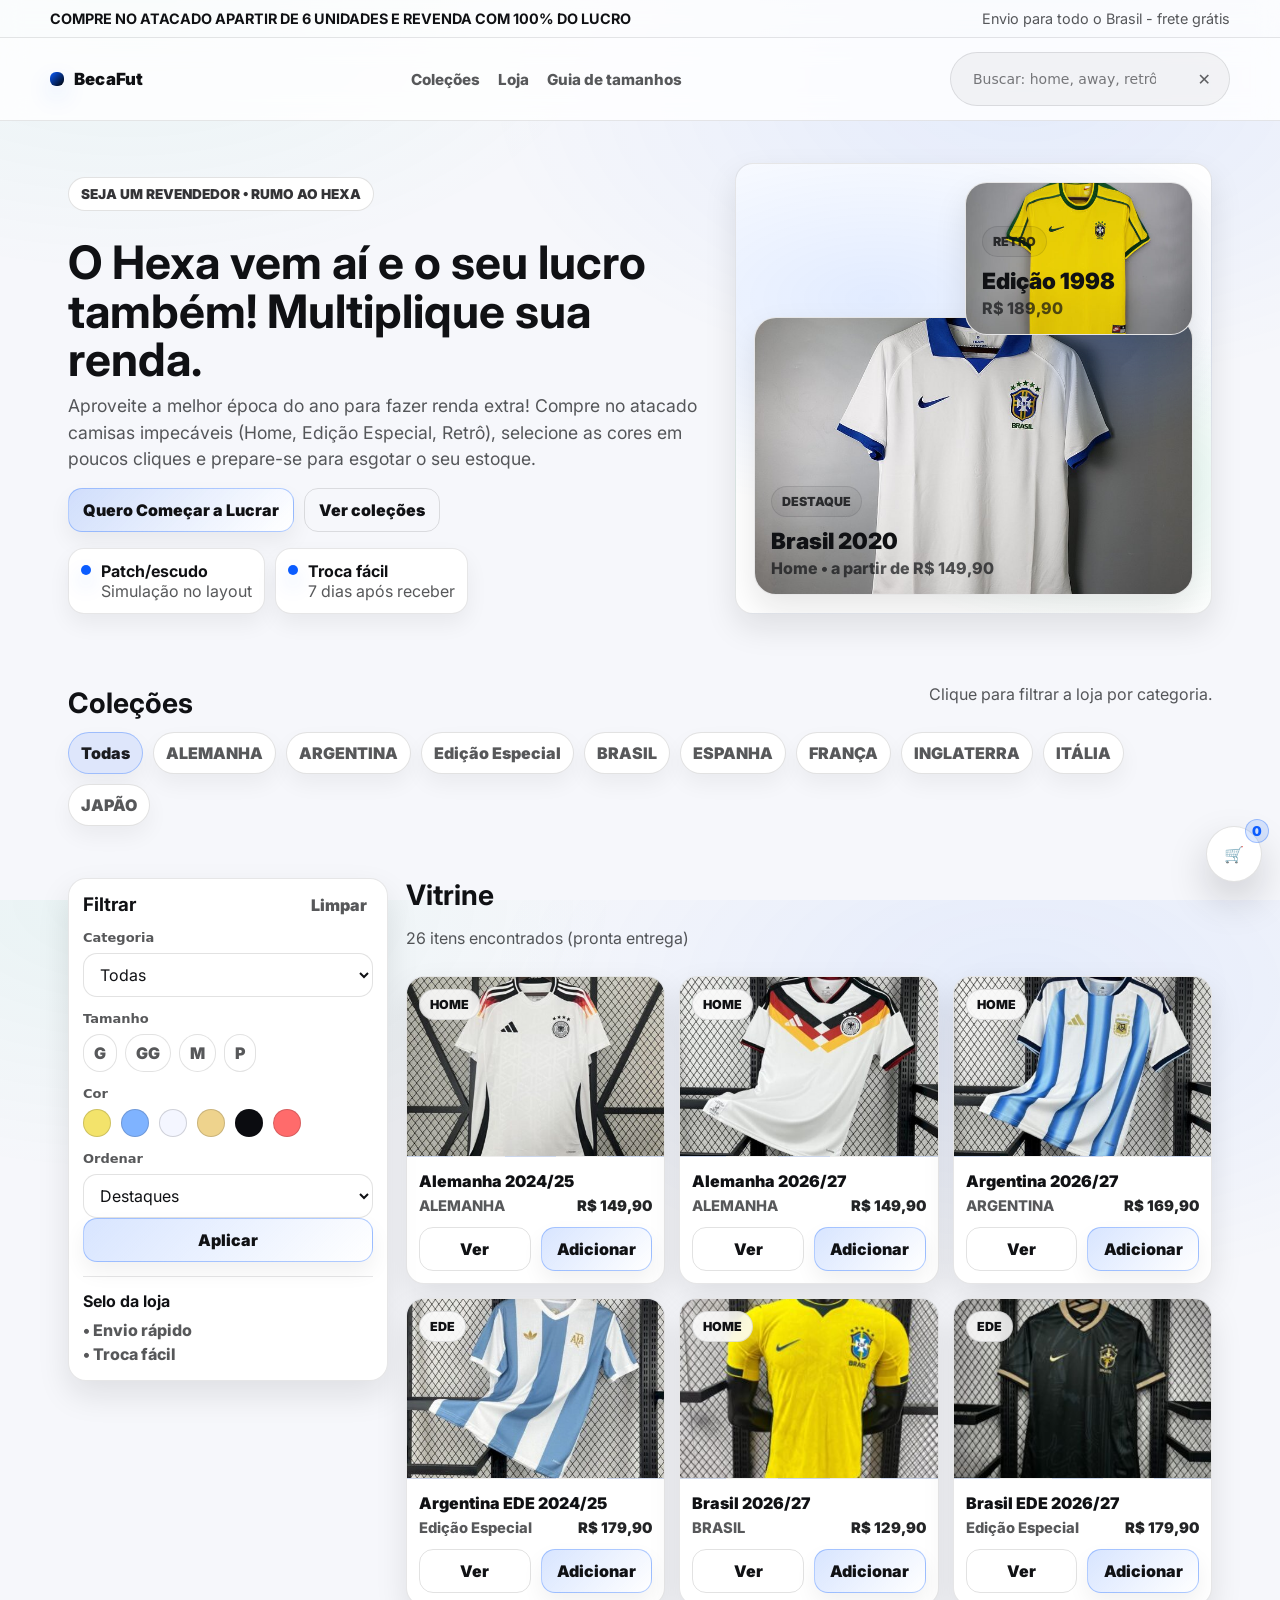
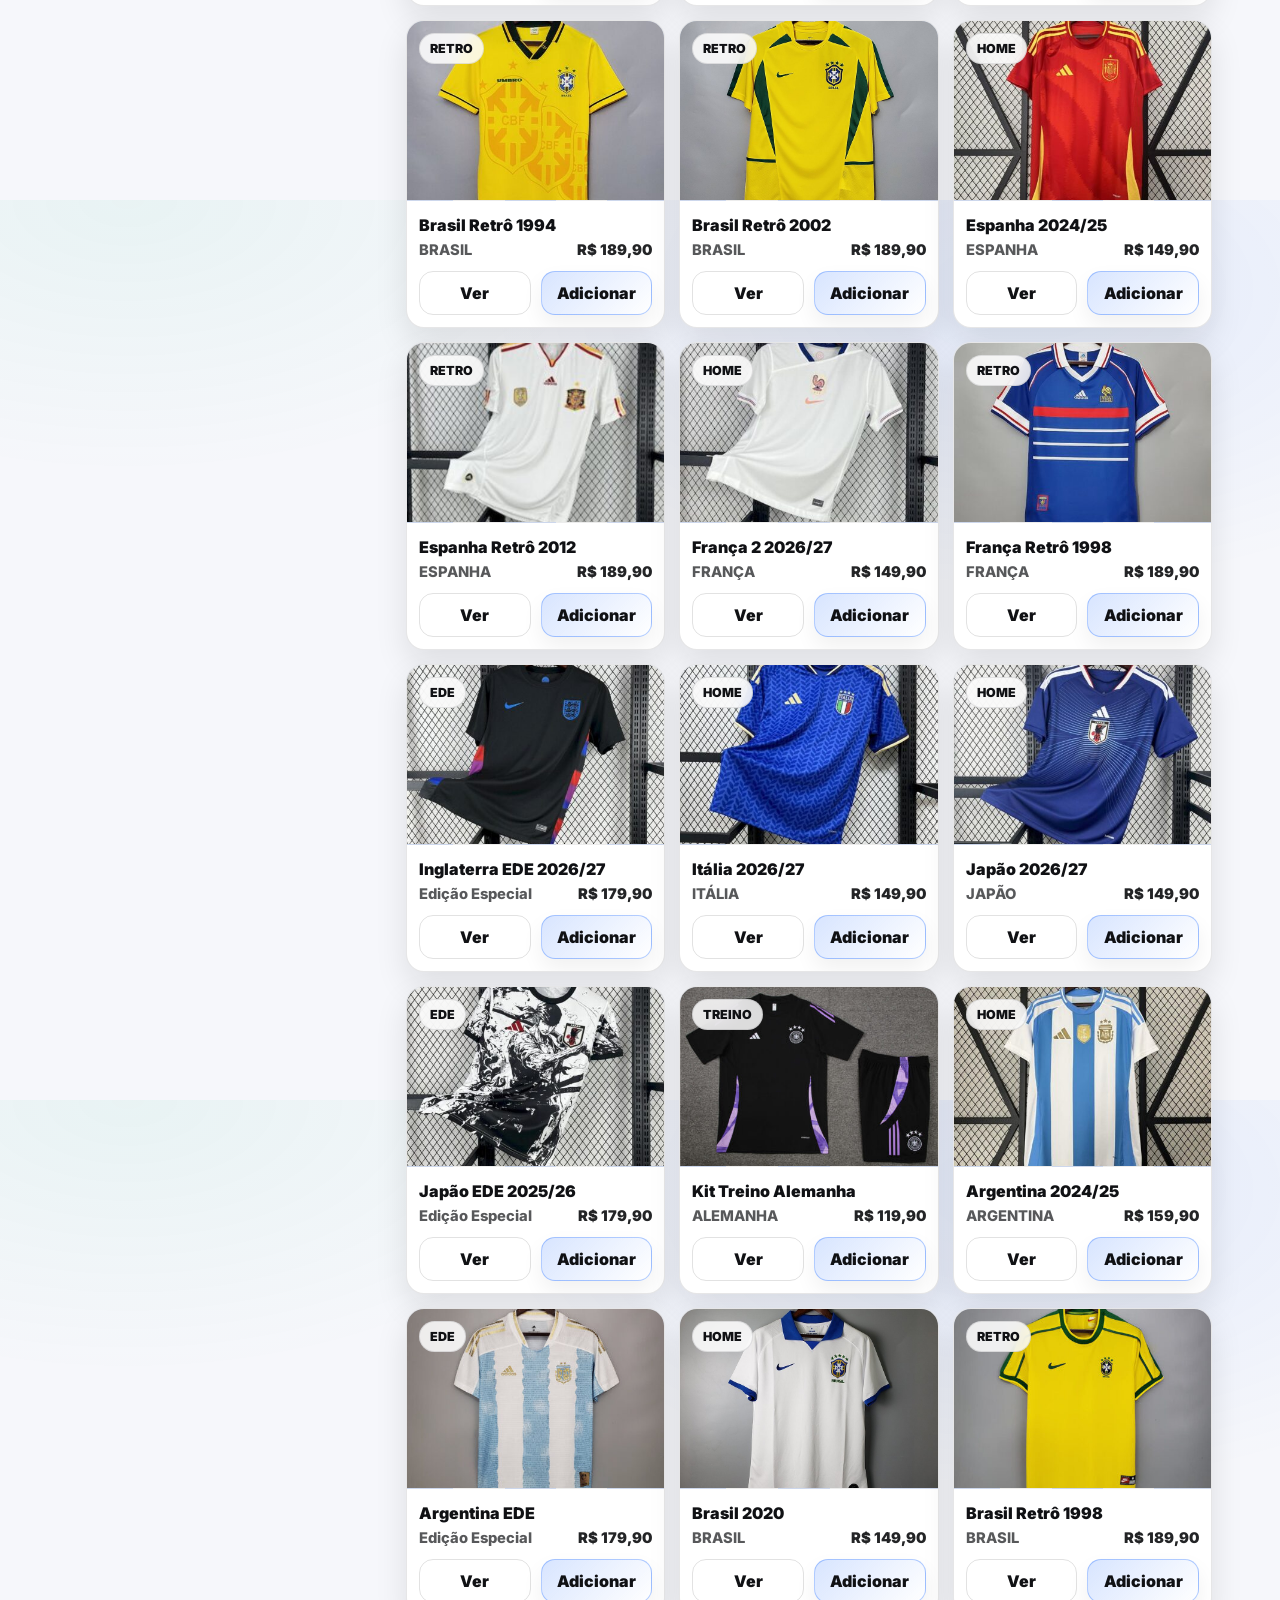
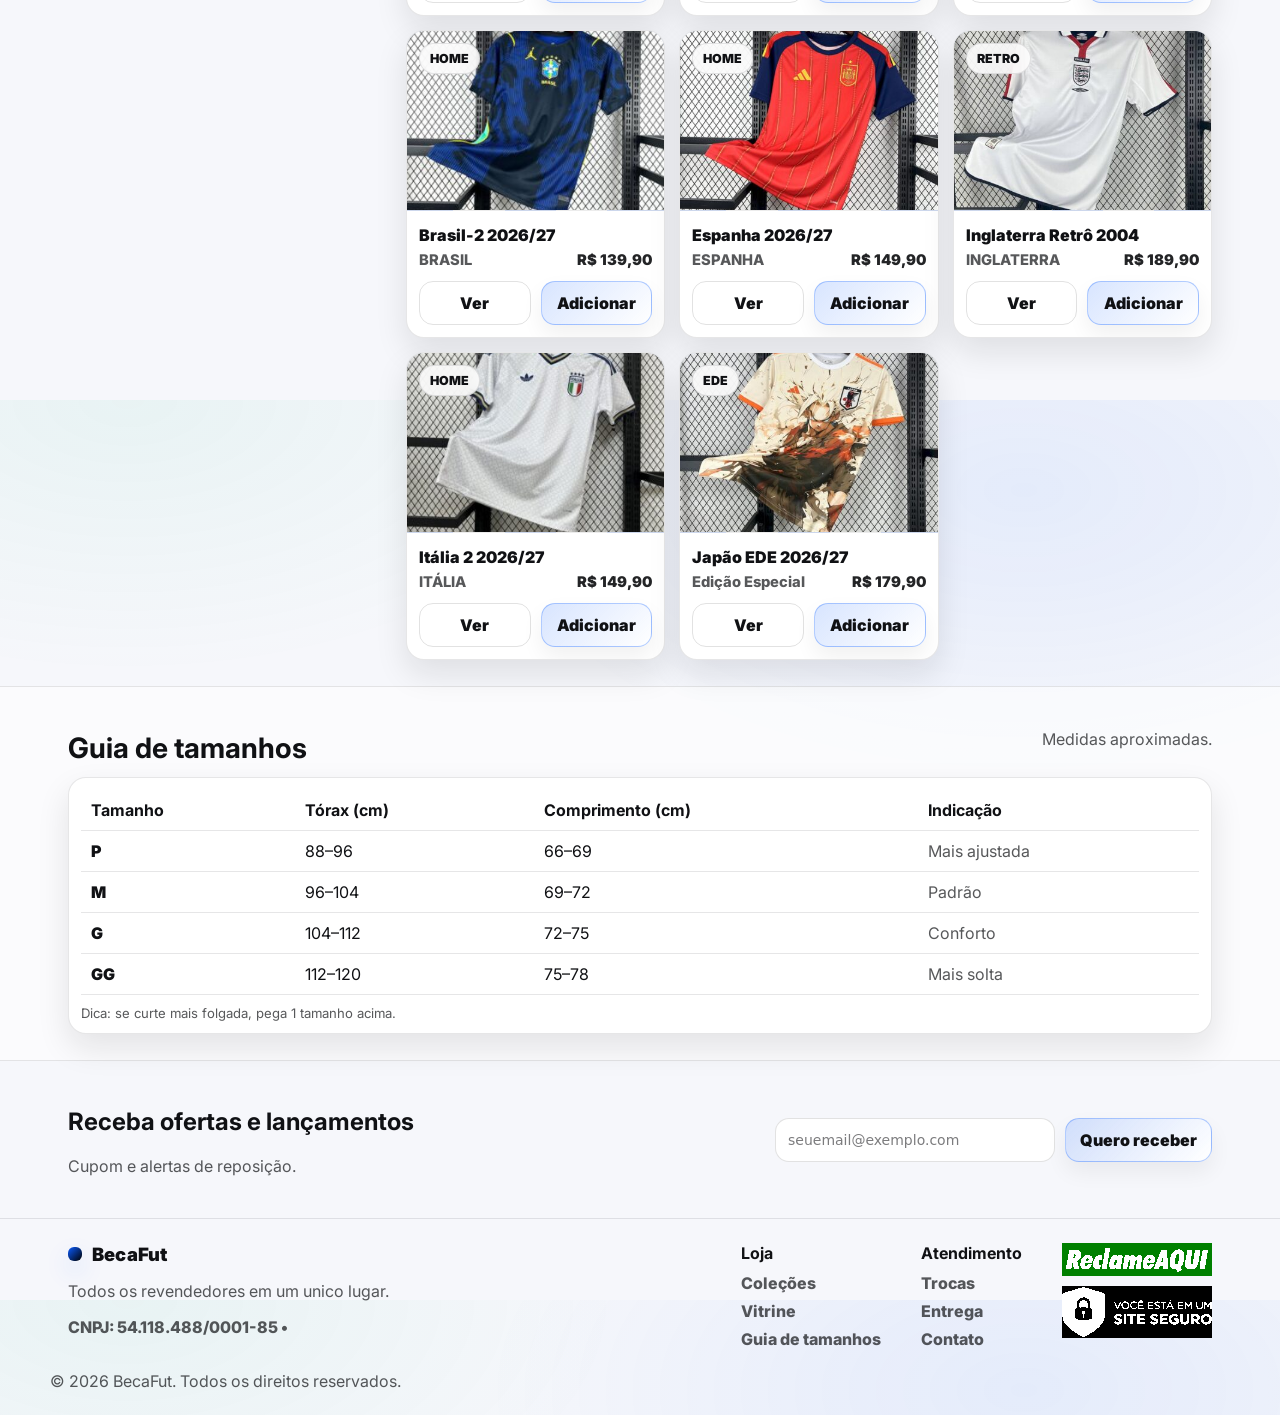
==== site-01/index.html @ 1145069d "Pix Fora do ar" ====
<!doctype html>
<html lang="pt-br">
<head>
  <meta charset="utf-8" />
  <meta name="viewport" content="width=device-width, initial-scale=1" />
  <title>BecaFut — Loja de Camisas de Time</title>
  <meta name="description" content="Loja de camisas de time: Home, Away, Third, Retrô e Treino." />
  <link rel="preconnect" href="https://fonts.googleapis.com">
  <link rel="preconnect" href="https://fonts.gstatic.com" crossorigin>
  <link href="https://fonts.googleapis.com/css2?family=Inter:wght@400;500;600;700;800;900&display=swap" rel="stylesheet">
  <link rel="stylesheet" href="styles.css" />
</head>

<body>
    <button class="cart-fab" id="btnOpenCart" aria-label="Abrir carrinho (flutuante)">
    🛒 <span class="cart-fab__badge" id="cartCount">0</span>
    </button>
  <!-- Topbar -->
  <div class="topbar">
    <div class="container topbar__inner">
      <span><strong>COMPRE NO ATACADO APARTIR DE 6 UNIDADES E REVENDA COM 100% DO LUCRO</strong></span>
      <span class="muted">Envio para todo o Brasil - frete grátis</span>
    </div>
  </div>

  <!-- Header -->
  <header class="header" id="header">
    <div class="container header__inner">
      <button class="icon-btn header__menu" id="btnMenu" aria-label="Abrir menu">
        <span class="icon-lines"></span>
      </button>

      <a class="brand" href="#inicio" aria-label="Ir para o início">
        <span class="brand__mark"></span>
        <span class="brand__name">BecaFut</span>
      </a>

      <nav class="nav" id="nav">
        <a href="#colecoes">Coleções</a>
        <a href="#produtos">Loja</a>
        <a href="#tamanhos">Guia de tamanhos</a>
      </nav>

      <div class="header__actions">
        <div class="search" role="search" aria-label="Buscar camisas">
          <input id="searchInput" type="search" placeholder="Buscar: home, away, retrô..." autocomplete="off" />
          <button class="icon-btn" id="btnClearSearch" aria-label="Limpar busca" title="Limpar">✕</button>
        </div>

      </div>
    </div>

    <!-- Mobile nav drawer -->
    <div class="mobile-nav" id="mobileNav" aria-hidden="true">
      <div class="mobile-nav__panel">
        <div class="mobile-nav__top">
          <strong>Menu</strong>
          <button class="icon-btn" id="btnCloseMenu" aria-label="Fechar menu">✕</button>
        </div>
        <a href="#colecoes" class="mobile-link">Coleções</a>
        <a href="#produtos" class="mobile-link">Loja</a>
        <a href="#tamanhos" class="mobile-link">Guia de tamanhos</a>
        <a href="#newsletter" class="mobile-link">Ofertas</a>
      </div>
      <div class="backdrop" data-close="menu"></div>
    </div>
  </header>

  <main id="inicio">
    <!-- Hero “camisa de time” -->
    <section class="hero">
      <div class="container hero__inner">
        <div class="hero__copy">
          <p class="tag">SEJA UM REVENDEDOR • RUMO AO HEXA</p>
            <h1>O Hexa vem aí e o seu lucro também! Multiplique sua renda.</h1>
            <p class="lead">
            Aproveite a melhor época do ano para fazer renda extra! Compre no atacado camisas impecáveis (Home, Edição Especial, Retrô), selecione as cores em poucos cliques e prepare-se para esgotar o seu estoque.
            </p>

          <div class="hero__cta">
            <a class="btn btn--primary" href="#produtos">Quero Começar a Lucrar</a>
            <button class="btn btn--ghost" id="btnScrollCategories">Ver coleções</button>
          </div>

          <div class="hero__badges">
            <div class="badge">
              <span class="badge__dot"></span>
              <div>
                <strong>Patch/escudo</strong>
                <div class="muted">Simulação no layout</div>
              </div>
            </div>
            <div class="badge">
              <span class="badge__dot"></span>
              <div>
                <strong>Troca fácil</strong>
                <div class="muted">7 dias após receber</div>
              </div>
            </div>
          </div>
        </div>

        <!-- Visual -->
        <div class="hero__visual" aria-hidden="true">
        <div class="hero-card hero-card--big">
            <img class="hero-card__img" src="assets/brasil-2020.jpg" alt="">
            <div class="hero-card__shine"></div>
            <div class="hero-card__content">
            <div class="hero-card__label">DESTAQUE</div>
            <div class="hero-card__title">Brasil 2020</div>
            <div class="hero-card__sub">Home • a partir de R$ 149,90</div>
            </div>
        </div>

        <div class="hero-card hero-card--small">
            <img class="hero-card__img" src="assets/brasil-retro-98.jpg" alt="">
            <div class="hero-card__content">
            <div class="hero-card__label">RETRO</div>
            <div class="hero-card__title">Edição 1998</div>
            <div class="hero-card__sub">R$ 189,90</div>
            </div>
        </div>
        </div>
      </div>
    </section>

    <!-- Coleções -->
    <section class="section" id="colecoes">
      <div class="container">
        <div class="section__head">
          <h2>Coleções</h2>
          <p class="muted">Clique para filtrar a loja por categoria.</p>
        </div>

        <!-- chips (JS preenche e controla o filtro de categoria) -->
        <div class="chips" id="categoryChips"></div>
      </div>
    </section>

    <!-- Loja + filtros + grid de produtos -->
    <section class="section" id="produtos">
      <div class="container">
        <div class="grid-layout">
          <!-- Filtros (desktop) -->
          <aside class="filters" id="filters">
            <div class="filters__head">
              <h3>Filtrar</h3>
              <button class="link" id="btnReset">Limpar</button>
            </div>

            <div class="filter-group">
              <label class="label">Categoria</label>
              <select id="filterCategory" class="select"></select>
            </div>

            <div class="filter-group">
              <label class="label">Tamanho</label>
              <div class="options" id="sizeOptions"></div>
            </div>

            <div class="filter-group">
              <label class="label">Cor</label>
              <div class="swatches" id="colorOptions"></div>
            </div>

            <div class="filter-group">
              <label class="label">Ordenar</label>
              <select id="sortBy" class="select">
                <option value="featured">Destaques</option>
                <option value="price-asc">Menor preço</option>
                <option value="price-desc">Maior preço</option>
                <option value="name-asc">A–Z</option>
              </select>
            </div>

            <button class="btn btn--primary w100" id="btnApplyMobile">Aplicar</button>

            <div style="margin-top:14px; border-top:1px solid var(--line); padding-top:14px;">
              <strong style="display:block; margin-bottom:8px;">Selo da loja</strong>
              <div class="muted" style="font-weight:800; line-height:1.45;">
                • Envio rápido<br/>
                • Troca fácil<br/>
              </div>
            </div>
          </aside>

          <!-- Vitrine -->
          <section class="products">
            <div class="products__head">
              <div>
                <h2>Vitrine</h2>
                <p class="muted"><span id="resultsCount">0</span> itens encontrados (pronta entrega)</p>
              </div>
              <div class="products__actions">
                <button class="btn btn--ghost hide-desktop" id="btnOpenFilters">Filtros</button>
              </div>
            </div>

            <!-- grid de produtos (JS preenche) -->
            <div class="cards" id="productGrid" aria-live="polite"></div>
          </section>
        </div>
      </div>
    </section>

    <!-- Guia de tamanhos -->
    <section class="section section--soft" id="tamanhos">
      <div class="container">
        <div class="section__head">
          <h2>Guia de tamanhos</h2>
          <p class="muted">Medidas aproximadas.</p>
        </div>

        <div class="card" style="padding:12px;">
          <div style="overflow:auto;">
            <table style="width:100%; border-collapse:collapse; min-width:640px;">
              <thead>
                <tr>
                  <th style="text-align:left; padding:10px; border-bottom:1px solid var(--line);">Tamanho</th>
                  <th style="text-align:left; padding:10px; border-bottom:1px solid var(--line);">Tórax (cm)</th>
                  <th style="text-align:left; padding:10px; border-bottom:1px solid var(--line);">Comprimento (cm)</th>
                  <th style="text-align:left; padding:10px; border-bottom:1px solid var(--line);">Indicação</th>
                </tr>
              </thead>
              <tbody>
                <tr>
                  <td style="padding:10px; border-bottom:1px solid var(--line); font-weight:900;">P</td>
                  <td style="padding:10px; border-bottom:1px solid var(--line);">88–96</td>
                  <td style="padding:10px; border-bottom:1px solid var(--line);">66–69</td>
                  <td style="padding:10px; border-bottom:1px solid var(--line);" class="muted">Mais ajustada</td>
                </tr>
                <tr>
                  <td style="padding:10px; border-bottom:1px solid var(--line); font-weight:900;">M</td>
                  <td style="padding:10px; border-bottom:1px solid var(--line);">96–104</td>
                  <td style="padding:10px; border-bottom:1px solid var(--line);">69–72</td>
                  <td style="padding:10px; border-bottom:1px solid var(--line);" class="muted">Padrão</td>
                </tr>
                <tr>
                  <td style="padding:10px; border-bottom:1px solid var(--line); font-weight:900;">G</td>
                  <td style="padding:10px; border-bottom:1px solid var(--line);">104–112</td>
                  <td style="padding:10px; border-bottom:1px solid var(--line);">72–75</td>
                  <td style="padding:10px; border-bottom:1px solid var(--line);" class="muted">Conforto</td>
                </tr>
                <tr>
                  <td style="padding:10px; border-bottom:1px solid var(--line); font-weight:900;">GG</td>
                  <td style="padding:10px; border-bottom:1px solid var(--line);">112–120</td>
                  <td style="padding:10px; border-bottom:1px solid var(--line);">75–78</td>
                  <td style="padding:10px; border-bottom:1px solid var(--line);" class="muted">Mais solta</td>
                </tr>
              </tbody>
            </table>
          </div>

          <p class="tiny muted" style="margin:10px 0 0;">
            Dica: se curte mais folgada, pega 1 tamanho acima.
          </p>
        </div>
      </div>
    </section>

    <!-- Newsletter -->
    <section class="section" id="newsletter">
      <div class="container newsletter">
        <div>
          <h2>Receba ofertas e lançamentos</h2>
          <p class="muted">Cupom e alertas de reposição.</p>
        </div>
        <form class="newsletter__form" id="newsletterForm">
          <input type="email" required placeholder="seuemail@exemplo.com" />
          <button class="btn btn--primary" type="submit">Quero receber</button>
        </form>
      </div>
    </section>
  </main>

  <!-- Footer -->
  <footer class="footer">
    <div class="container footer__inner">
      <div>
        <div class="brand brand--footer">
          <span class="brand__mark"></span>
          <span class="brand__name">BecaFut</span>
        </div>
        <p class="muted">Todos os revendedores em um unico lugar.</p>
        <p class="muted" style="margin-top:8px; font-weight:800;">
            CNPJ: 54.118.488/0001-85 • 
        </p>
      </div>

      <div class="footer__cols">
        <div>
          <strong>Loja</strong>
          <a href="#colecoes">Coleções</a>
          <a href="#produtos">Vitrine</a>
          <a href="#tamanhos">Guia de tamanhos</a>
        </div>
        <div>
          <strong>Atendimento</strong>
          <a href="#">Trocas</a>
          <a href="#">Entrega</a>
          <a href="#">Contato</a>
        </div>
        <div>
          <img src="img/logo-branca-reclame-aqui-e1752794774651-2-150x33.png" alt="" style="background: green;margin-bottom: 10px;">
          <img src="img/selo-rapidss-1-150x52.png" alt="" style="background: black;">
        </div>
      </div>
    </div>
    <div class="container footer__bottom muted">
      © <span id="year"></span> BecaFut. Todos os direitos reservados.
    </div>
    
  </footer>

  <!-- Product Quick View Modal -->
  <div class="modal" id="productModal" aria-hidden="true">
    <div class="modal__panel" role="dialog" aria-modal="true" aria-label="Detalhes do produto">
      <button class="icon-btn modal__close" id="btnCloseModal" aria-label="Fechar">✕</button>
      <div class="modal__content" id="modalContent"></div>
    </div>
    <div class="backdrop" data-close="modal"></div>
  </div>

  <!-- Cart Drawer -->
  <div class="drawer" id="cartDrawer" aria-hidden="true">
    <div class="drawer__panel" role="dialog" aria-modal="true" aria-label="Carrinho">
      <div class="drawer__head">
        <strong>Carrinho</strong>
        <button class="icon-btn" id="btnCloseCart" aria-label="Fechar carrinho">✕</button>
      </div>

      <div class="drawer__body" id="cartItems"></div>

      <div class="drawer__footer">
        <div class="row">
          <span class="muted">Subtotal</span>
          <strong id="cartSubtotal">R$ 0,00</strong>
        </div>
        <div id="resaleBox" class="resale-box"></div>
        <button class="btn btn--primary w100" id="btnCheckout">Finalizar compra</button>
        <p class="tiny muted">Checkout</p>
      </div>
    </div>
    <div class="backdrop" data-close="cart"></div>
  </div>
  <!-- Mobile Filters Drawer -->
  <div class="drawer" id="filtersDrawer" aria-hidden="true">
    <div class="drawer__panel drawer__panel--wide" role="dialog" aria-modal="true" aria-label="Filtros">
      <div class="drawer__head">
        <strong>Filtros</strong>
        <button class="icon-btn" id="btnCloseFilters" aria-label="Fechar filtros">✕</button>
      </div>
      <div class="drawer__body" id="filtersCloneTarget"></div>
      <div class="drawer__footer">
        <button class="btn btn--primary w100" id="btnApplyFiltersDrawer">Ver resultados</button>
      </div>
    </div>
    <div class="backdrop" data-close="filters"></div>
  </div>

  <!-- Checkout Modal (clean) -->
  <div class="modal" id="checkoutModal" aria-hidden="true">
    <div class="checkout__panel" role="dialog" aria-modal="true" aria-label="Finalizar compra">
      <div class="checkout__top">
        <button class="checkout__back" type="button" id="ckBackTop" aria-label="Voltar" style="display:none">
          ← Voltar
        </button>

        <div class="checkout__titlebox">
          <div class="checkout__kicker">Finalizar compra</div>
          <h3 class="checkout__title" id="ckTitle">Seus dados</h3>
          <p class="checkout__subtitle" id="ckSubtitle">Preencha para continuar</p>
        </div>

        <button class="checkout__close" type="button" id="btnCloseCheckout" aria-label="Fechar">✕</button>
      </div>

      <div class="checkout__body">
        <div class="checkout__progress">
          <span class="dot is-active" id="ckDot1"></span>
          <span class="dot" id="ckDot2"></span>
        </div>

        <div class="checkout__error" id="ckError" style="display:none"></div>

        <!-- STEP 1 -->
        <div data-step="1" id="ckStep1">
          <label class="checkout__label">
            Nome completo
            <input class="checkout__input" id="ckNome" placeholder="Ex: João Silva" autocomplete="name" />
          </label>

          <label class="checkout__label">
            Email
            <input class="checkout__input" id="ckEmail" placeholder="voce@exemplo.com" autocomplete="email" />
          </label>
          <label class="checkout__label">
            CEP
            <input class="checkout__input" id="ckCep" placeholder="00000-000" inputmode="numeric" />
          </label>

          <label class="checkout__label">
            Endereço
            <input class="checkout__input" id="ckEndereco" placeholder="Rua, número, bairro" autocomplete="street-address" />
          </label>

          <label class="checkout__label">
            Celular
            <input class="checkout__input" id="ckCelular" placeholder="(00) 00000-0000" inputmode="tel" />
          </label>
        </div>

        <!-- STEP 2 -->
        <div data-step="2" id="ckStep2" style="display:none">
          <!-- PAGAMENTO DEMO -->
          <div class="ck-pay">
            <div class="ck-pay__title">Escolha a forma de pagamento</div>

            <div class="ck-methods">
              <button class="ck-btnm" id="ckPix" type="button">Pix</button>
              <button class="ck-btnm active" id="ckCard" type="button">Cartão</button>
            </div>

            <!-- PIX -->
            <div class="ck-panel" id="ckPanelPix">
              <div class="ck-panel__label">Pix copia e cola</div>
              <div class="ck-code" id="ckPixCode">
                Pagamento via PIX indisponível no momento. Para concluir sua compra, entre em contato pelo Direct. Obrigado pela compreensão.
              </div>
              <div class="ck-actions-left">
                <button class="ck-mini" type="button" id="ckCopyPix">Copiar</button>
              </div>
            </div>

            <!-- CARTÃO -->
            <div class="ck-panel show" id="ckPanelCard">
              <div class="ck-pay__row2">
                <label class="checkout__label">
                  Nome no cartão
                  <input class="checkout__input" id="ckCardNome" placeholder="Ex.: Maria Silva" />
                </label>

                <label class="checkout__label">
                  CPF
                  <input class="checkout__input" id="ckCardCpf" placeholder="000.000.000-00" maxlength="14" inputmode="numeric" />
                </label>
              </div>

              <label class="checkout__label">
                Número do cartão
                <input class="checkout__input" id="ckCardNum" placeholder="0000 0000 0000 0000" maxlength="19" inputmode="numeric" />
              </label>

              <div class="ck-pay__row3">
                <label class="checkout__label">
                  Validade
                  <input class="checkout__input" id="ckCardVal" placeholder="MM/AA" maxlength="5" inputmode="numeric" />
                </label>

                <label class="checkout__label">
                  CVV
                  <input class="checkout__input" id="ckCardCvv" placeholder="000" maxlength="4" inputmode="numeric" />
                </label>

                <label class="checkout__label ck-full">
                  Parcelas
                  <select id="ckParcelas" class="checkout__select"></select>
                </label>
              </div>
            </div>

            <label class="ck-agree">
              <input type="checkbox" id="ckAgree" />
              <span>Concordo com os <a href="config/termos.html" target="_blank" rel="noopener">termos</a></span>
            </label>

            
          </div>
        </div>
      </div>

      <div class="checkout__footer">
        <button class="checkout__primary" type="button" id="ckNext">Continuar</button>
        <button class="checkout__primary" type="button" id="ckFinish" style="display:none">Finalizar</button>
      </div>
    </div>

    <div class="backdrop" data-close="checkout"></div>
  </div>
  <script src="app.js"></script>
</body>
</html>
---- site-01/styles.css ----
:root{
  --bg:#f6f7fb;
  --panel:#ffffff;
  --panel-2:#ffffff;
  --text:#101114;
  --muted:rgba(16,17,20,.70);
  --muted2:rgba(16,17,20,.55);
  --line:rgba(16,17,20,.10);

  /* cor “clube” (você troca fácil) */
  --accent:#0b5cff;     /* azul */
  --accent2:#10b981;    /* verde (detalhe opcional) */
  --danger:#ef4444;

  --radius:18px;
  --shadow: 0 14px 32px rgba(16,17,20,.10);
  --max:1180px;

  --h1: clamp(2rem, 3.6vw, 3.2rem);
  --h2: clamp(1.35rem, 2.2vw, 2rem);
  --lead: clamp(1rem, 1.4vw, 1.1rem);
}

*{box-sizing:border-box}
html,body{height:100%}
body{
  margin:0;
  font-family:Inter, system-ui, -apple-system, Segoe UI, Roboto, Arial, sans-serif;
  background:
    radial-gradient(900px 500px at 80% 10%, rgba(11,92,255,.08), transparent 60%),
    radial-gradient(900px 500px at 10% 0%, rgba(16,185,129,.06), transparent 55%),
    var(--bg);
  color:var(--text);
  overflow-x:hidden;
}

a{color:inherit; text-decoration:none}
button,input,select{font:inherit}
img{max-width:100%; display:block}

.container{max-width:var(--max); margin:0 auto; padding:0 18px}
.muted{color:var(--muted)}
.tiny{font-size:.82rem}
.w100{width:100%}
.hide-desktop{display:none}

/* Topbar */
.topbar{
  border-bottom:1px solid var(--line);
  background:rgba(255,255,255,.75);
  backdrop-filter: blur(10px);
}
.topbar__inner{
  display:flex; justify-content:space-between; align-items:center;
  padding:10px 0;
  font-size:.9rem;
}

/* Header */
.header{
  position:sticky; top:0; z-index:50;
  border-bottom:1px solid var(--line);
  background:rgba(255,255,255,.82);
  backdrop-filter: blur(12px);
}
.header__inner{
  display:flex; align-items:center; justify-content:space-between;
  gap:14px;
  padding:14px 0;
}
.header__menu{display:none}

.brand{
  display:flex; align-items:center; gap:10px;
  font-weight:900; letter-spacing:.2px;
}
.brand__mark{
  width:14px; height:14px; border-radius:6px;
  background: linear-gradient(135deg, var(--accent), #000);
  box-shadow: 0 10px 24px rgba(11,92,255,.18);
}
.brand__name{font-size:1.05rem}
.brand--footer .brand__name{font-size:1.15rem}

.nav{display:flex; gap:18px; align-items:center}
.nav a{
  color:var(--muted);
  font-weight:800;
  font-size:.95rem;
}
.nav a:hover{color:var(--text)}

.header__actions{display:flex; align-items:center; gap:10px}

.search{
  display:flex; align-items:center; gap:8px;
  background:rgba(16,17,20,.04);
  border:1px solid rgba(16,17,20,.10);
  padding:8px 10px;
  border-radius:999px;
  min-width: 280px;
}
.search input{
  border:0; outline:0; background:transparent;
  color:var(--text);
  width:100%;
}
.search input::placeholder{color:var(--muted2)}
.search .icon-btn{opacity:.65}
.search .icon-btn:hover{opacity:1}

.icon-btn{
  border:0;
  background:transparent;
  color:var(--text);
  cursor:pointer;
  padding:8px;
  border-radius:10px;
}
.icon-btn:hover{background:rgba(16,17,20,.06)}

.pill{
  border:1px solid rgba(16,17,20,.12);
  background:#fff;
  color:var(--text);
  padding:9px 12px;
  border-radius:999px;
  cursor:pointer;
  font-weight:900;
  display:flex; align-items:center; gap:10px;
  box-shadow: 0 10px 22px rgba(16,17,20,.06);
}
.pill:hover{background:rgba(255,255,255,.9)}
.pill__badge{
  display:inline-flex; align-items:center; justify-content:center;
  width:22px; height:22px; border-radius:999px;
  background:rgba(11,92,255,.12);
  border:1px solid rgba(11,92,255,.30);
  color: var(--accent);
  font-size:.85rem;
}

/* Mobile nav */
.mobile-nav{display:none}
.mobile-nav[aria-hidden="false"]{display:block}
.mobile-nav__panel{
  position:fixed; inset:0 auto 0 0;
  width:min(320px, 88vw);
  background:rgba(255,255,255,.98);
  border-right:1px solid var(--line);
  padding:16px;
  z-index:120;
  transform: translateX(0);
}
.mobile-nav__top{
  display:flex; align-items:center; justify-content:space-between;
  margin-bottom:10px;
}
.mobile-link{
  display:block;
  padding:12px 10px;
  border-radius:12px;
  color:var(--muted);
  font-weight:900;
}
.mobile-link:hover{background:rgba(16,17,20,.05); color:var(--text)}

/* Hero */
.hero{padding:42px 0 28px}
.hero__inner{
  display:grid;
  grid-template-columns: 1.15fr .85fr;
  gap:22px;
  align-items:stretch;
}
.tag{
  display:inline-flex;
  align-items:center;
  gap:10px;
  padding:8px 12px;
  border-radius:999px;
  border:1px solid rgba(16,17,20,.12);
  background:#fff;
  font-weight:900;
  font-size:.85rem;
  color:rgba(16,17,20,.85);
}
.hero h1{
  font-size:var(--h1);
  line-height:1.05;
  margin:14px 0 10px;
}
.lead{
  font-size:var(--lead);
  color:var(--muted);
  line-height:1.5;
  margin:0 0 16px;
}
.hero__cta{display:flex; gap:10px; flex-wrap:wrap; margin-bottom:16px}

.btn{
  border:1px solid rgba(16,17,20,.12);
  background:#fff;
  color:var(--text);
  padding:11px 14px;
  border-radius:14px;
  cursor:pointer;
  font-weight:900;
  box-shadow: 0 10px 22px rgba(16,17,20,.06);
}
.btn:hover{background:rgba(255,255,255,.92)}
.btn--primary{
  background: linear-gradient(135deg, rgba(11,92,255,.16), #fff);
  border-color: rgba(11,92,255,.30);
}
.btn--primary:hover{background: linear-gradient(135deg, rgba(11,92,255,.22), #fff)}
.btn--ghost{background:transparent; box-shadow:none}
.link{
  background:transparent;
  border:0;
  color:var(--muted);
  cursor:pointer;
  font-weight:900;
}
.link:hover{color:var(--text)}

.hero__badges{display:flex; gap:10px; flex-wrap:wrap}
.badge{
  display:flex; gap:10px; align-items:flex-start;
  padding:12px 12px;
  border-radius:16px;
  border:1px solid rgba(16,17,20,.10);
  background:#fff;
  box-shadow: 0 10px 22px rgba(16,17,20,.06);
}
.badge__dot{
  width:10px; height:10px; border-radius:99px;
  background: var(--accent);
  box-shadow: 0 10px 20px rgba(11,92,255,.22);
  margin-top:4px;
}

.hero__visual{
  position:relative;
  min-height: 320px;
  border-radius: var(--radius);
  background:
    radial-gradient(700px 350px at 30% 30%, rgba(11,92,255,.12), transparent 60%),
    radial-gradient(500px 260px at 80% 70%, rgba(16,185,129,.10), transparent 60%),
    #fff;
  border:1px solid rgba(16,17,20,.10);
  overflow:hidden;
  box-shadow: var(--shadow);
}

/* cards do hero simulando camisas */
.hero-card{
  position:absolute;
  border-radius: 22px;
  border:1px solid rgba(16,17,20,.10);
  background:#fff;
  box-shadow: 0 14px 32px rgba(16,17,20,.10);
  overflow:hidden;
}
.hero-card--big{inset:auto 18px 18px 18px; height:62%}
.hero-card--small{inset:18px 18px auto auto; width:48%; height:34%}
.hero-card__shine{
  position:absolute; inset:-80px -80px auto auto;
  width:220px; height:220px;
  background: radial-gradient(circle at 30% 30%, rgba(11,92,255,.25), transparent 65%);
  filter: blur(6px);
}
.hero-card__content{position:absolute; inset:auto 16px 16px 16px}
.hero-card__label{
  display:inline-block;
  padding:7px 10px;
  border-radius:999px;
  border:1px solid rgba(16,17,20,.10);
  background:rgba(16,17,20,.04);
  font-weight:900;
  font-size:.78rem;
  color:rgba(16,17,20,.82);
}
.hero-card__title{margin-top:10px; font-weight:950; font-size:1.4rem}
.hero-card__sub{color:var(--muted); font-weight:800; margin-top:4px}

/* Sections */
.section{padding:26px 0}
.section--soft{
  background:rgba(255,255,255,.6);
  border-top:1px solid var(--line);
  border-bottom:1px solid var(--line);
}
.section__head{
  display:flex; align-items:flex-end; justify-content:space-between;
  gap:12px;
  margin-bottom:12px;
}
.section__head h2{font-size:var(--h2); margin:0}

/* Chips */
.chips{display:flex; gap:10px; flex-wrap:wrap}
.chip{
  padding:10px 12px;
  border-radius:999px;
  border:1px solid rgba(16,17,20,.12);
  background:#fff;
  cursor:pointer;
  font-weight:900;
  color:var(--muted);
  box-shadow: 0 10px 22px rgba(16,17,20,.05);
}
.chip:hover{color:var(--text)}
.chip[aria-selected="true"]{
  border-color:rgba(11,92,255,.30);
  background:rgba(11,92,255,.10);
  color:rgba(16,17,20,.95);
}

/* Layout */
.grid-layout{
  display:grid;
  grid-template-columns: 320px 1fr;
  gap:18px;
}
.filters{
  position:sticky;
  top:78px;
  align-self:start;
  border-radius: var(--radius);
  border:1px solid rgba(16,17,20,.10);
  background:#fff;
  padding:14px;
  box-shadow: var(--shadow);
}
.filters__head{
  display:flex; align-items:center; justify-content:space-between;
  margin-bottom:8px;
}
.filters h3{margin:0}
.filter-group{margin-top:14px}
.label{display:block; color:var(--muted); font-weight:900; margin-bottom:8px}
.select{
  width:100%;
  padding:10px 12px;
  border-radius:14px;
  border:1px solid rgba(16,17,20,.12);
  background:#fff;
  color:var(--text);
  outline: none;
}

.options{display:flex; flex-wrap:wrap; gap:8px}
.opt{
  padding:8px 10px;
  border-radius:999px;
  border:1px solid rgba(16,17,20,.12);
  background:#fff;
  cursor:pointer;
  font-weight:900;
  color:var(--muted);
  user-select:none;
}
.opt:hover{background:rgba(16,17,20,.04); color:var(--text)}
.opt[aria-pressed="true"]{
  border-color:rgba(11,92,255,.30);
  background:rgba(11,92,255,.10);
  color:rgba(16,17,20,.95);
}

.swatches{display:flex; flex-wrap:wrap; gap:10px}
.swatch{
  width:28px; height:28px;
  border-radius:999px;
  border:1px solid rgba(16,17,20,.16);
  cursor:pointer;
  position:relative;
}
.swatch[aria-pressed="true"]::after{
  content:"";
  position:absolute; inset:7px;
  border-radius:999px;
  border:2px solid rgba(16,17,20,.85);
}

/* Products */
.products__head{
  display:flex; align-items:flex-end; justify-content:space-between;
  gap:12px;
  margin-bottom:12px;
}
.products__head h2{margin:0; font-size:var(--h2)}
.cards{
  display:grid;
  grid-template-columns: repeat(3, minmax(0, 1fr));
  gap:14px;
}
.card{
  border-radius: var(--radius);
  border:1px solid rgba(16,17,20,.10);
  background:#fff;
  overflow:hidden;
  box-shadow: var(--shadow);
  display:flex;
  flex-direction:column;
}

/* Media com “listras” de uniforme */
.card__media{
  height: 180px;
  border-bottom:1px solid rgba(16,17,20,.08);
  position:relative;
  background:
    linear-gradient(90deg,
      rgba(11,92,255,.14) 0%,
      rgba(11,92,255,.14) 18%,
      rgba(255,255,255,1) 18%,
      rgba(255,255,255,1) 38%,
      rgba(11,92,255,.14) 38%,
      rgba(11,92,255,.14) 58%,
      rgba(255,255,255,1) 58%,
      rgba(255,255,255,1) 78%,
      rgba(11,92,255,.14) 78%,
      rgba(11,92,255,.14) 100%
    );
}

/* selo */
.promo{
  position:absolute; left:12px; top:12px;
  padding:7px 10px;
  border-radius:999px;
  font-weight:950;
  font-size:.78rem;
  border:1px solid rgba(16,17,20,.10);
  background:rgba(255,255,255,.85);
  backdrop-filter: blur(8px);
}

.card__body{padding:12px}
.card__title{font-weight:950; margin:2px 0 6px}
.card__meta{
  display:flex; align-items:center; justify-content:space-between;
  gap:8px;
  color:var(--muted);
  font-weight:800;
  font-size:.92rem;
}
.price{color:rgba(16,17,20,.92); font-weight:950}

.card__actions{
  display:flex; gap:10px;
  padding:12px;
  padding-top:0;
  margin-top:auto;
}
.card__actions .btn{flex:1}

/* Newsletter */
.newsletter{
  display:flex; align-items:center; justify-content:space-between;
  gap:14px;
}
.newsletter__form{
  display:flex; gap:10px; flex-wrap:wrap;
  justify-content:flex-end;
}
.newsletter__form input{
  min-width: 280px;
  flex:1;
  padding:12px 12px;
  border-radius:14px;
  border:1px solid rgba(16,17,20,.12);
  background:#fff;
  color:var(--text);
  outline:none;
}
.newsletter__form input::placeholder{color:var(--muted2)}

/* Footer */
.footer{
  border-top:1px solid var(--line);
  padding:24px 0 10px;
}
.footer__inner{
  display:flex; align-items:flex-start; justify-content:space-between;
  gap:18px;
}
.footer__cols{display:flex; gap:40px; flex-wrap:wrap}
.footer__cols strong{display:block; margin-bottom:10px}
.footer__cols a{display:block; color:var(--muted); margin:8px 0; font-weight:800}
.footer__cols a:hover{color:var(--text)}
.footer__bottom{padding:14px 0}

/* Modal & Drawer */
.backdrop{
  position:fixed; inset:0;
  z-index:100;
}
.modal{display:none}
.modal[aria-hidden="false"]{display:block}
.modal__panel{
  position:fixed; inset: auto 50% 50% auto;
  transform: translate(50%, 50%);
  width: min(900px, calc(100vw - 22px));
  border-radius: 22px;
  border:1px solid rgba(16,17,20,.10);
  background:#fff;
  z-index:110;
  box-shadow: var(--shadow);
  max-height: calc(100vh - 22px);
  overflow:auto;
}
.modal__close{
  position:sticky; top:10px;
  margin-left:auto; display:block;
}
.modal__content{padding:10px 16px 16px}
.modal-grid{
  display:grid;
  grid-template-columns: 1fr 1fr;
  gap:14px;
}
.modal-media{
  border-radius: 18px;
  border:1px solid rgba(16,17,20,.10);
  background:
    linear-gradient(90deg,
      rgba(11,92,255,.14) 0%,
      rgba(11,92,255,.14) 20%,
      rgba(255,255,255,1) 20%,
      rgba(255,255,255,1) 40%,
      rgba(11,92,255,.14) 40%,
      rgba(11,92,255,.14) 60%,
      rgba(255,255,255,1) 60%,
      rgba(255,255,255,1) 80%,
      rgba(11,92,255,.14) 80%,
      rgba(11,92,255,.14) 100%
    );
  min-height: 280px;
}
.modal-info h3{margin:8px 0 6px; font-size:1.6rem}

.kv{display:flex; gap:10px; flex-wrap:wrap; margin-top:10px}
.kv span{
  border:1px solid rgba(16,17,20,.10);
  background:rgba(16,17,20,.04);
  padding:8px 10px;
  border-radius:999px;
  color:var(--muted);
  font-weight:900;
}

.qty{display:flex; align-items:center; gap:8px; margin-top:12px}
.qty button{
  width:38px; height:38px;
  border-radius:12px;
  border:1px solid rgba(16,17,20,.12);
  background:#fff;
  color:var(--text);
  cursor:pointer;
  font-weight:950;
}
.qty button:hover{background:rgba(16,17,20,.04)}
.qty input{
  width:58px;
  text-align:center;
  padding:10px;
  border-radius:12px;
  border:1px solid rgba(16,17,20,.12);
  background:#fff;
  color:var(--text);
  outline:none;
}

.drawer{display:none}
.drawer[aria-hidden="false"]{display:block}
.drawer__panel{
  position:fixed; inset:0 0 0 auto;
  width:min(420px, 92vw);
  background:#fff;
  border-left:1px solid var(--line);
  z-index:120;
  display:flex;
  flex-direction:column;
  box-shadow: var(--shadow);
}
.drawer__panel--wide{width:min(520px, 96vw)}
.drawer__head{
  display:flex; align-items:center; justify-content:space-between;
  padding:14px;
  border-bottom:1px solid rgba(16,17,20,.10);
}
.drawer__body{padding:14px; overflow:auto; flex:1}
.drawer__footer{border-top:1px solid rgba(16,17,20,.10); padding:14px}
.row{display:flex; justify-content:space-between; align-items:center; gap:10px; margin-bottom:10px}

.cart-item{
  display:grid;
  grid-template-columns: 64px 1fr auto;
  gap:10px;
  padding:10px;
  border-radius:16px;
  border:1px solid rgba(16,17,20,.10);
  background:#fff;
  margin-bottom:10px;
}
.cart-thumb{
  width:64px; height:64px;
  border-radius:14px;
  border:1px solid rgba(16,17,20,.10);
  background:
    radial-gradient(180px 120px at 30% 20%, rgba(11,92,255,.16), transparent 60%),
    rgba(16,17,20,.03);
}
.cart-item h4{margin:0 0 4px; font-size:1rem}
.cart-item .muted{font-size:.9rem}
.cart-actions{
  display:flex; flex-direction:column; gap:6px; align-items:flex-end;
}
.cart-actions button{
  border:1px solid rgba(16,17,20,.12);
  background:#fff;
  color:var(--text);
  padding:8px 10px;
  border-radius:12px;
  cursor:pointer;
  font-weight:950;
}
.cart-actions button:hover{background:rgba(16,17,20,.04)}
.cart-actions .remove{
  border-color:rgba(239,68,68,.35);
  background:rgba(239,68,68,.08);
}
.cart-actions .remove:hover{background:rgba(239,68,68,.12)}

.cart-fab{
  position: fixed;
  right: 18px;
  bottom: 18px;
  z-index: 200;

  display: inline-flex;
  align-items: center;
  justify-content: center;
  gap: 10px;

  width: 56px;
  height: 56px;
  border-radius: 999px;

  border: 1px solid rgba(16,17,20,.12);
  background: #fff;
  box-shadow: 0 18px 40px rgba(16,17,20,.18);

  cursor: pointer;
  font-weight: 950;
}

.cart-fab:hover{
  background: rgba(255,255,255,.92);
}

.cart-fab__badge{
  position: absolute;
  top: -8px;
  right: -8px;

  width: 24px;
  height: 24px;
  border-radius: 999px;

  display: inline-flex;
  align-items: center;
  justify-content: center;

  background: rgba(11,92,255,.14);
  border: 1px solid rgba(11,92,255,.30);
  color: var(--accent);

  font-size: .85rem;
  font-weight: 950;
}
.cart-fab.is-hidden{
  display: none;
}

.card__img{
  width: 100%;
  height: 100%;
  object-fit: cover;
  display: block;
}

.modal__img{
  width: 100%;
  height: 100%;
  min-height: 280px;
  object-fit: contain;
  display: block;
  background: #fff;
}

.cart__img{
  width:100%;
  height:100%;
  object-fit: cover;
  border-radius: 14px;
  display:block;
}

.resale-box{
  margin: 10px 0 12px;
  padding: 12px;
  border-radius: 14px;
  border: 1px solid rgba(16,17,20,.12);
  background: rgba(11,92,255,.06);
  color: rgba(16,17,20,.92);
  font-weight: 800;
  line-height: 1.35;
}

.resale-box small{
  display:block;
  margin-top:8px;
  color: rgba(16,17,20,.70);
  font-weight: 800;
}

.hero-card__img{
  position:absolute;
  inset:0;
  width:100%;
  height:100%;
  object-fit: cover;   /* se cortar muito, troque por contain */
  display:block;
}

/* pra o texto ficar legível por cima */
.hero-card::after{
  content:"";
  position:absolute;
  inset:0;
  pointer-events:none;
}

/* Modal */
/* ===== Checkout Modal (clean) ===== */
#checkoutModal[aria-hidden="true"] { display: none; }
#checkoutModal[aria-hidden="false"] { display: block; }

#checkoutModal .checkout__panel{
  width: min(520px, calc(100vw - 24px));
  max-height: calc(100vh - 24px);
  margin: 0 auto;
  background: #fff;
  border-radius: 16px;
  box-shadow: 0 30px 80px rgba(0,0,0,.28);
  border: 1px solid rgba(0,0,0,.06);
  overflow: hidden;
  position: fixed;
  left: 50%;
  top: 50%;
  transform: translate(-50%, -50%);
  animation: ckIn .18s ease-out;
  z-index: 110;
}

#checkoutModal .backdrop{
  z-index: 100;
  background: rgba(0,0,0,.35);
}



@keyframes ckIn {
  from { opacity: 0; transform: translate(-50%, -48%) scale(.98); }
  to   { opacity: 1; transform: translate(-50%, -50%) scale(1); }
}

#checkoutModal .checkout__top{
  display: grid;
  grid-template-columns: auto 1fr auto;
  align-items: center;
  gap: 10px;
  padding: 14px 16px;
  border-bottom: 1px solid rgba(0,0,0,.07);
}

#checkoutModal .checkout__back{
  border: 0;
  background: transparent;
  font-weight: 800;
  cursor: pointer;
  padding: 8px 10px;
  border-radius: 10px;
}
#checkoutModal .checkout__back:hover{ background: rgba(0,0,0,.05); }

#checkoutModal .checkout__close{
  border: 0;
  background: transparent;
  cursor: pointer;
  padding: 8px 10px;
  border-radius: 10px;
  font-size: 16px;
}
#checkoutModal .checkout__close:hover{ background: rgba(0,0,0,.05); }

#checkoutModal .checkout__kicker{
  font-size: 12px;
  font-weight: 900;
  letter-spacing: .08em;
  text-transform: uppercase;
  color: rgba(0,0,0,.45);
}

#checkoutModal .checkout__title{
  margin: 2px 0 0;
  font-size: 18px;
  font-weight: 900;
  line-height: 1.2;
}

#checkoutModal .checkout__subtitle{
  margin: 4px 0 0;
  font-size: 13px;
  color: rgba(0,0,0,.55);
  font-weight: 700;
}

#checkoutModal .checkout__body{
  padding: 16px;
}

#checkoutModal .checkout__progress{
  display: flex;
  gap: 6px;
  margin-bottom: 12px;
}

#checkoutModal .checkout__progress .dot{
  height: 8px;
  width: 100%;
  border-radius: 999px;
  background: rgba(0,0,0,.08);
}
#checkoutModal .checkout__progress .dot.is-active{
  background: rgba(0,0,0,.75);
}

#checkoutModal .checkout__label{
  display: grid;
  gap: 6px;
  margin-top: 12px;
  font-size: 13px;
  font-weight: 800;
  color: rgba(0,0,0,.8);
}

#checkoutModal .checkout__input{
  height: 44px;
  border-radius: 12px;
  border: 1px solid rgba(0,0,0,.14);
  padding: 0 12px;
  font-size: 14px;
  font-weight: 700;
  outline: none;
}

#checkoutModal .checkout__input:focus{
  border-color: rgba(0,0,0,.45);
  box-shadow: 0 0 0 4px rgba(0,0,0,.08);
}

#checkoutModal .checkout__error{
  margin-top: 12px;
  background: #ffe8e8;
  border: 1px solid rgba(255,0,0,.18);
  color: #8f1d1d;
  padding: 10px 12px;
  border-radius: 12px;
  font-size: 13px;
  font-weight: 800;
}

#checkoutModal .checkout__footer{
  padding: 14px 16px;
  border-top: 1px solid rgba(0,0,0,.07);
  display: flex;
  justify-content: flex-end; /* botão no canto inferior direito */
  gap: 10px;
}

#checkoutModal .checkout__primary{
  height: 44px;
  padding: 0 16px;
  border-radius: 12px;
  border: 0;
  cursor: pointer;
  font-weight: 900;
  background: rgba(0,0,0,.9);
  color: #fff;
}
#checkoutModal .checkout__primary:hover{
  background: rgba(0,0,0,1);
}

.step { display: none; }
.step.is-active { display: block; }

.grid {
  display: grid;
  gap: 12px;
  grid-template-columns: 1fr;
}

/* ===== Pagamento DEMO dentro do checkout ===== */
#checkoutModal .ck-pay{
  margin-top: 14px;
  padding-top: 12px;
  border-top: 1px solid rgba(0,0,0,.07);
}

#checkoutModal .ck-pay__top{
  display:flex;
  align-items:center;
  justify-content:space-between;
  gap:10px;
}

#checkoutModal .ck-demo-badge{
  font-size: 11px;
  font-weight: 900;
  letter-spacing: .08em;
  padding: 6px 10px;
  border-radius: 999px;
  background: #fff7ed;
  border: 1px solid #fed7aa;
  color: #92400e;
}

#checkoutModal .ck-demo-text{
  margin: 8px 0 10px;
  font-size: 12px;
  font-weight: 800;
  color: rgba(0,0,0,.55);
}

#checkoutModal .ck-pay__grid{ display:grid; gap:10px; }
#checkoutModal .ck-pay__row2{
  display:grid;
  gap:10px;
  grid-template-columns: 1fr;
}
#checkoutModal .ck-pay__row3{
  display:grid;
  gap:10px;
  grid-template-columns: 1fr;
}

@media (min-width: 520px){
  #checkoutModal .ck-pay__row2{ grid-template-columns: 1fr 1fr; }
  #checkoutModal .ck-pay__row3{ 
    #checkoutModal .ck-pay__row3{
    grid-template-columns: 1fr 1fr;
  }

  /* parcelas ocupa a linha toda (embaixo) */
  #checkoutModal .ck-pay__row3 .ck-full{
    grid-column: 1 / -1;
  }
  }
}

#checkoutModal .ck-pay__title{
  margin-top: 10px;
  font-weight: 900;
  font-size: 13px;
  color: rgba(0,0,0,.8);
}

#checkoutModal .ck-methods{
  display:flex;
  gap:10px;
  flex-wrap:wrap;
  margin:10px 0;
}

#checkoutModal .ck-btnm{
  flex: 1 1 140px;
  height: 42px;
  border-radius: 12px;
  border: 1px solid rgba(0,0,0,.12);
  background: #fff;
  cursor: pointer;
  font-weight: 900;
}

#checkoutModal .ck-btnm.active{
  border-color: #2563eb;
  box-shadow: 0 0 0 4px rgba(37,99,235,.12);
}

#checkoutModal .ck-panel{
  display:none;
  margin-top: 8px;
  padding-top: 12px;
  border-top: 1px solid rgba(0,0,0,.07);
}

#checkoutModal .ck-panel.show{ display:block; }

#checkoutModal .ck-panel__label{
  font-size: 12px;
  font-weight: 900;
  color: rgba(0,0,0,.55);
  margin-bottom: 8px;
}

#checkoutModal .ck-code{
  font-family: ui-monospace, Menlo, Consolas, monospace;
  font-size: 12px;
  border: 1px solid rgba(0,0,0,.10);
  border-radius: 12px;
  padding: 10px;
  word-break: break-all;
  background: #fff;
}

#checkoutModal .ck-actions-left{ margin-top: 10px; display:flex; justify-content:flex-start; }
#checkoutModal .ck-mini{
  height: 40px;
  padding: 0 12px;
  border-radius: 12px;
  border: 1px solid rgba(0,0,0,.12);
  background: #fff;
  cursor: pointer;
  font-weight: 900;
}

#checkoutModal .ck-agree{
  margin-top: 12px;
  display:flex;
  align-items:center;
  gap:8px;
  font-size: 13px;
  font-weight: 800;
  color: rgba(0,0,0,.75);
  user-select:none;
}

#checkoutModal .ck-agree input{
  width: 16px;
  height: 16px;
  accent-color:#2563eb;
}

#checkoutModal .ck-msg{
  margin-top: 12px;
  display:none;
  background: #ecfdf5;
  border: 1px solid #a7f3d0;
  color: #065f46;
  padding: 10px 12px;
  border-radius: 12px;
  font-size: 13px;
  font-weight: 900;
}

#checkoutModal .ck-msg.show{ display:block; }

#checkoutModal .checkout__select{
  height: 44px;
  width: 100%;
  border-radius: 12px;
  border: 1px solid rgba(0,0,0,.14);
  padding: 0 12px;
  font-size: 14px;
  font-weight: 700;
  outline: none;
  background: #fff;
}
#checkoutModal .checkout__select:focus{
  border-color: rgba(0,0,0,.45);
  box-shadow: 0 0 0 4px rgba(0,0,0,.08);
}

/* Responsive */
@media (max-width: 980px){
  .grid-layout{grid-template-columns: 1fr}
  .filters{display:none}
  .hide-desktop{display:inline-flex}
  .cards{grid-template-columns: repeat(2, minmax(0, 1fr))}
  .hero__inner{grid-template-columns: 1fr}
  .hero__visual{min-height: 280px}
  .search{min-width: 220px}
}
@media (max-width: 640px){
  .topbar__inner{flex-direction:column; gap:6px; align-items:flex-start}
  .header__menu{display:inline-flex}
  .nav{display:none}
  .search{display:none}
  .cards{grid-template-columns: 1fr}
  .newsletter{flex-direction:column; align-items:flex-start}
  .newsletter__form{width:100%}
  .newsletter__form input{min-width: 0; width:100%}
  .modal-grid{grid-template-columns: 1fr}
}

@media (min-width: 520px) {
  .grid.cols-2 { grid-template-columns: 1fr 1fr; }
}

label { display: grid; gap: 6px; font: 500 13px system-ui, sans-serif; color: #111827; }
input {
  padding: 10px 12px;
  border: 1px solid #d1d5db;
  border-radius: 10px;
  outline: none;
  font: 400 14px system-ui, sans-serif;
}
input:focus { border-color: #2563eb; box-shadow: 0 0 0 3px rgba(37,99,235,.15); }

.error {
  margin-top: 10px;
  color: #b91c1c;
  background: #fee2e2;
  padding: 10px 12px;
  border-radius: 10px;
  display: none;
  font: 500 13px system-ui, sans-serif;
}
.error.is-show { display: block; }

.modal-footer {
  padding: 16px 18px;
  border-top: 1px solid #eee;
  display: flex;
  justify-content: space-between;
  gap: 10px;
}
.btn-secondary { background: #f3f4f6; color: #111827; }
.btn-secondary:hover { background: #e5e7eb; }
.btn-primary { background: #2563eb; color: #fff; }
.btn-primary:hover { background: #1d4ed8; }

/* Indicador de etapa (opcional) */
.steps-indicator {
  padding: 10px 18px 0;
  font: 500 12px system-ui, sans-serif;
  color: #6b7280;
}

/* icon hamburger */
.icon-lines{width:18px; height:12px; display:inline-block; position:relative}
.icon-lines::before,.icon-lines::after{content:""; position:absolute; left:0; right:0; height:2px; border-radius:2px; background:rgba(16,17,20,.92)}
.icon-lines::before{top:0}
.icon-lines::after{bottom:0}
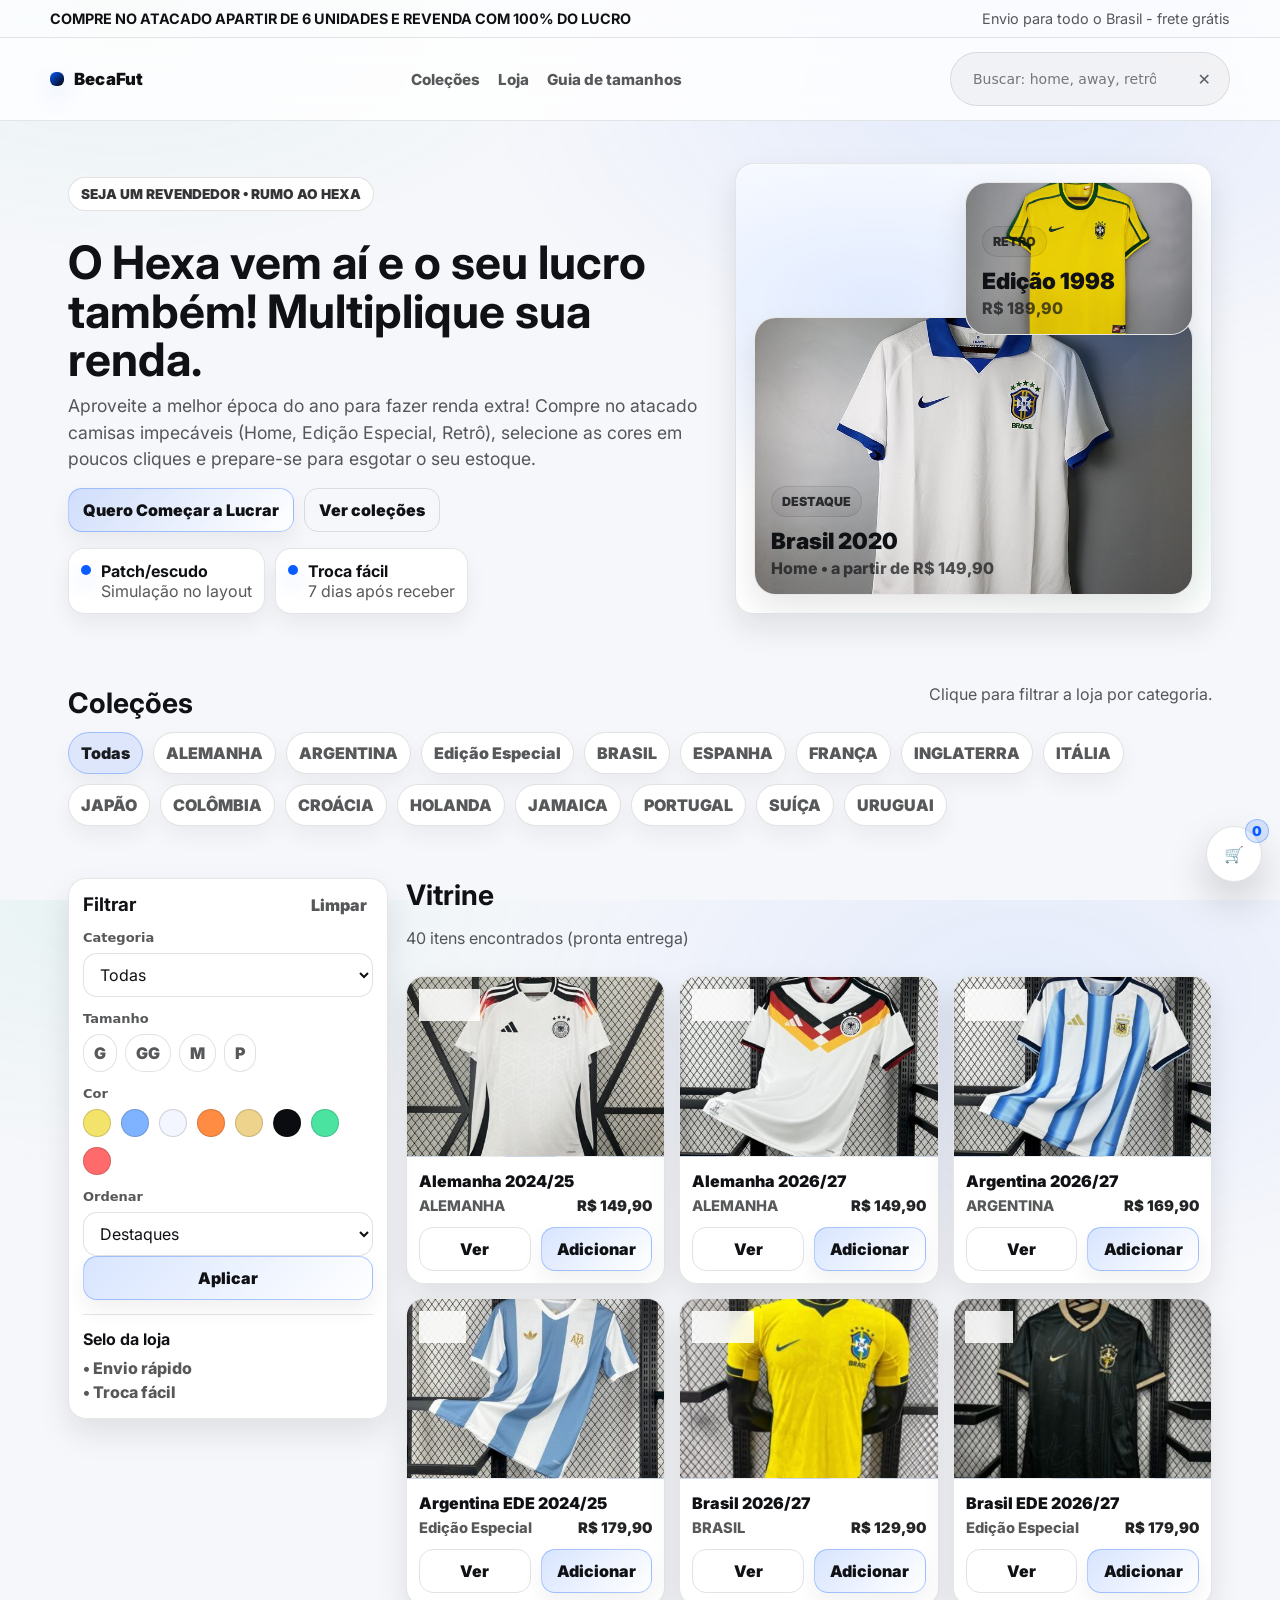
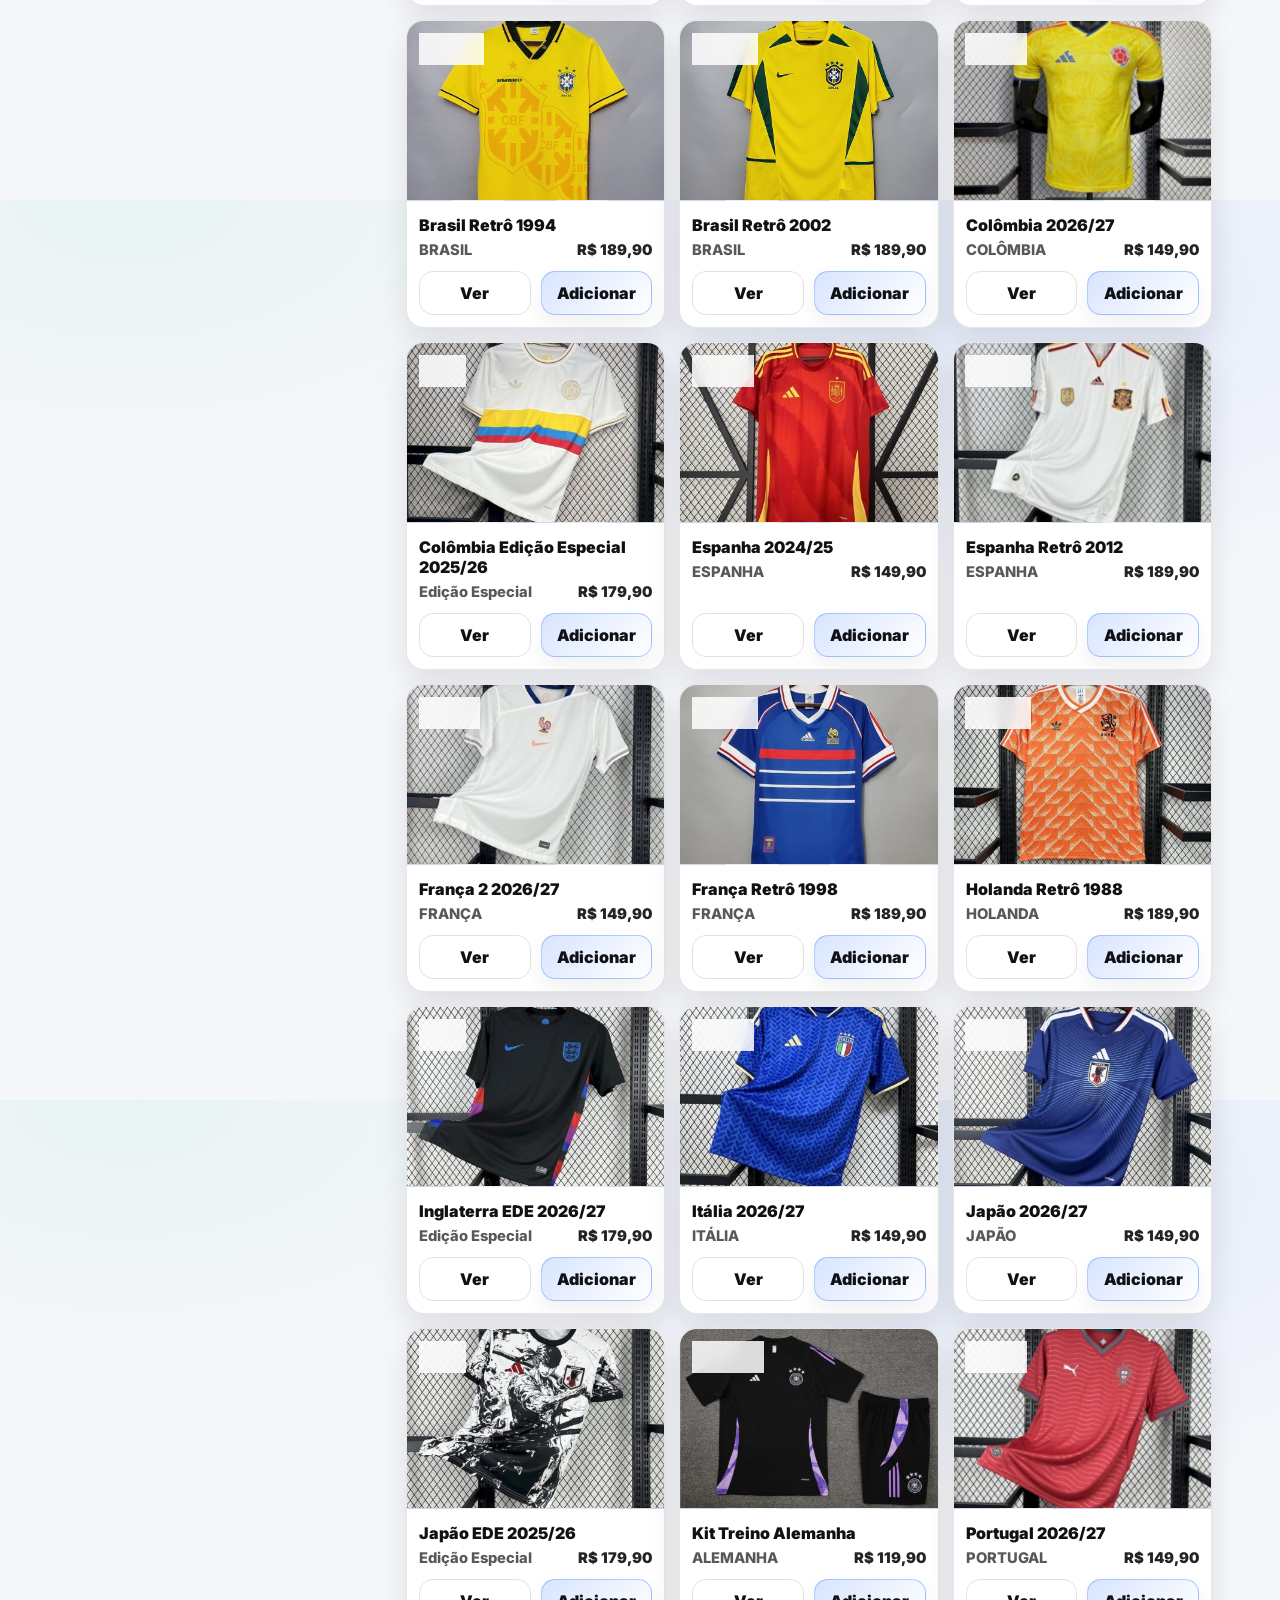
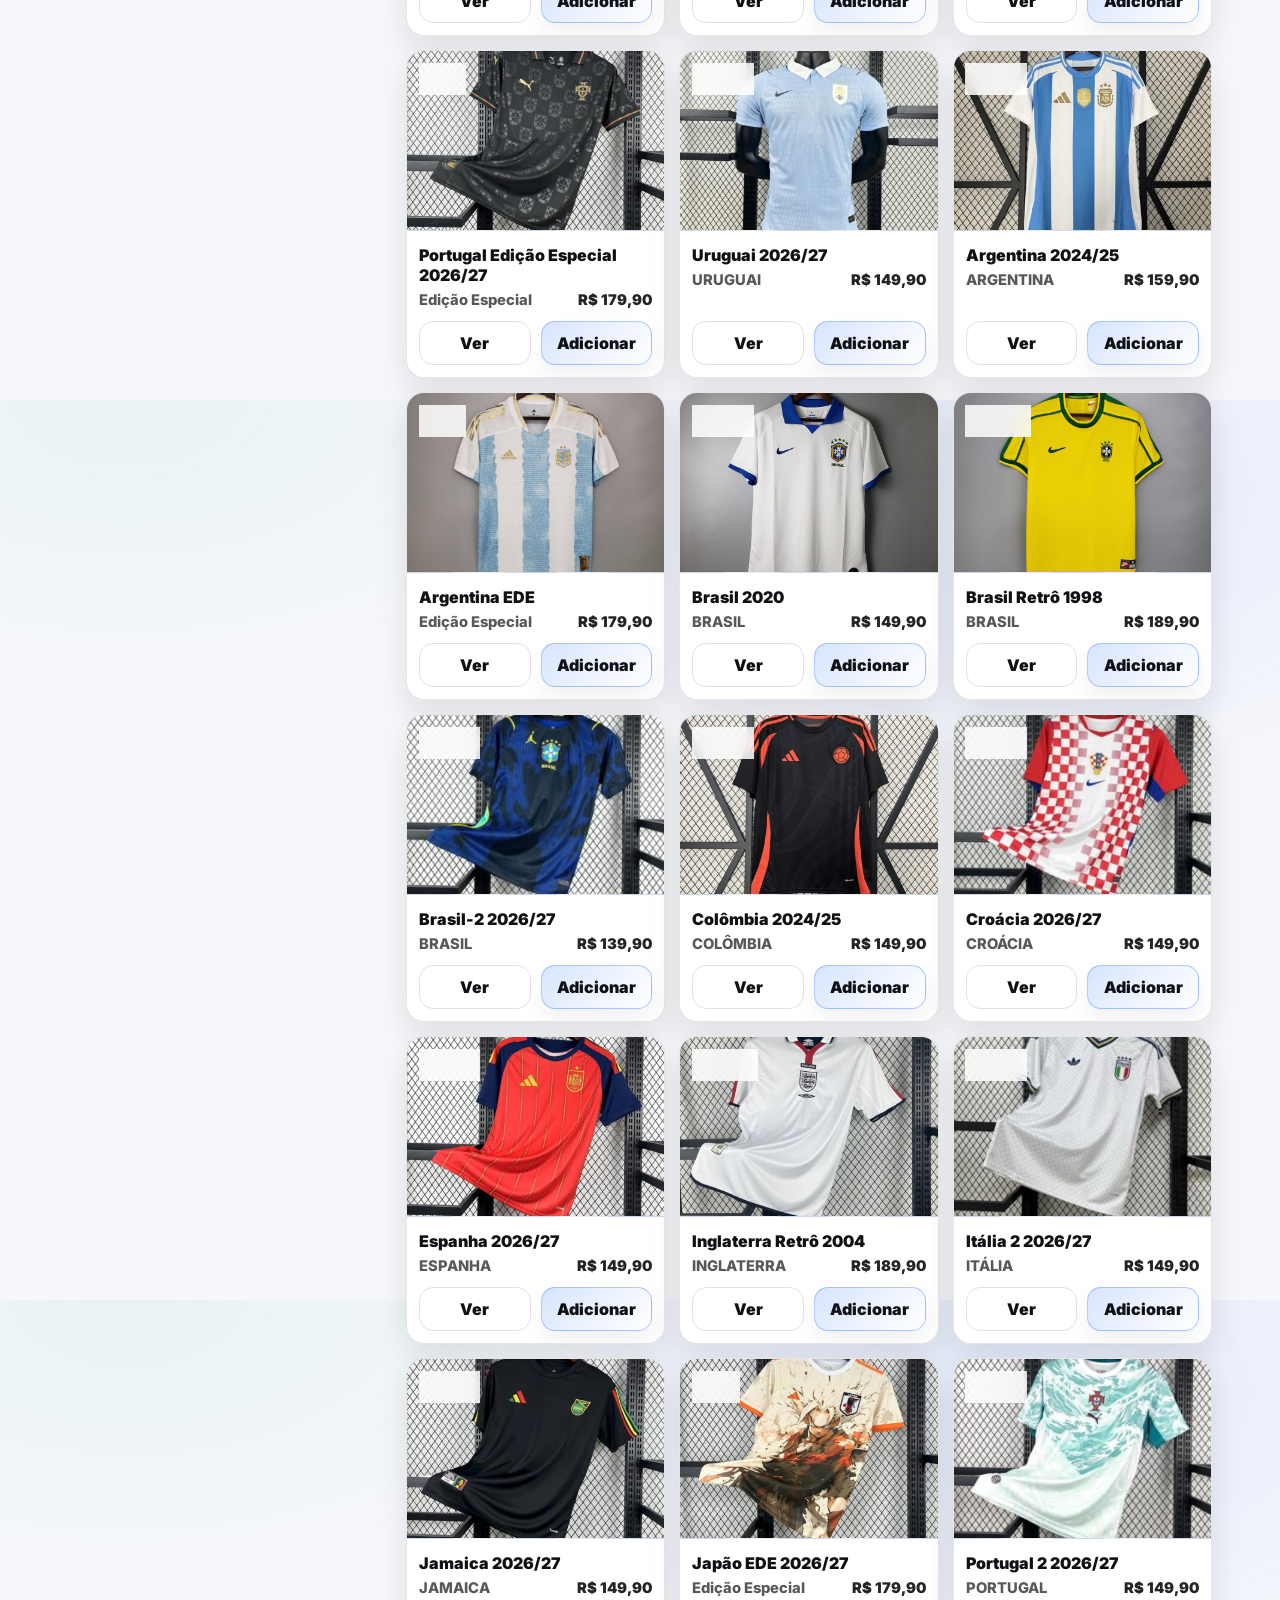
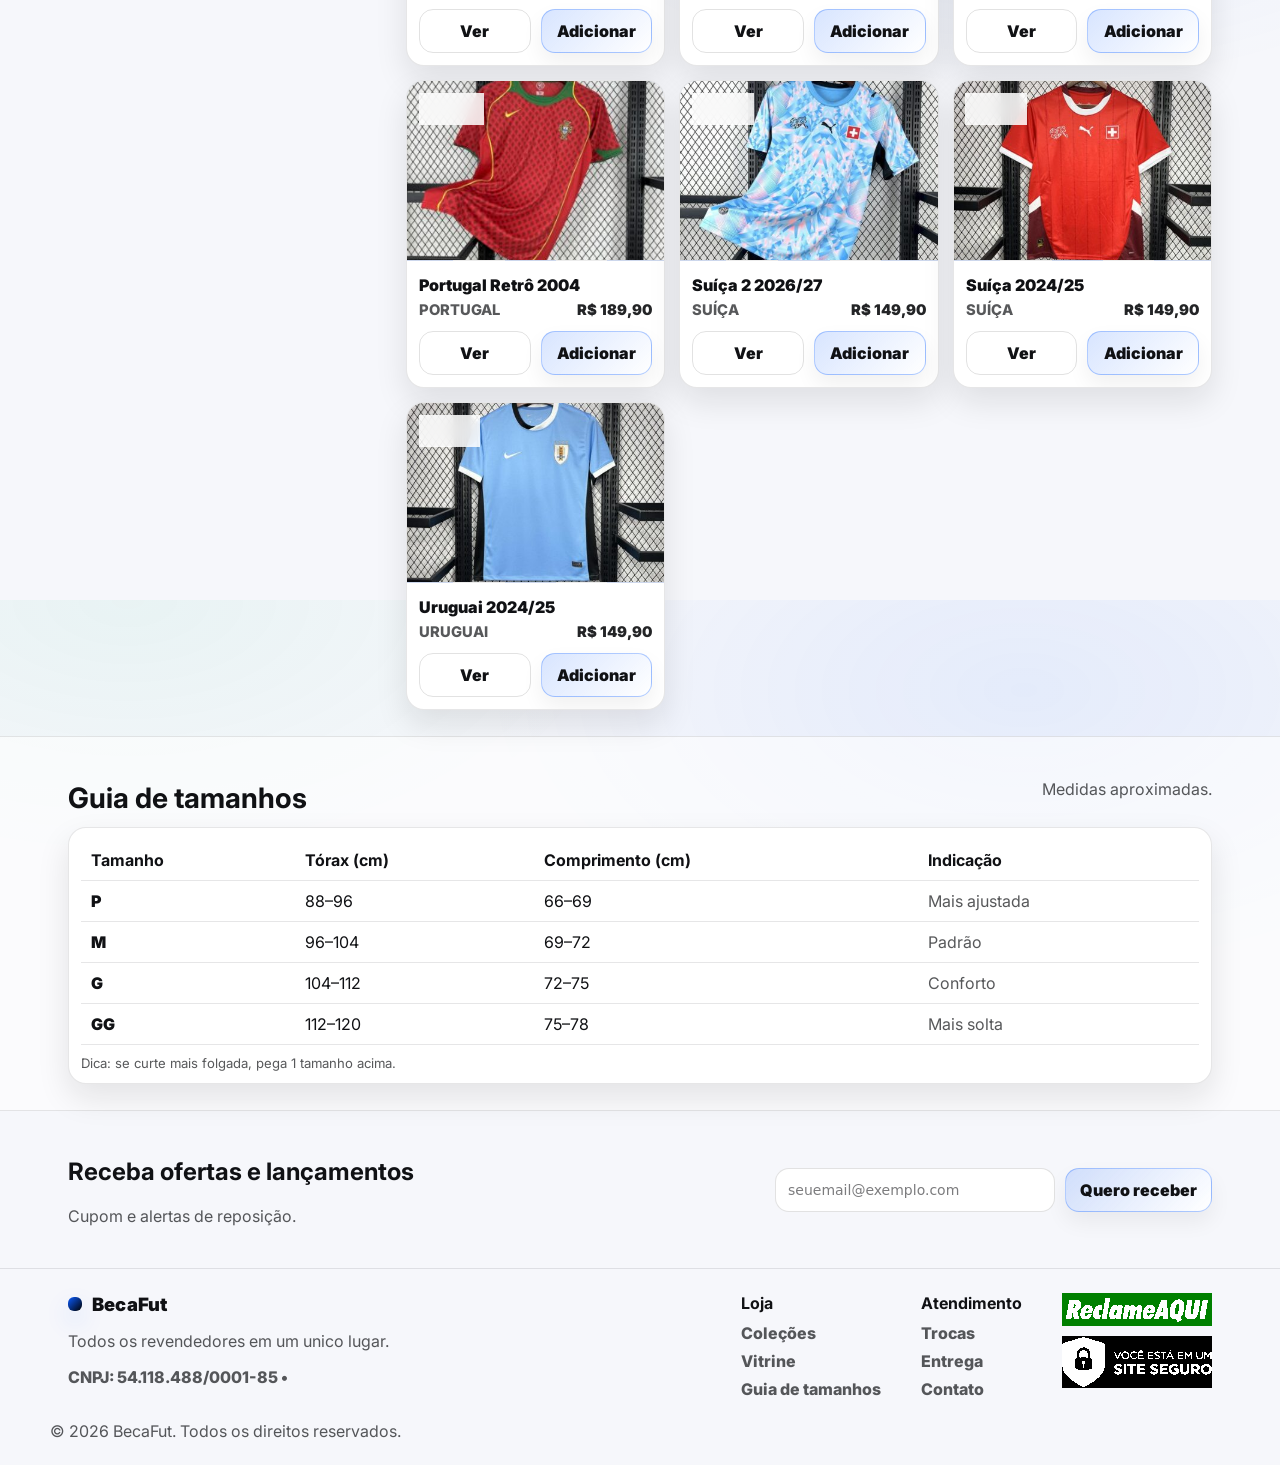
==== commit 02283f4d: "Novas Camisas" ====
--- a/site-01/index.html
+++ b/site-01/index.html
@@ -296,9 +296,9 @@
         </div>
         <div>
           <strong>Atendimento</strong>
-          <a href="#">Trocas</a>
-          <a href="#">Entrega</a>
-          <a href="#">Contato</a>
+          <a href="config/termos.html" target="_blank">Trocas</a>
+          <a href="config/termos.html" target="_blank">Entrega</a>
+          <a href="config/termos.html" target="_blank">Contato</a>
         </div>
         <div>
           <img src="img/logo-branca-reclame-aqui-e1752794774651-2-150x33.png" alt="" style="background: green;margin-bottom: 10px;">
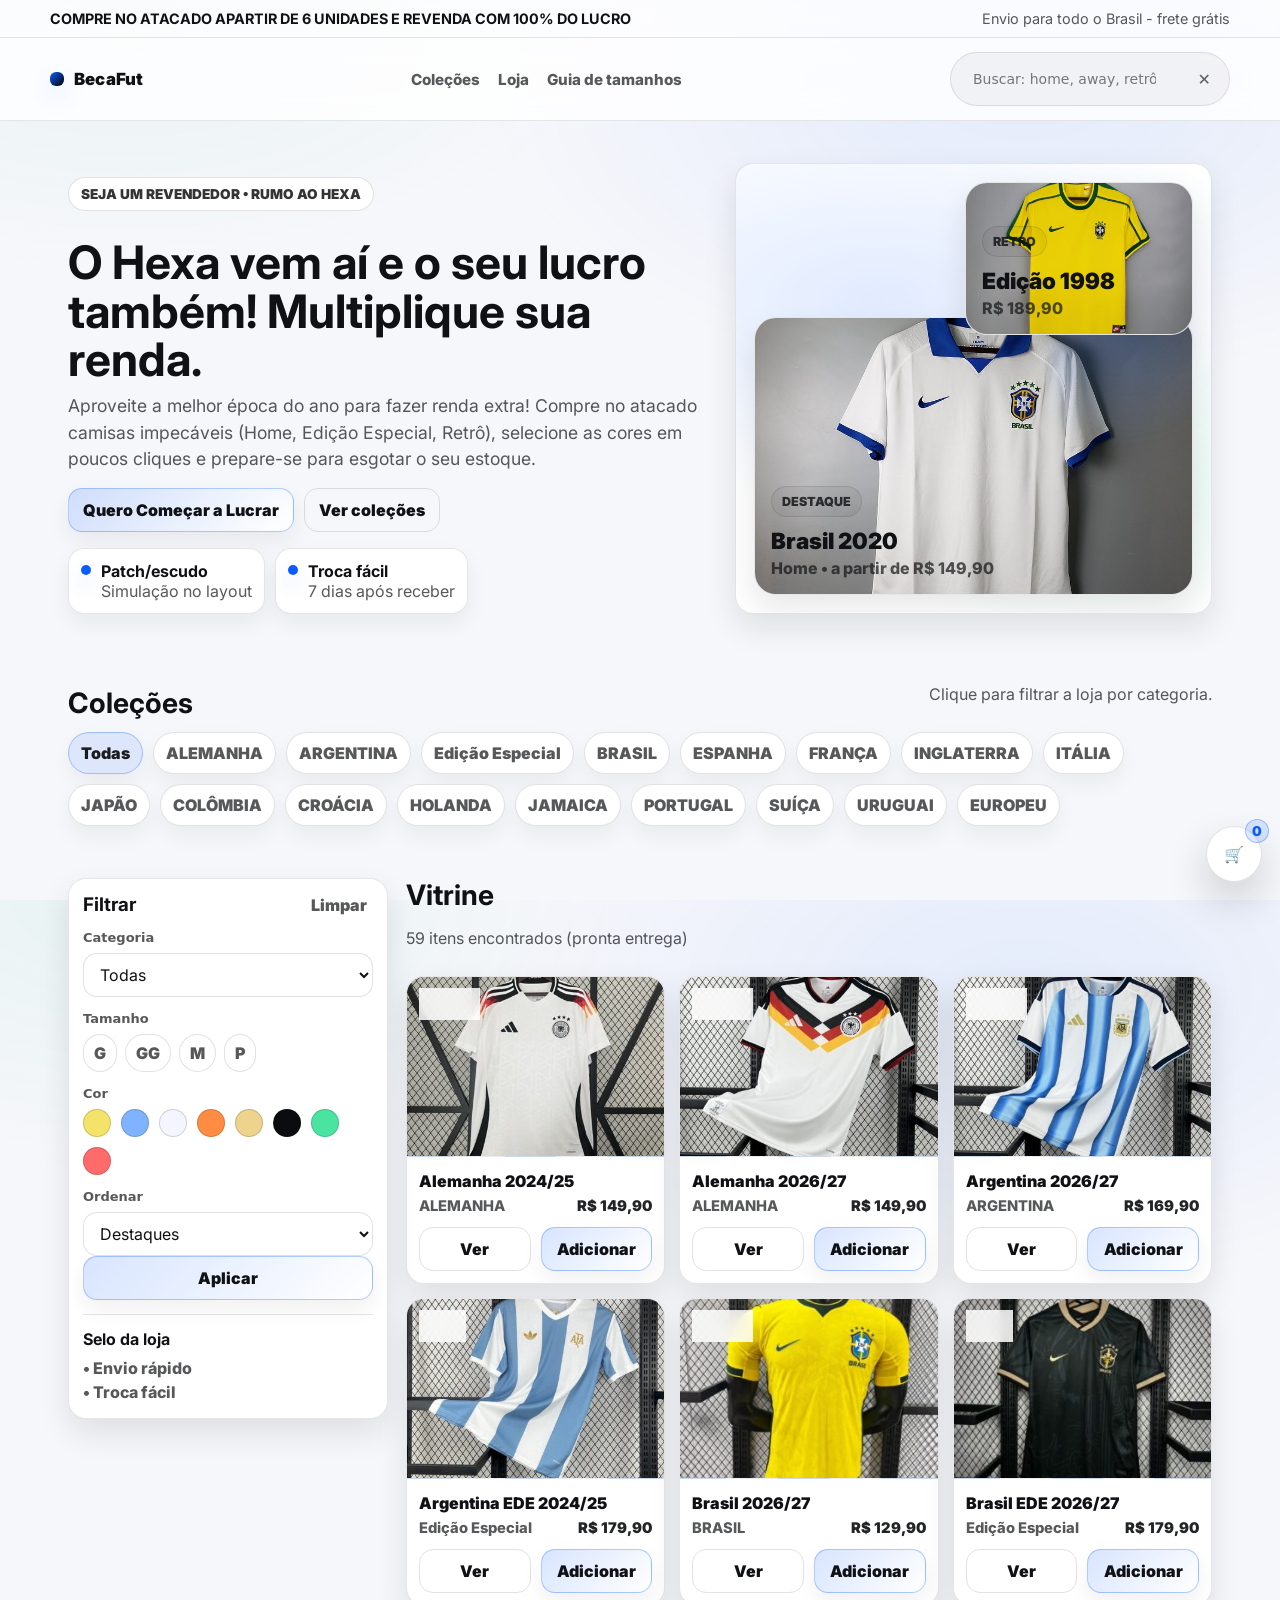
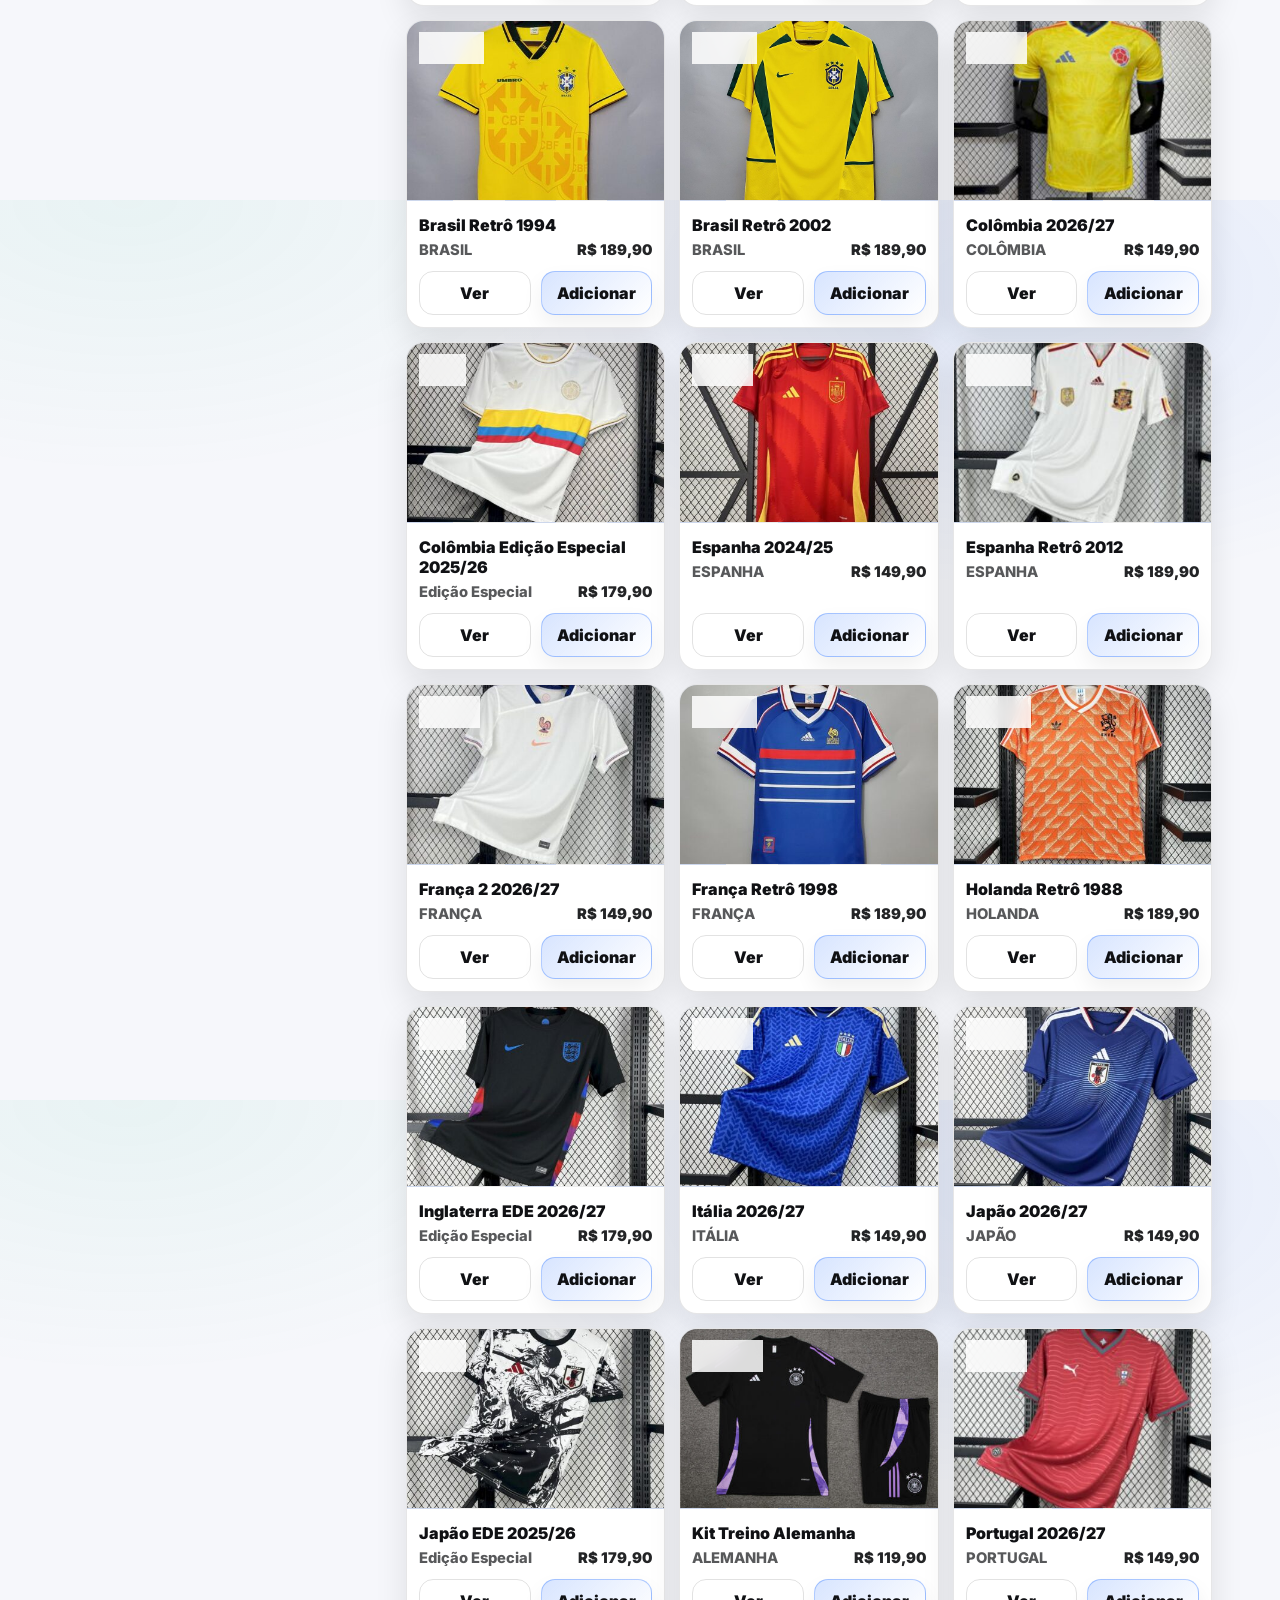
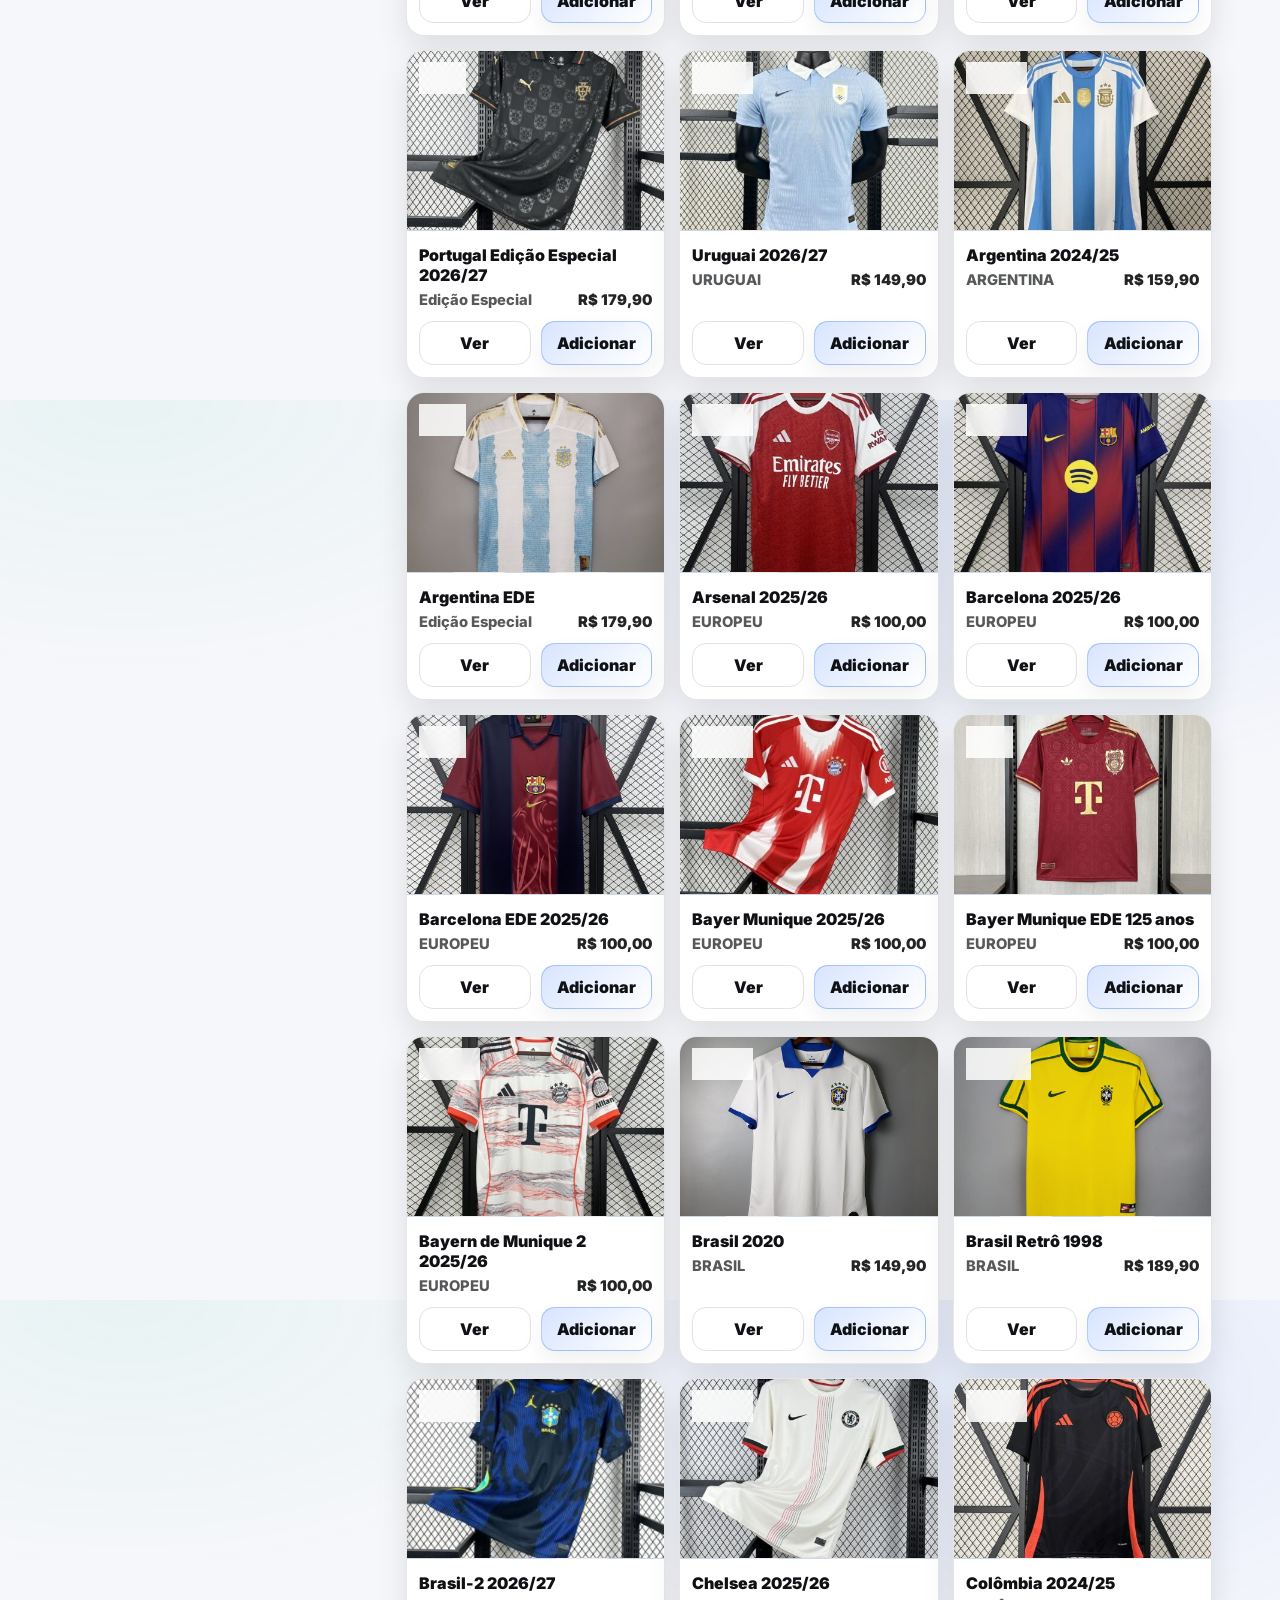
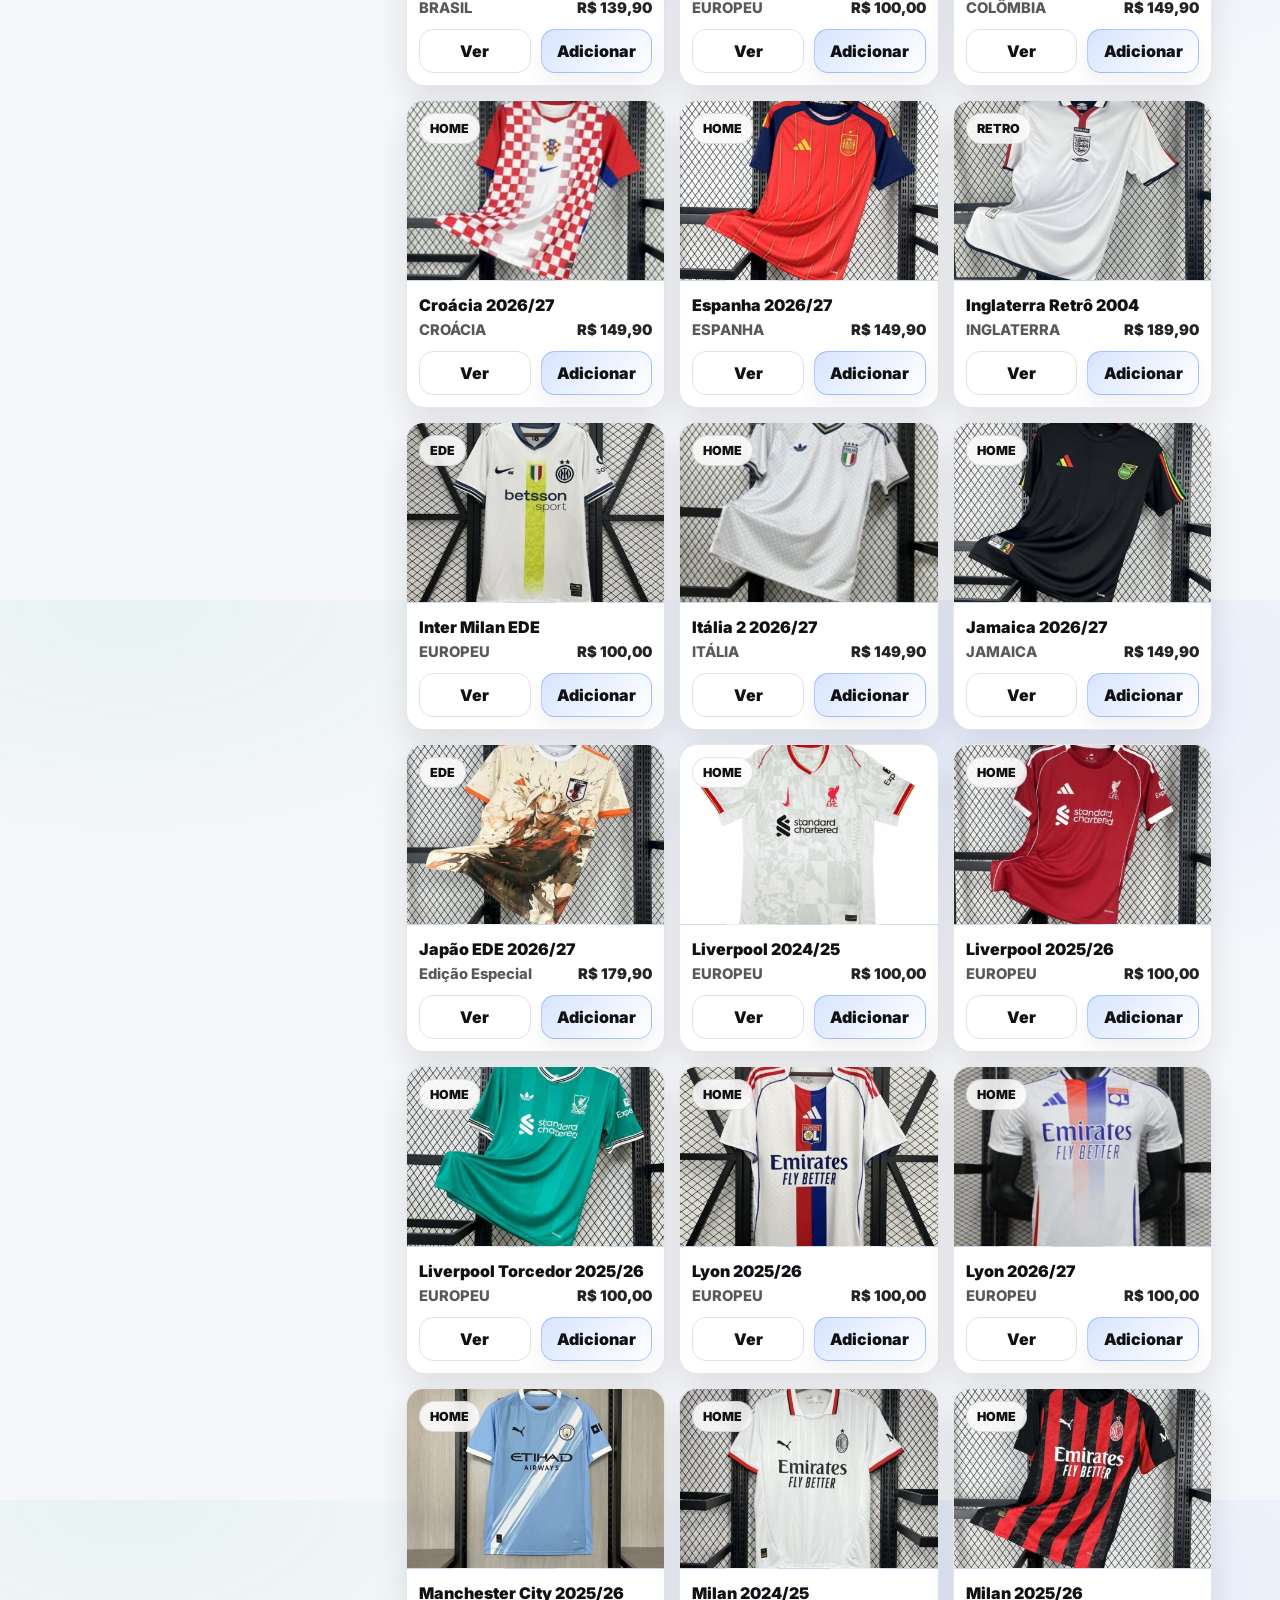
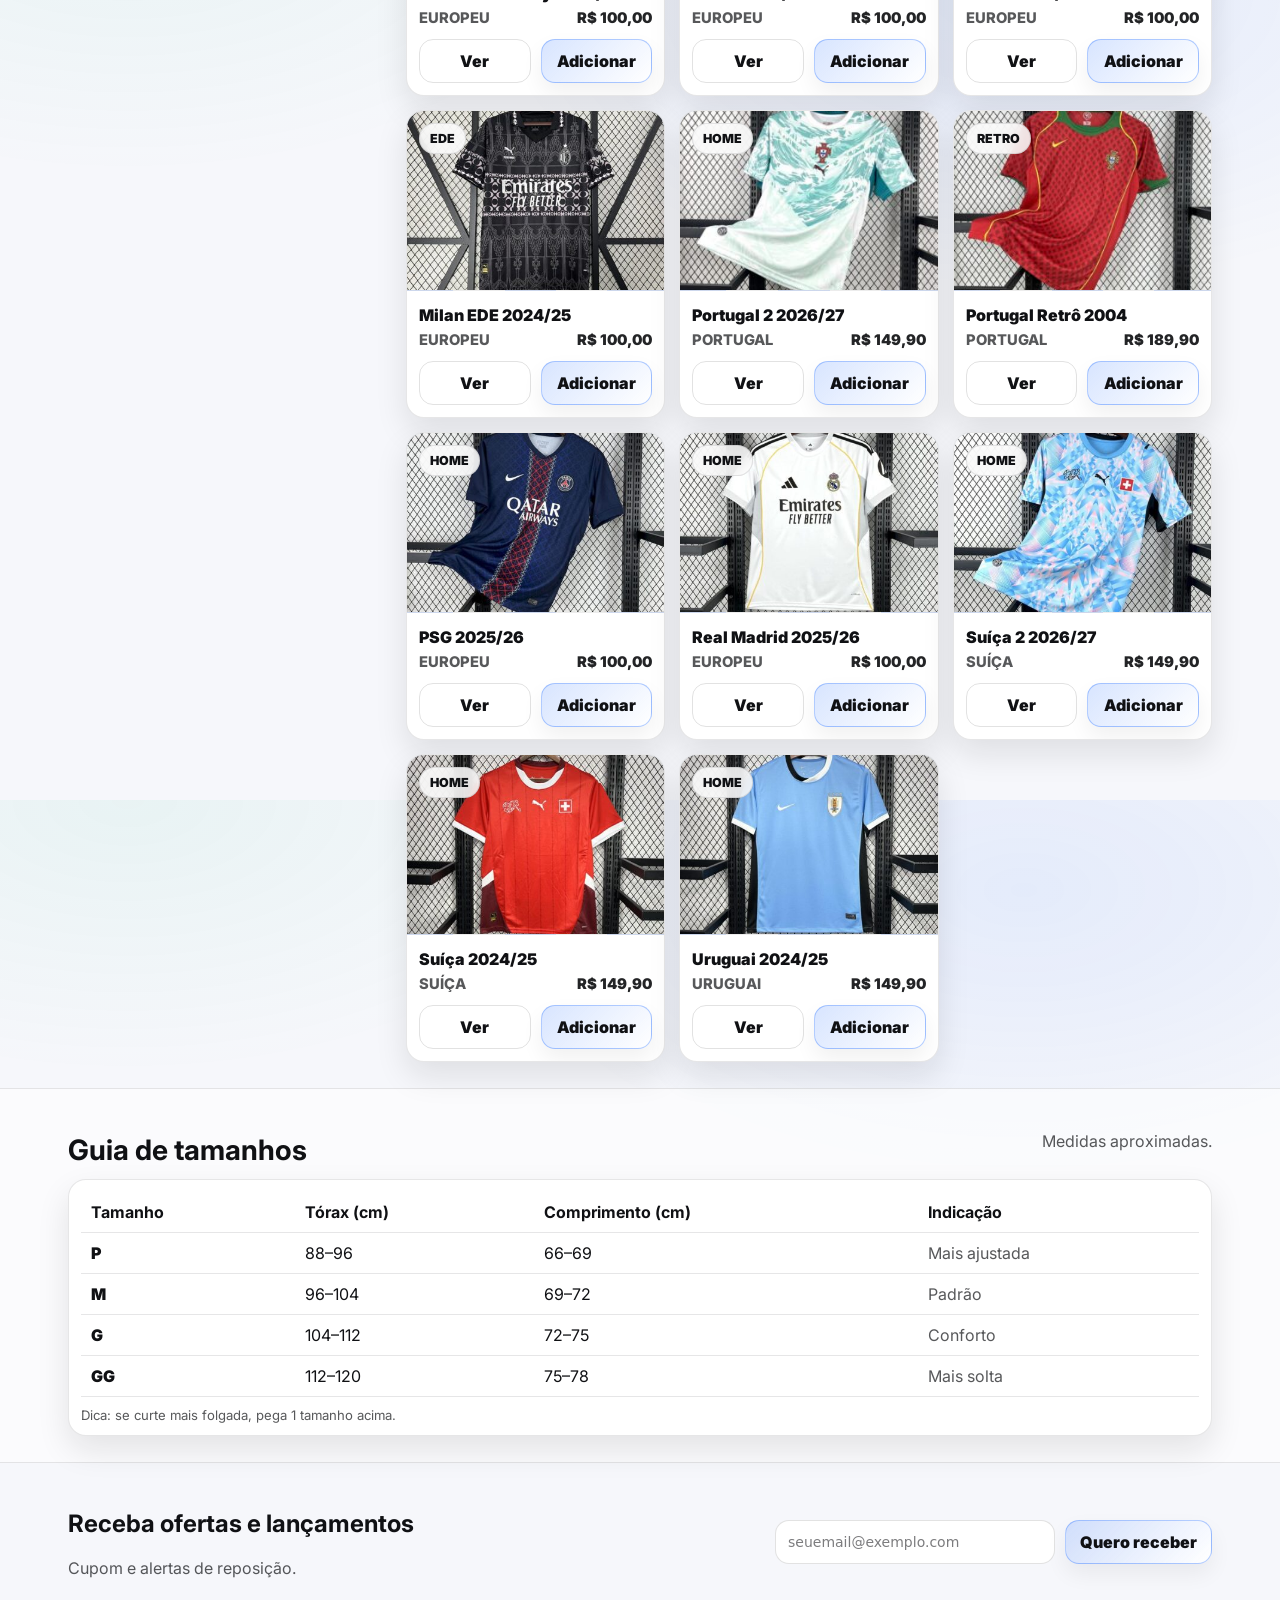
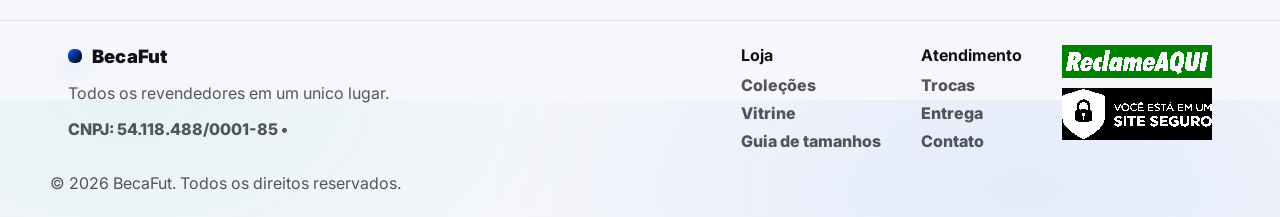
==== commit 38b2f832: "Atualização camisas europeus" ====
--- a/site-01/index.html
+++ b/site-01/index.html
@@ -487,6 +487,7 @@
 
     <div class="backdrop" data-close="checkout"></div>
   </div>
+  <script src="data/products.js"></script>
   <script src="app.js"></script>
 </body>
 </html>
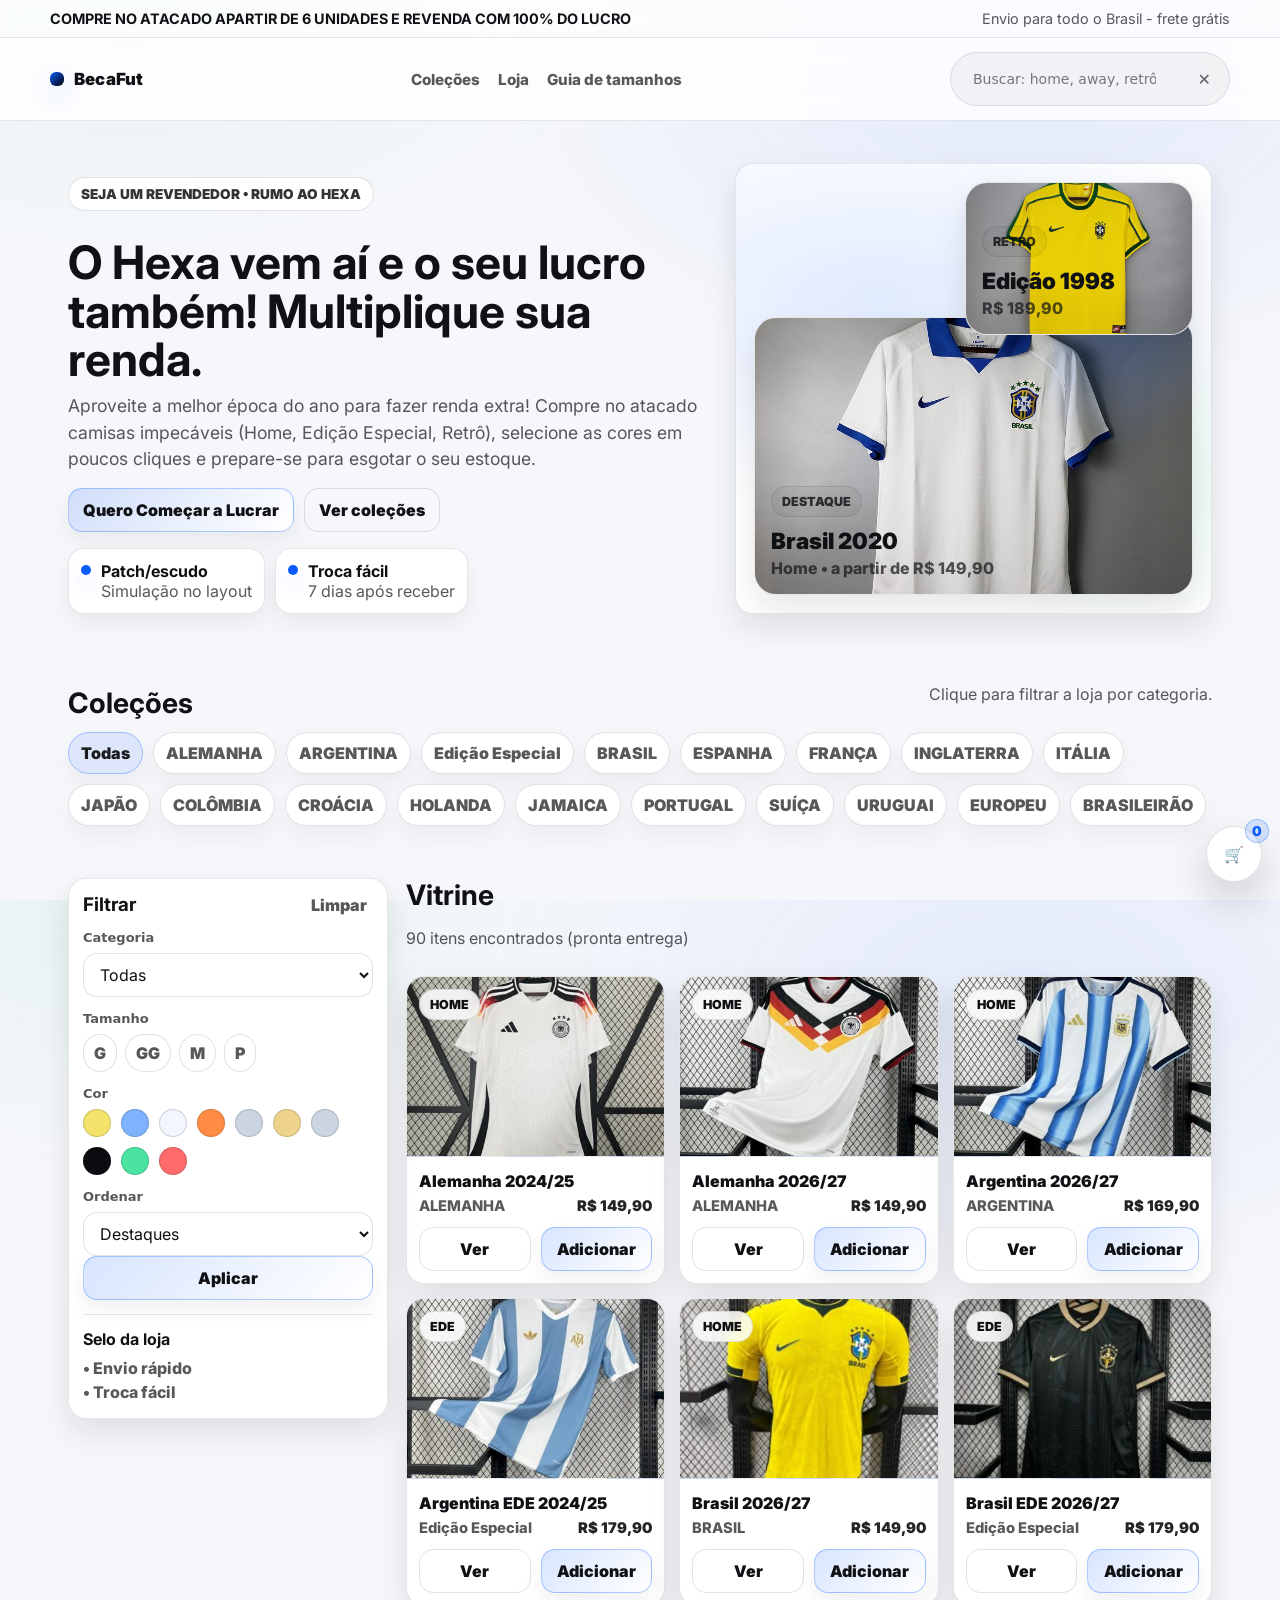
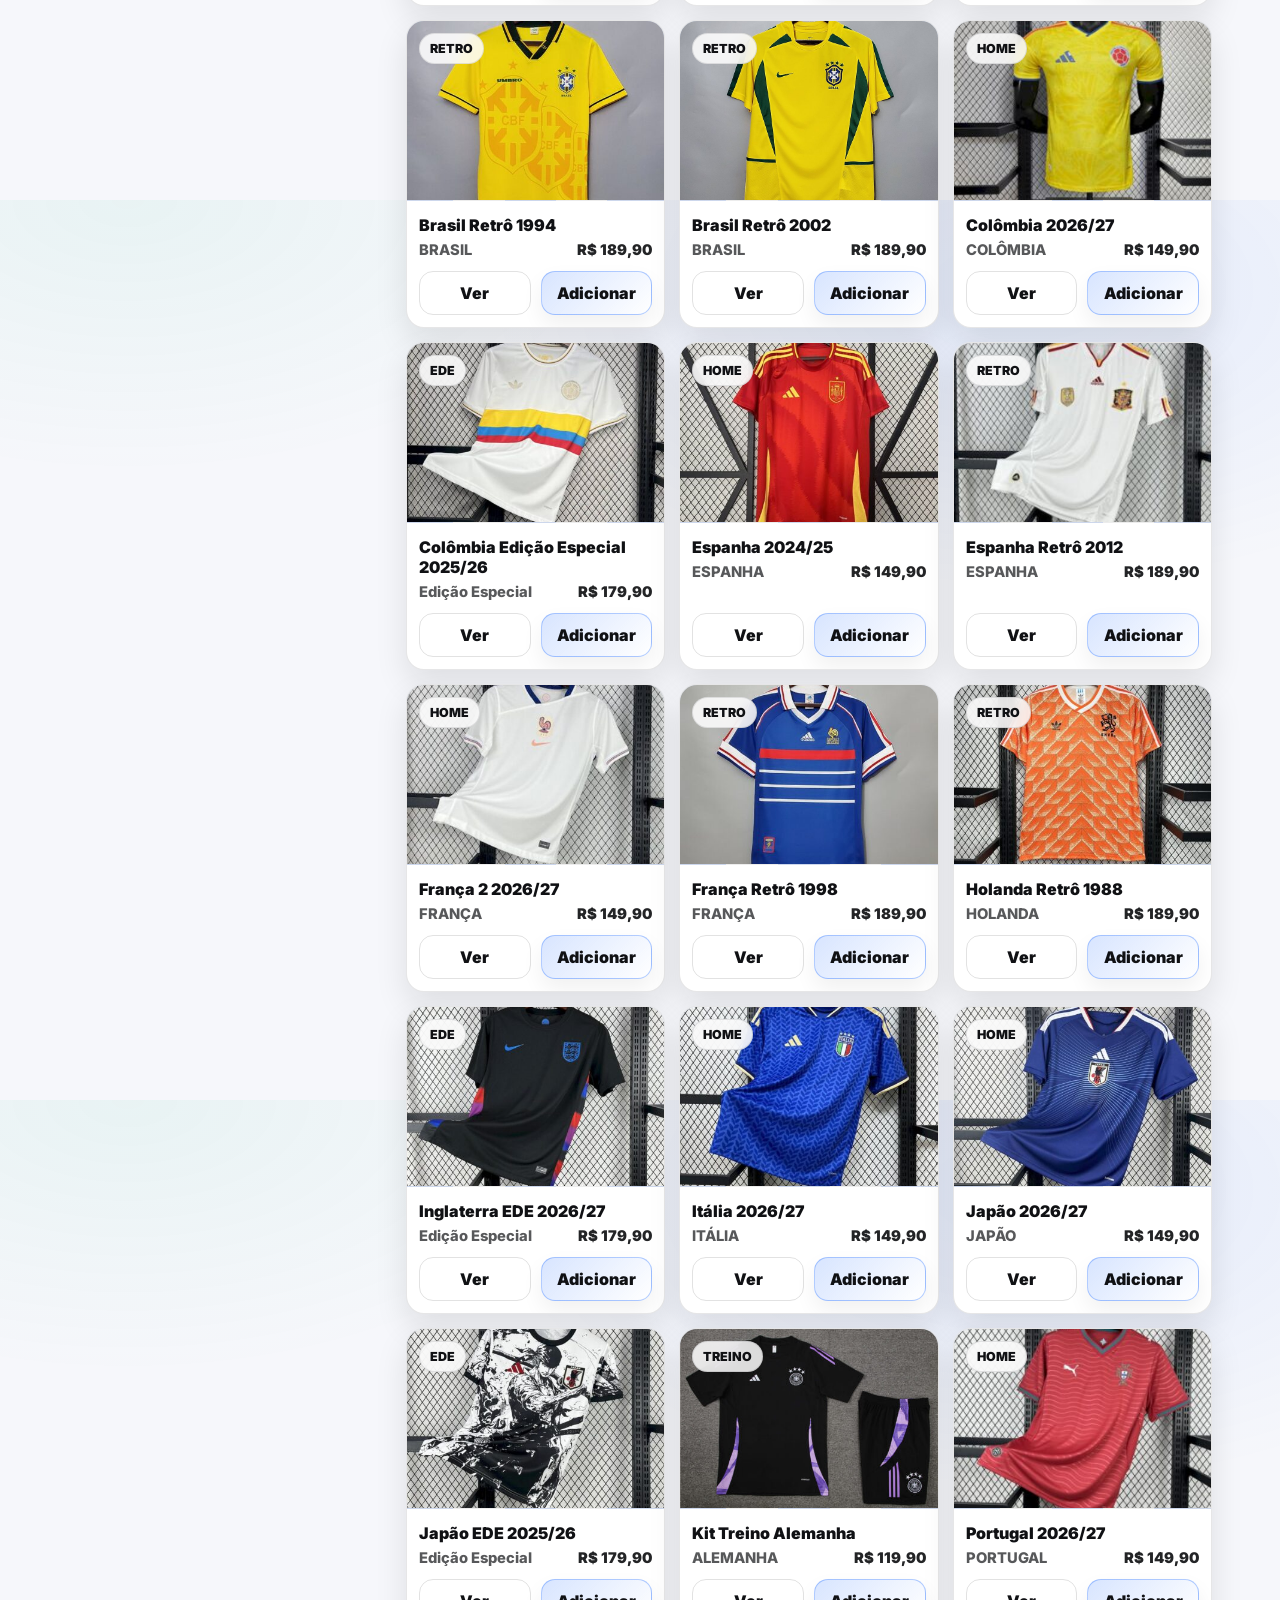
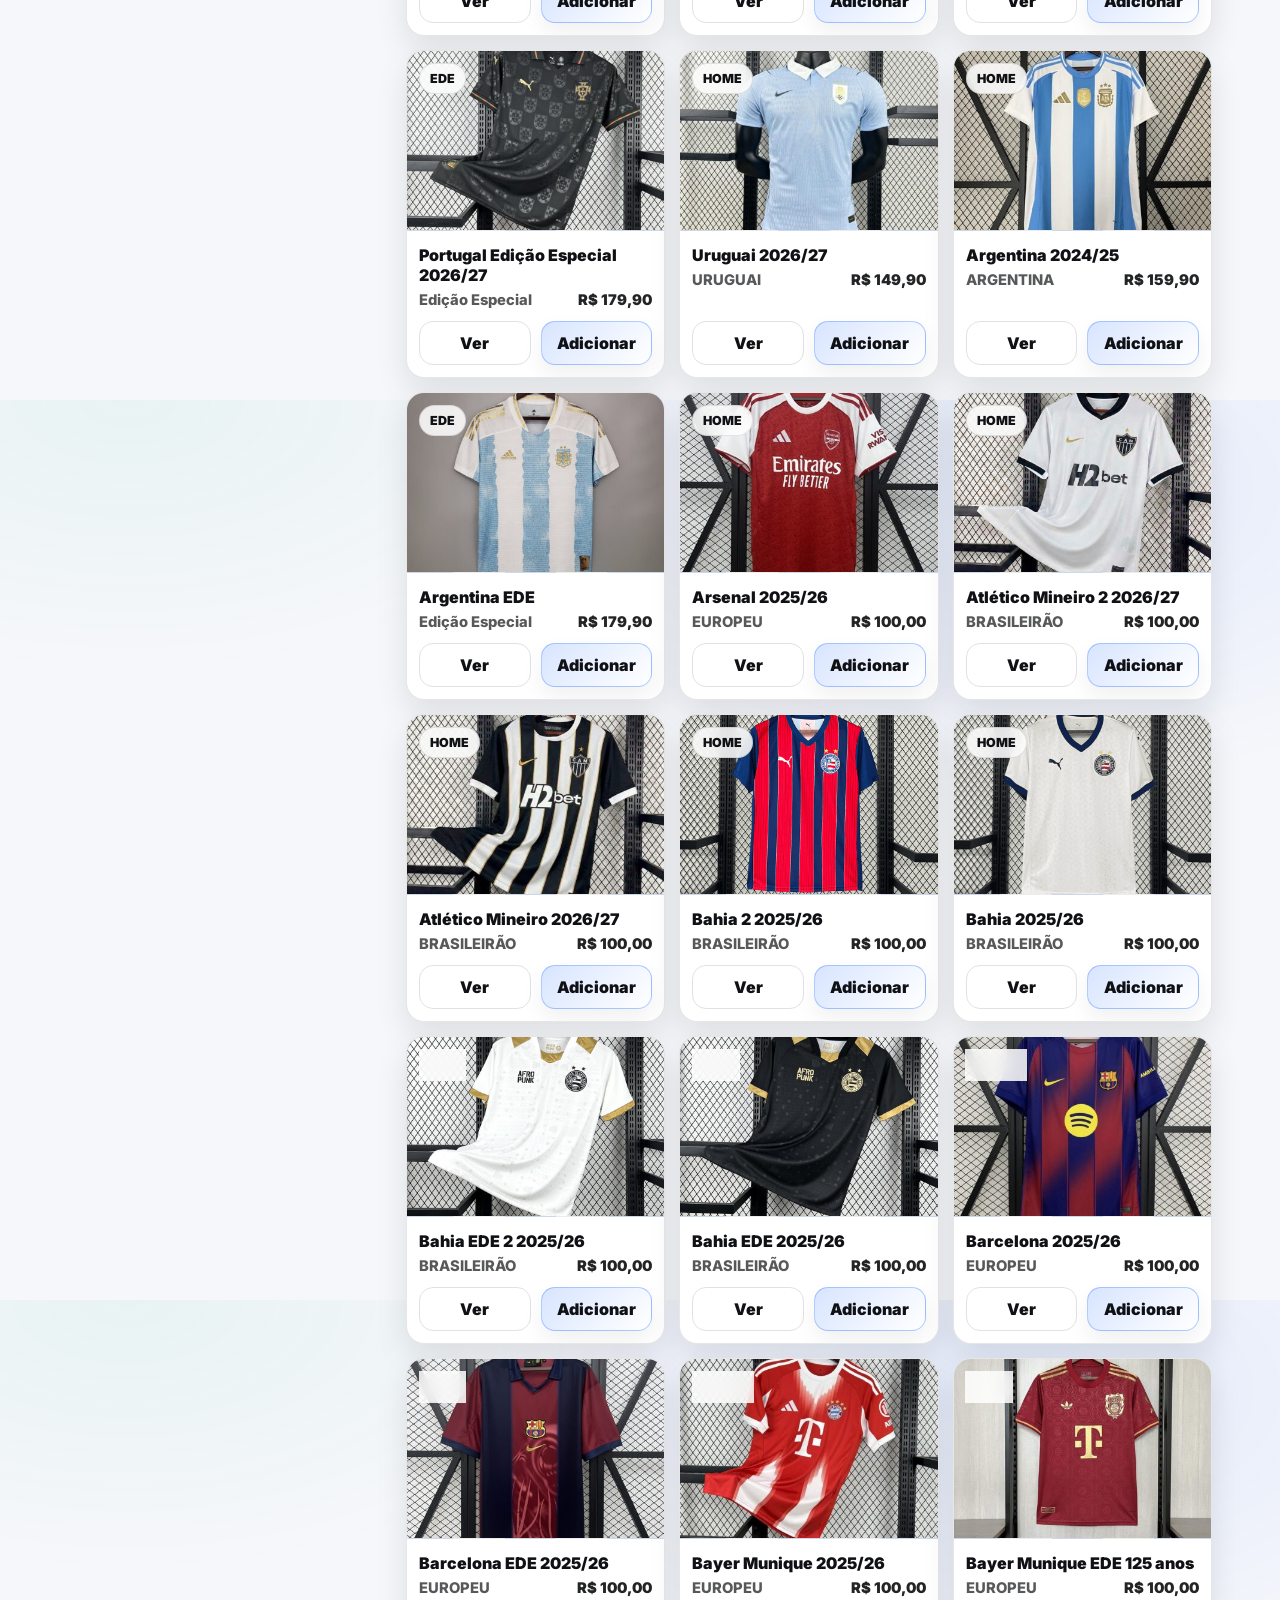
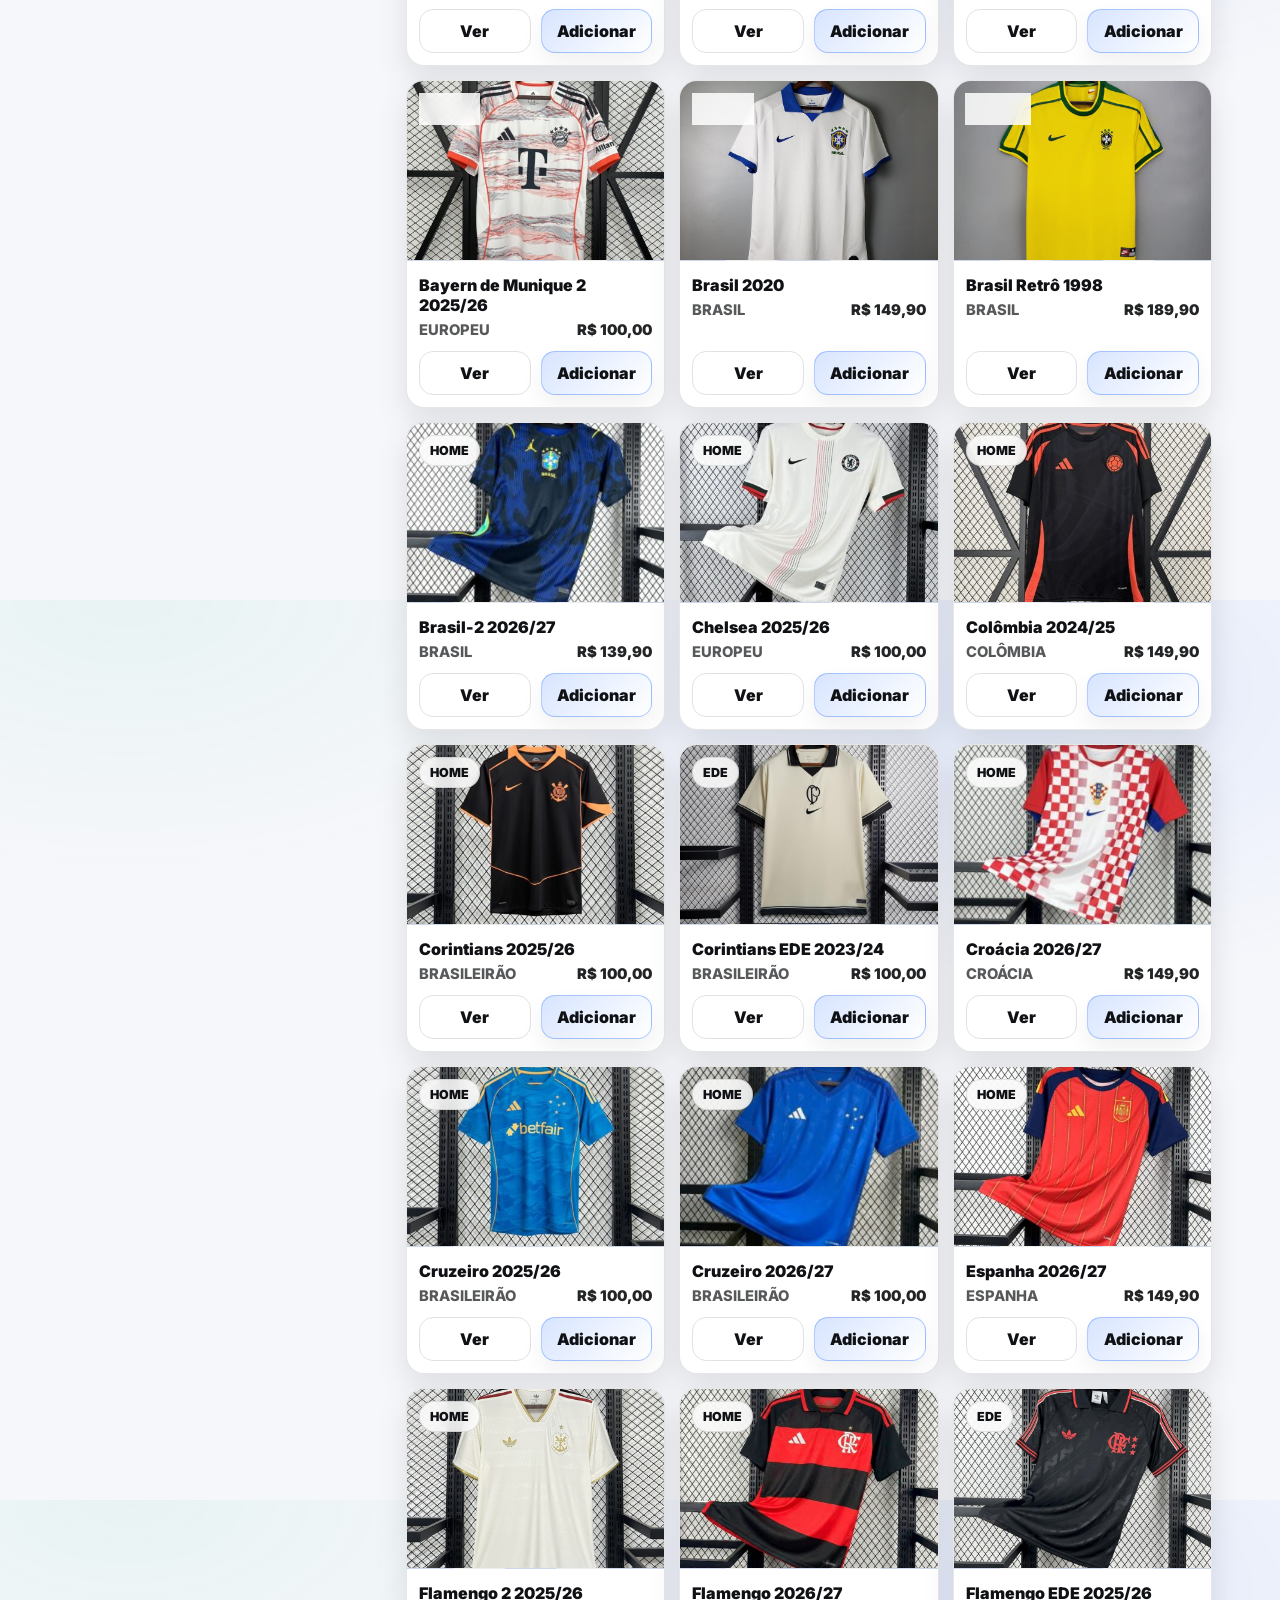
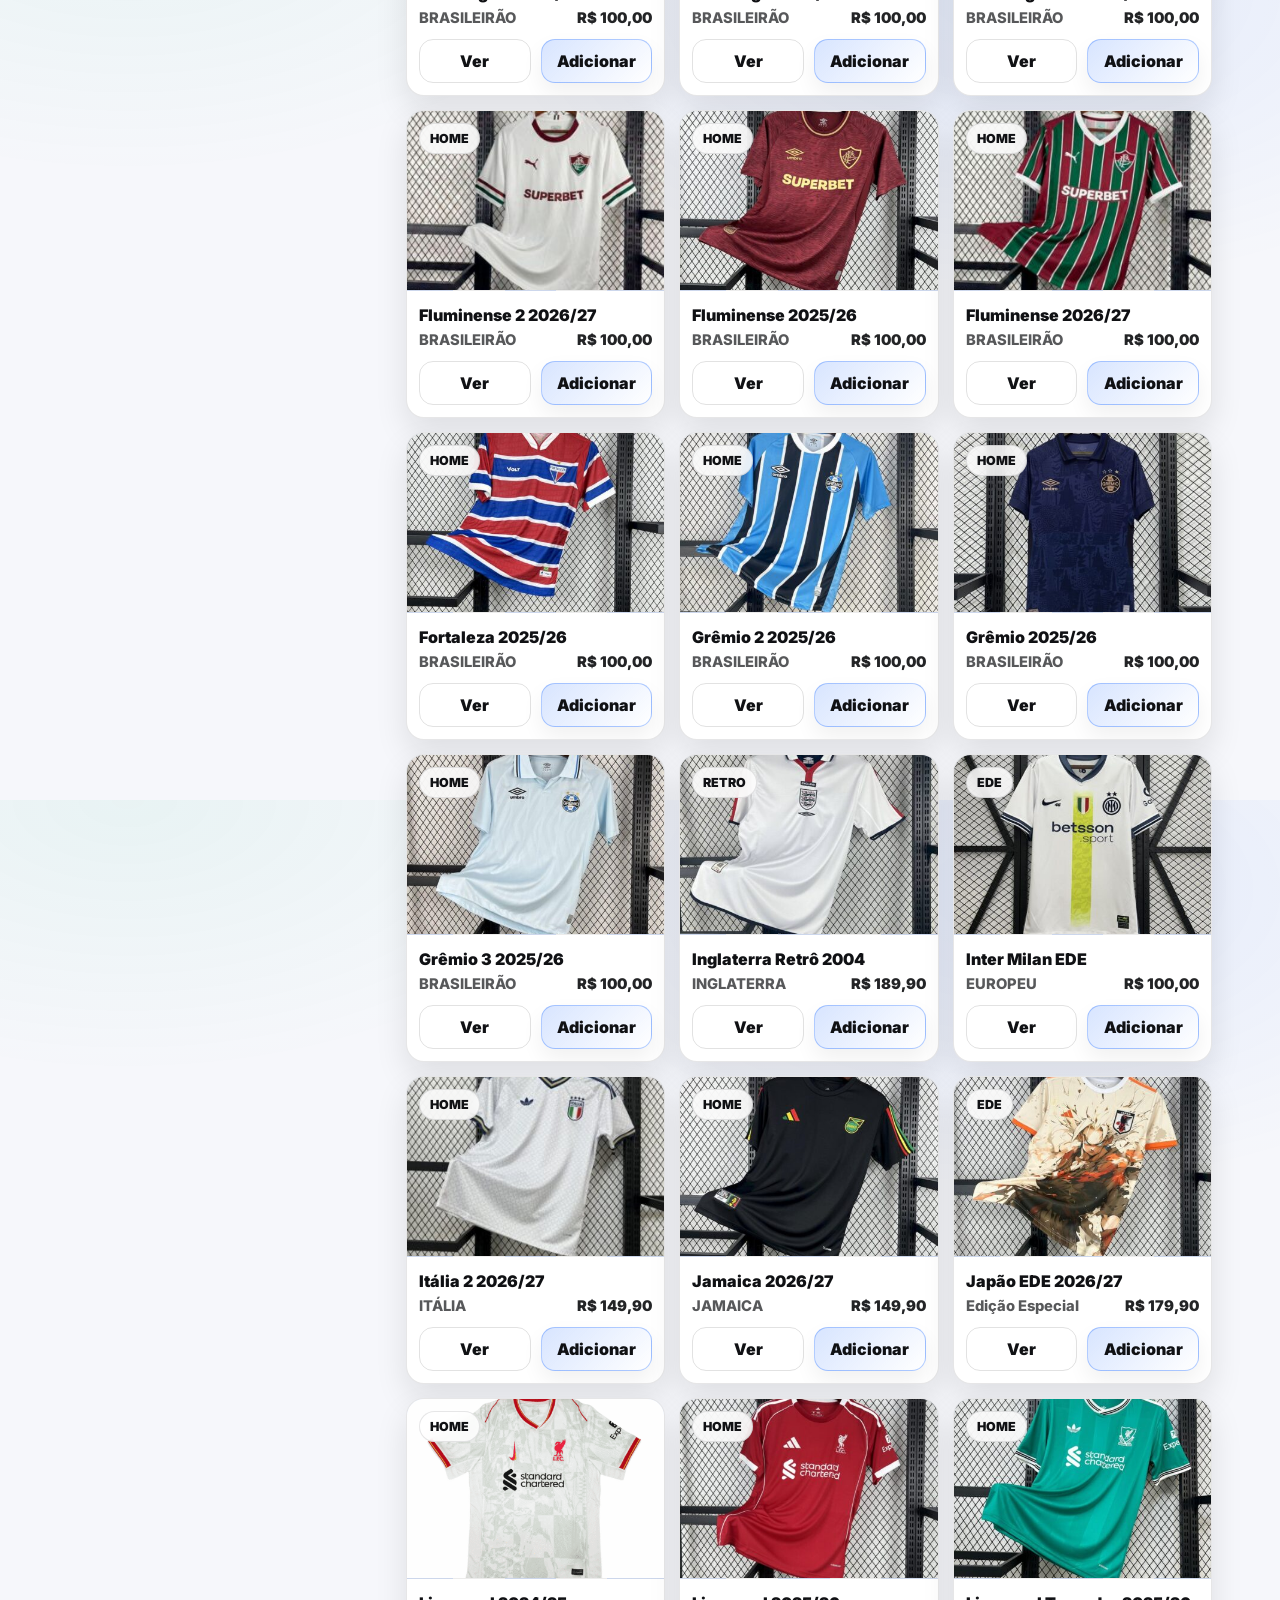
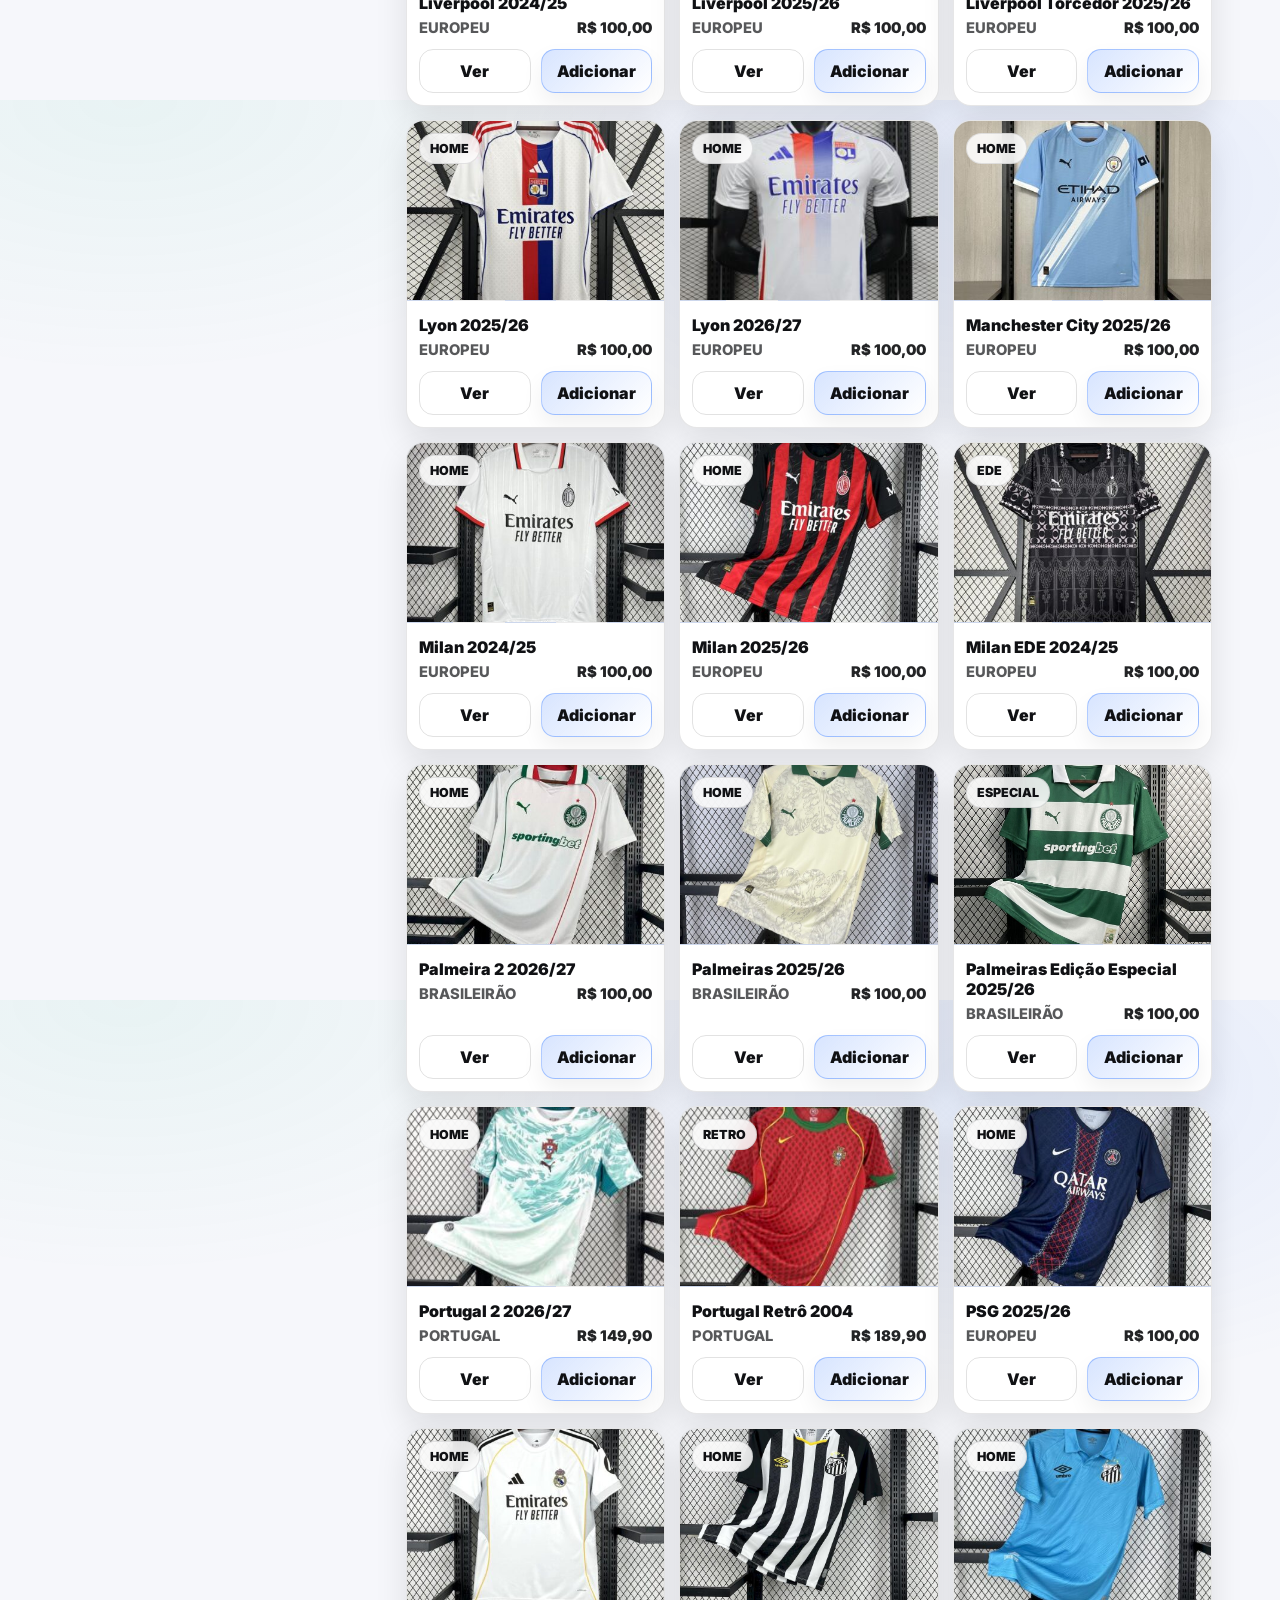
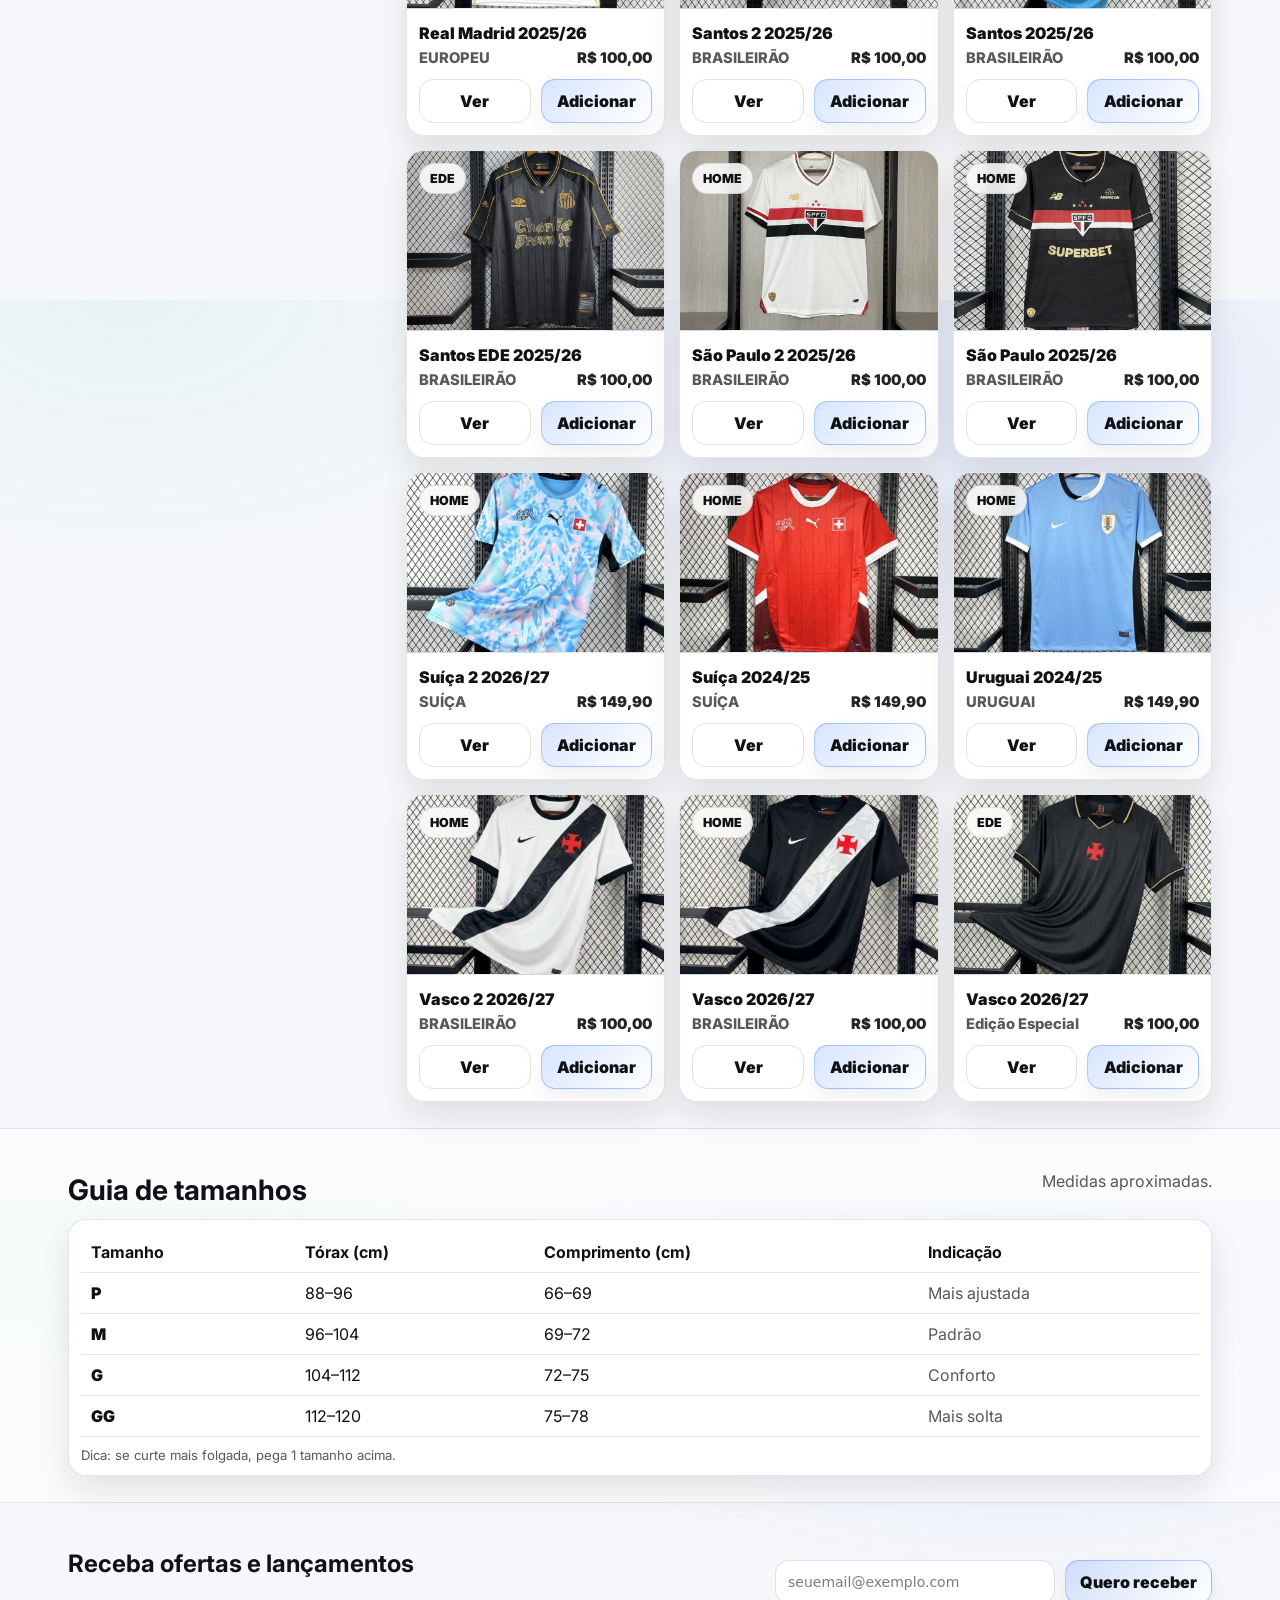
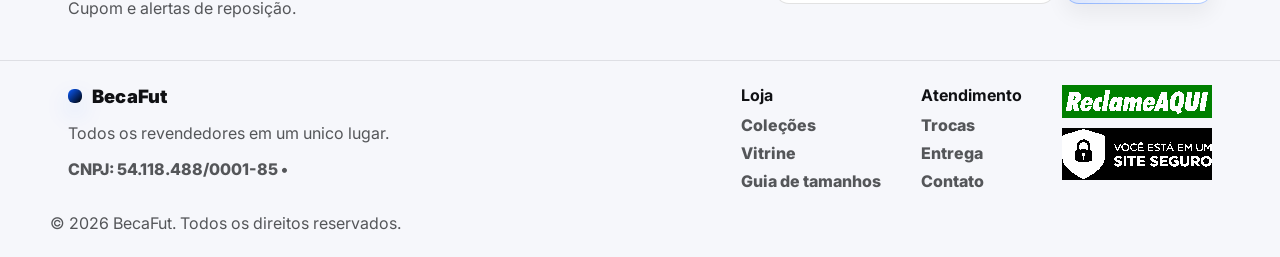
==== commit 4c892b42: "Adicionado sistema de cupom" ====
--- a/site-01/index.html
+++ b/site-01/index.html
@@ -336,6 +336,29 @@
           <span class="muted">Subtotal</span>
           <strong id="cartSubtotal">R$ 0,00</strong>
         </div>
+
+        <div class="coupon-box">
+          <label class="label" for="couponCode">Cupom</label>
+          <div class="coupon-box__row">
+            <input type="text" id="couponCode" class="coupon-input" placeholder="Digite seu cupom" />
+            <button class="btn btn--ghost" id="btnApplyCoupon" type="button">Aplicar</button>
+          </div>
+          <button class="link" id="btnRemoveCoupon" type="button" style="display:none; margin-top:8px;">
+            Remover cupom
+          </button>
+          <div class="tiny muted" id="couponFeedback" style="margin-top:8px;"></div>
+        </div>
+
+        <div class="row" id="cartDiscountRow" style="display:none;">
+          <span class="muted">Desconto</span>
+          <strong id="cartDiscount">-R$ 0,00</strong>
+        </div>
+
+        <div class="row">
+          <span class="muted">Total</span>
+          <strong id="cartTotal">R$ 0,00</strong>
+        </div>
+
         <div id="resaleBox" class="resale-box"></div>
         <button class="btn btn--primary w100" id="btnCheckout">Finalizar compra</button>
         <p class="tiny muted">Checkout</p>
--- a/site-01/styles.css
+++ b/site-01/styles.css
@@ -1156,4 +1156,34 @@
 .icon-lines{width:18px; height:12px; display:inline-block; position:relative}
 .icon-lines::before,.icon-lines::after{content:""; position:absolute; left:0; right:0; height:2px; border-radius:2px; background:rgba(16,17,20,.92)}
 .icon-lines::before{top:0}
-.icon-lines::after{bottom:0}+.icon-lines::after{bottom:0}
+
+.coupon-box{
+  margin: 10px 0 12px;
+  padding: 12px;
+  border-radius: 14px;
+  border: 1px solid rgba(16,17,20,.12);
+  background: #fff;
+}
+
+.coupon-box__row{
+  display:flex;
+  gap:8px;
+  align-items:center;
+}
+
+.coupon-input{
+  flex:1;
+  min-width:0;
+  padding:10px 12px;
+  border-radius:12px;
+  border:1px solid rgba(16,17,20,.12);
+  background:#fff;
+  color:var(--text);
+  outline:none;
+}
+
+.coupon-input:focus{
+  border-color: rgba(11,92,255,.40);
+  box-shadow: 0 0 0 4px rgba(11,92,255,.10);
+}
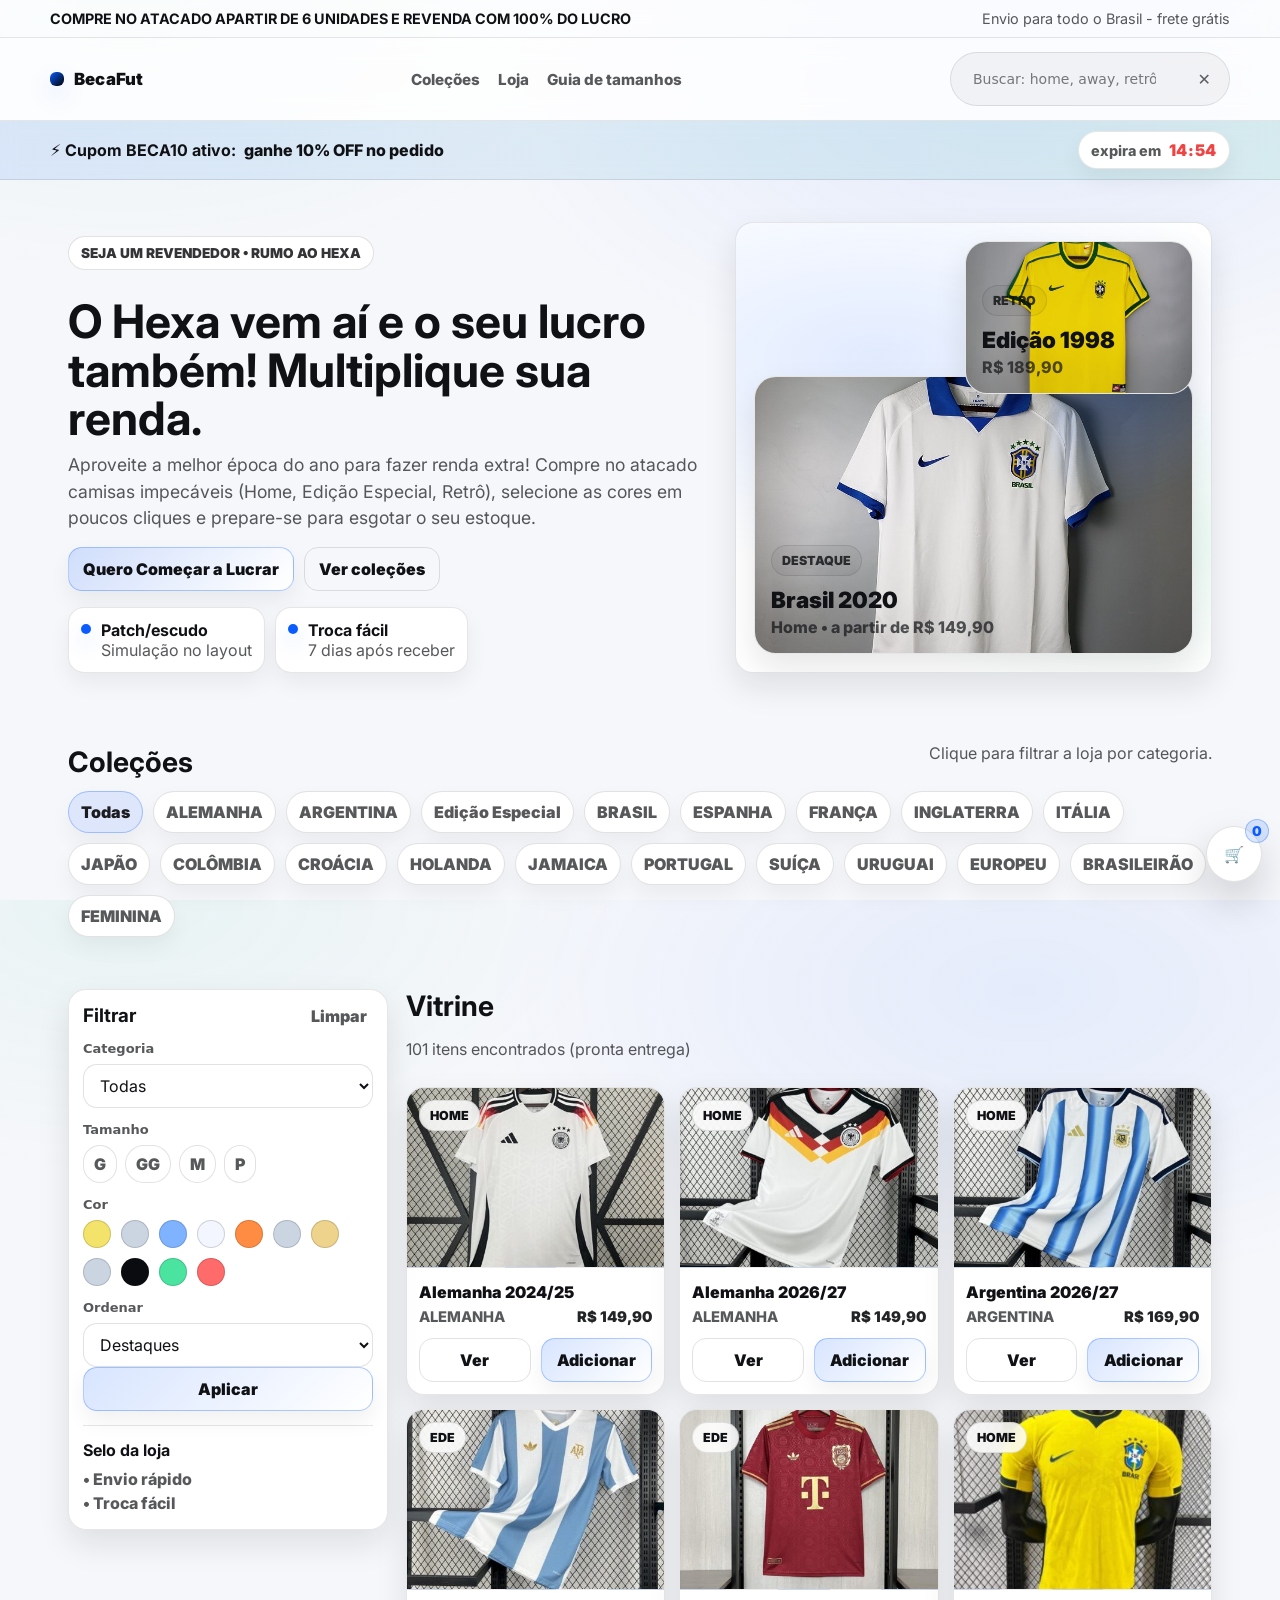
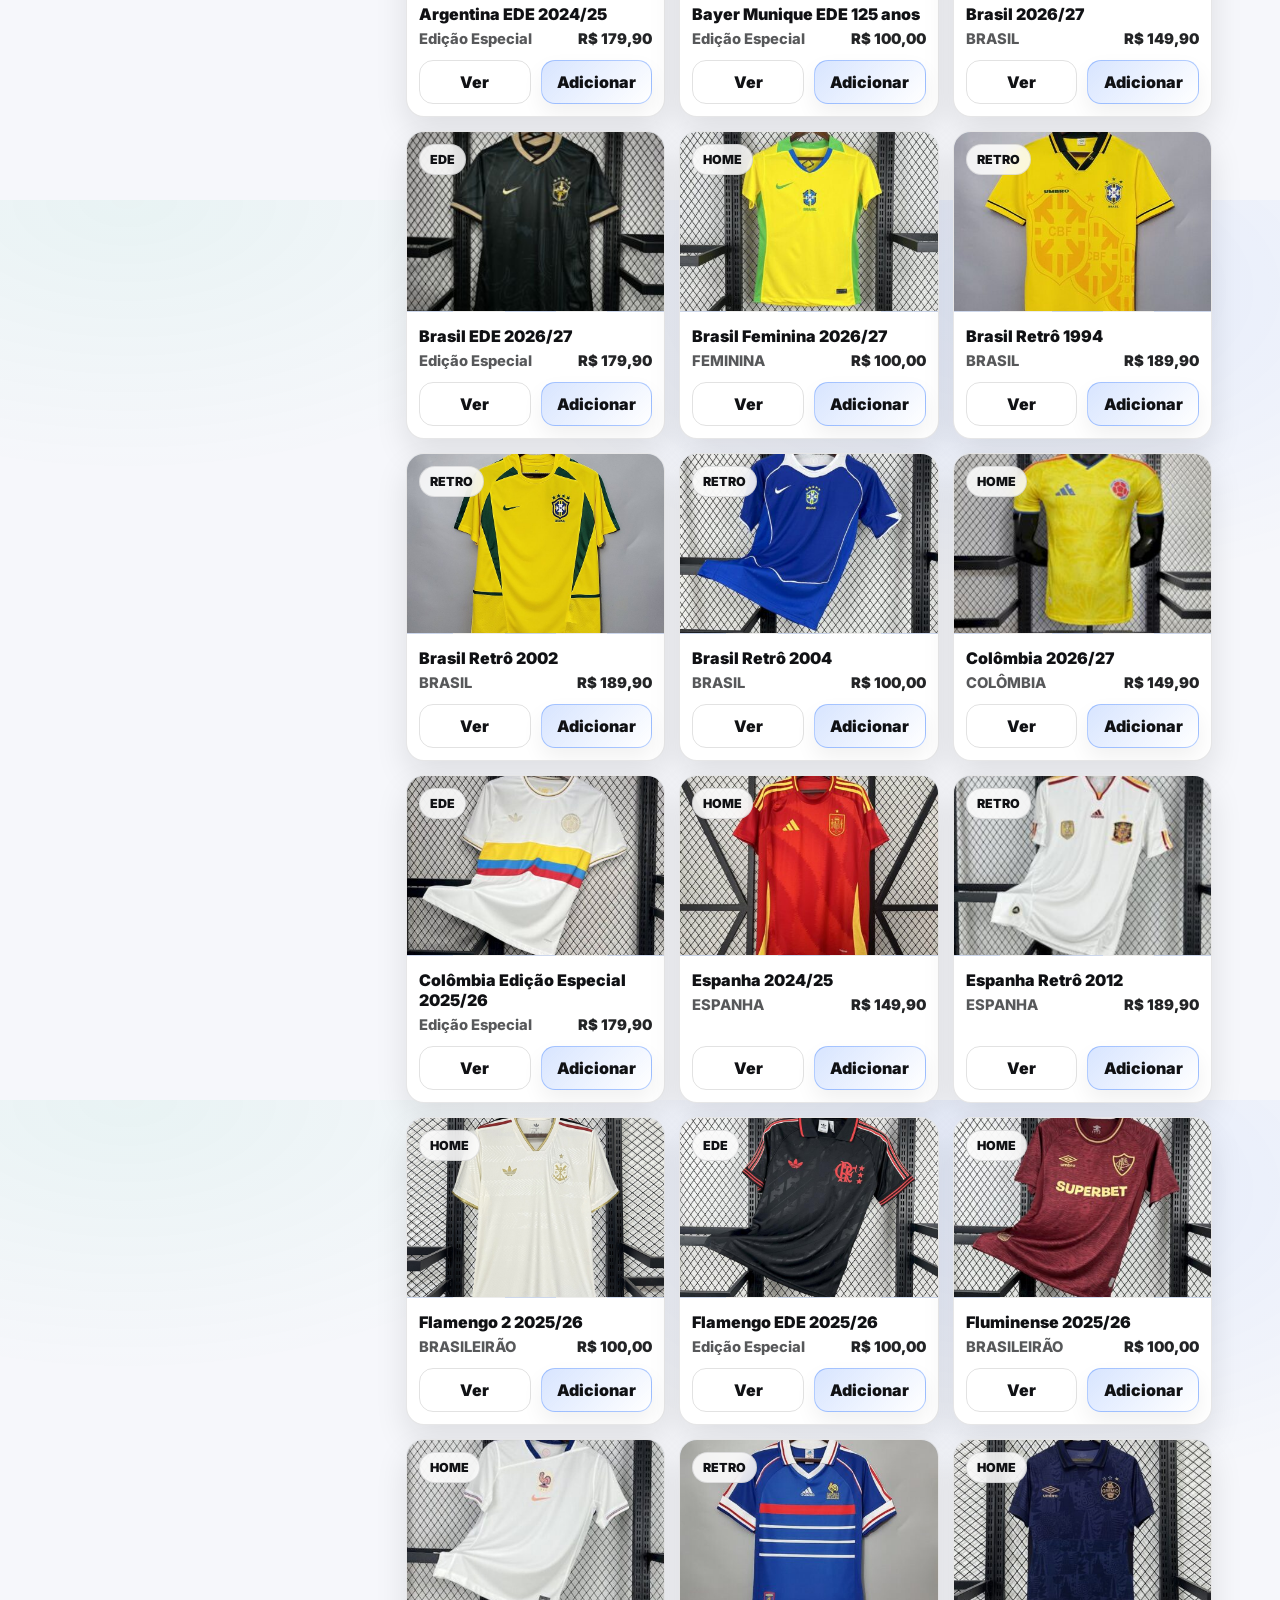
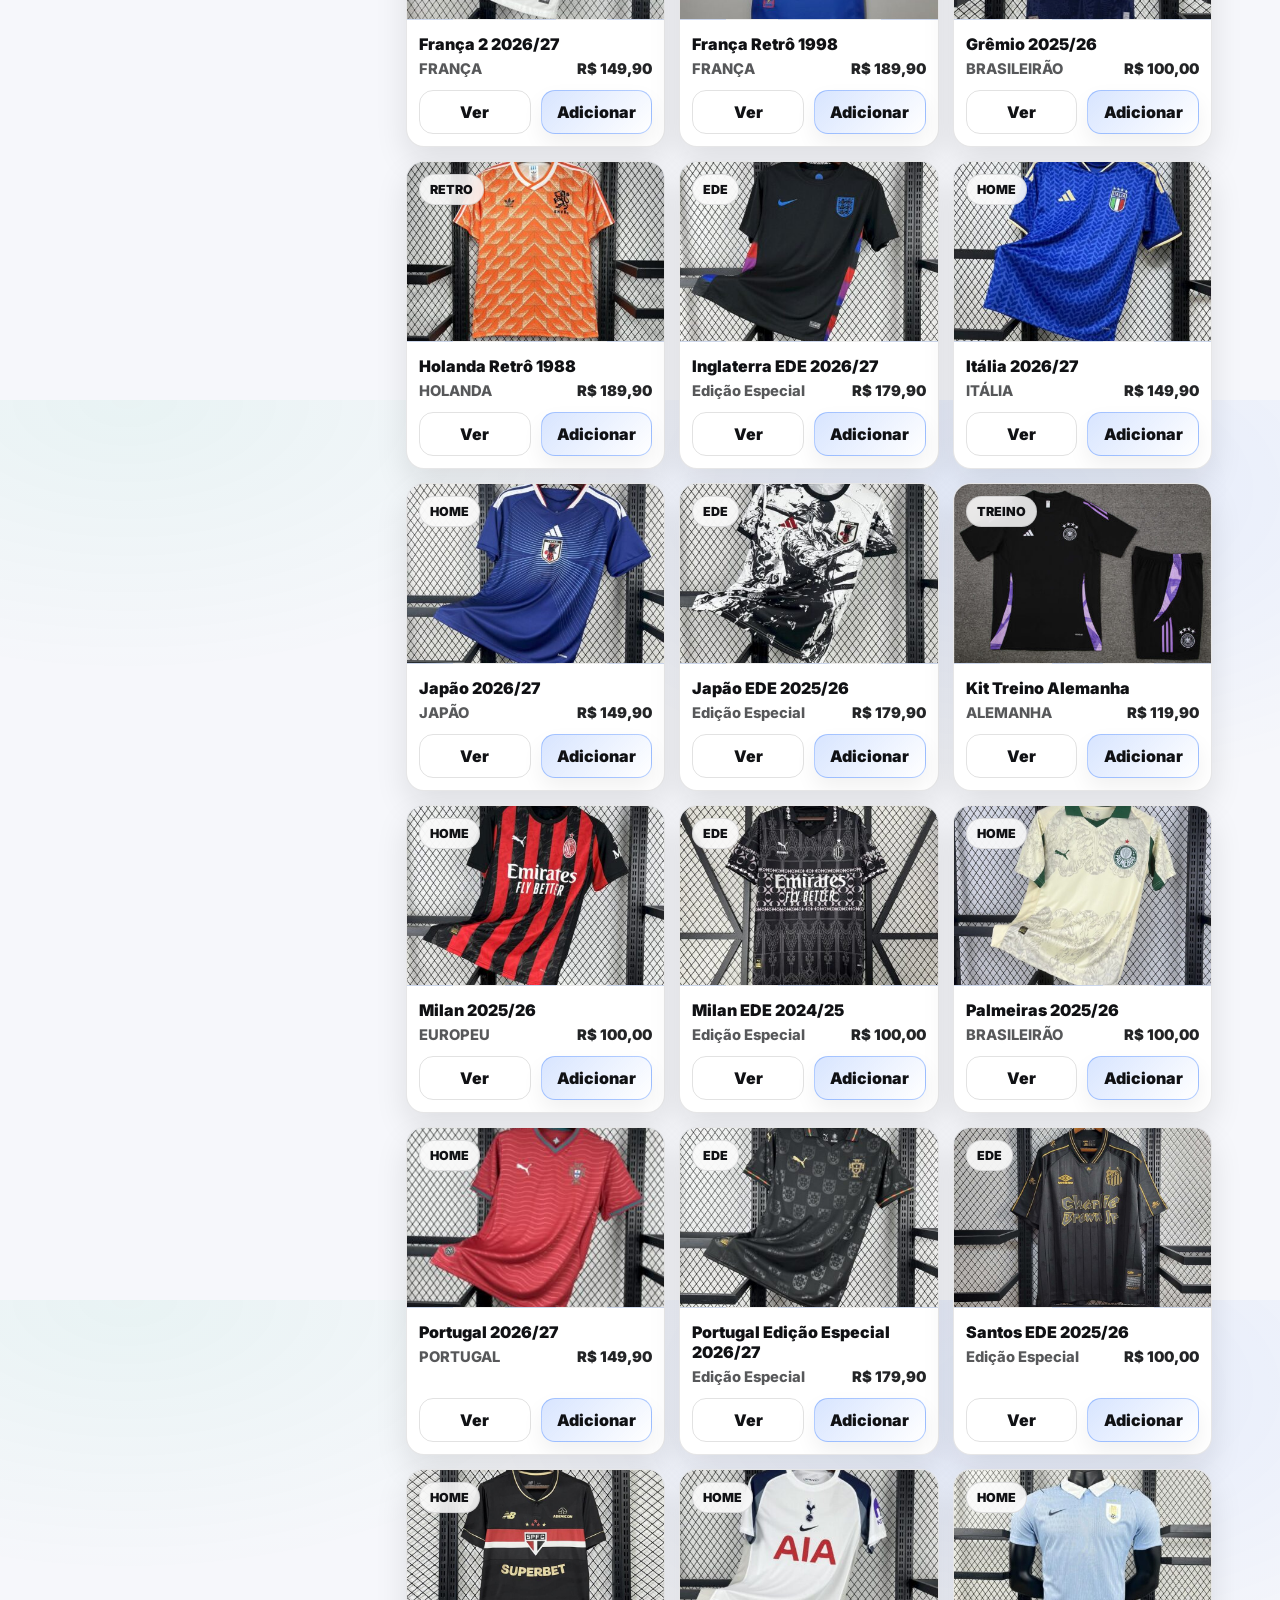
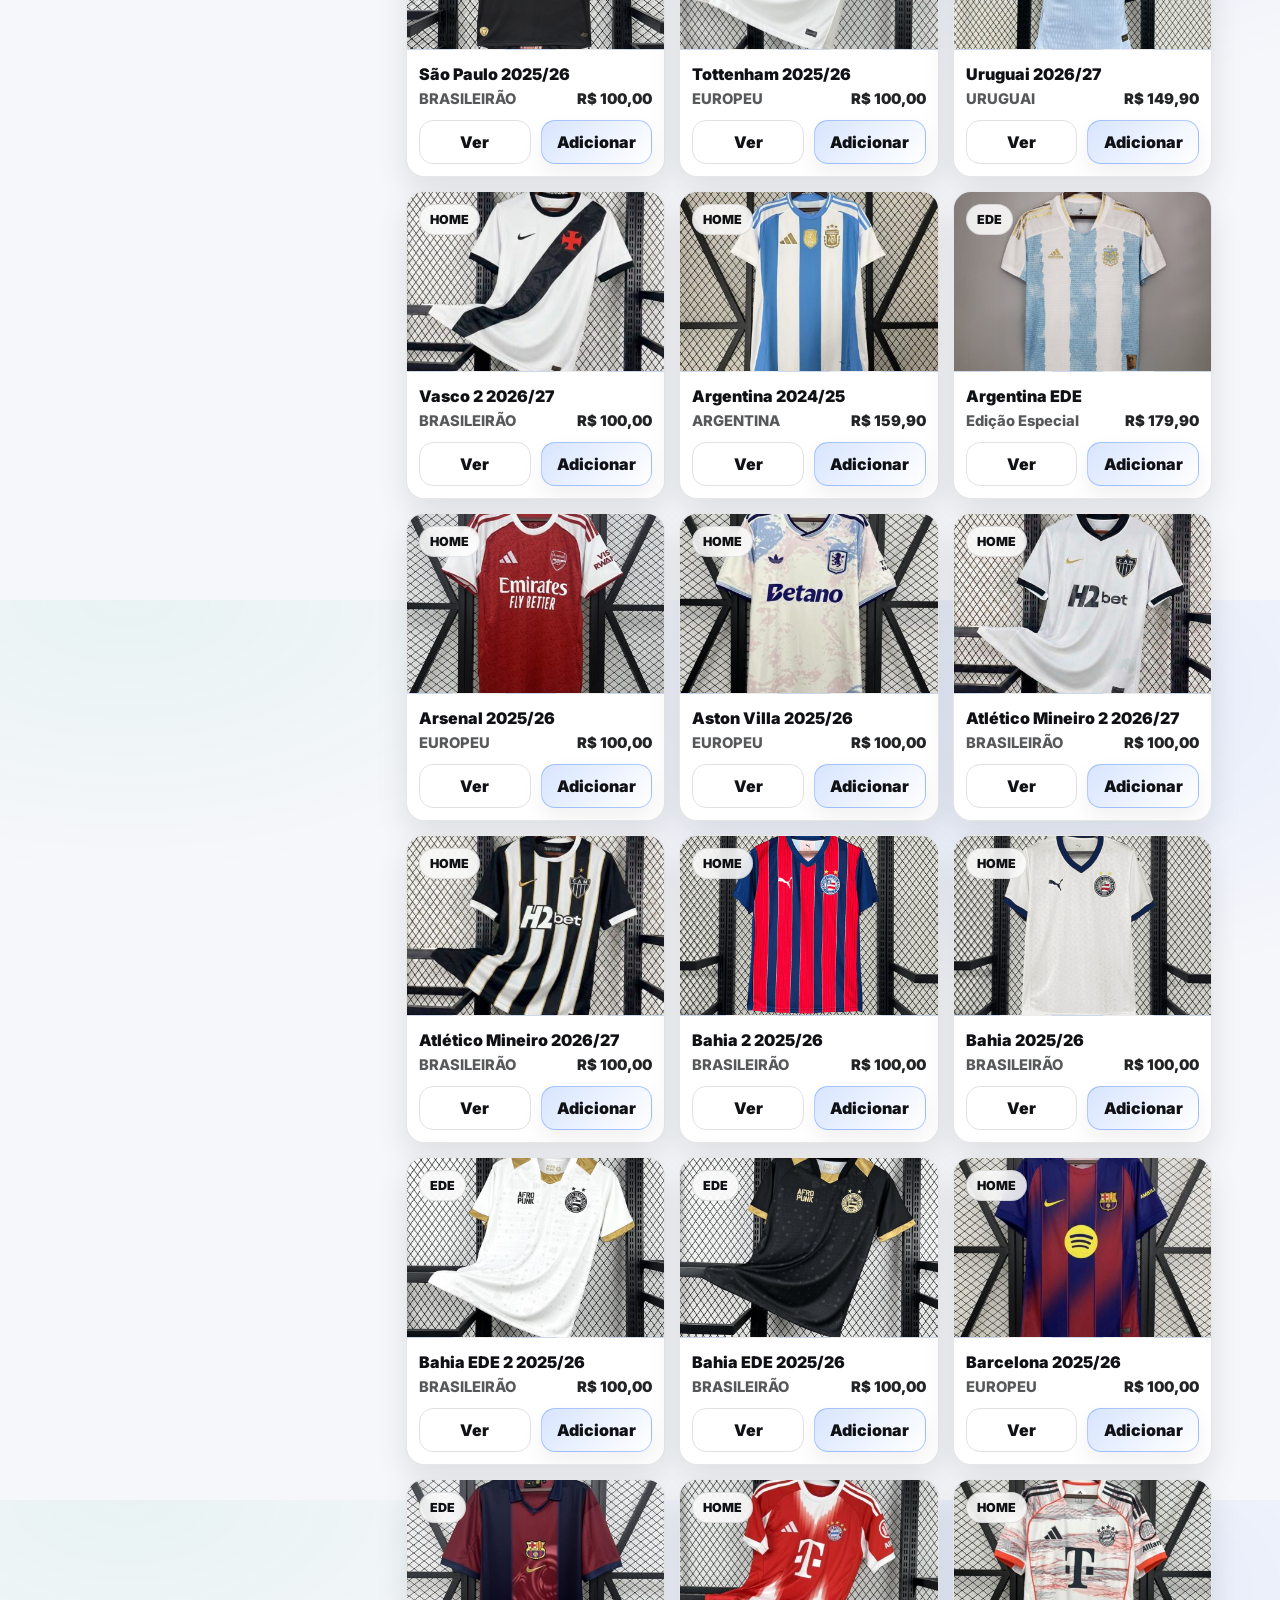
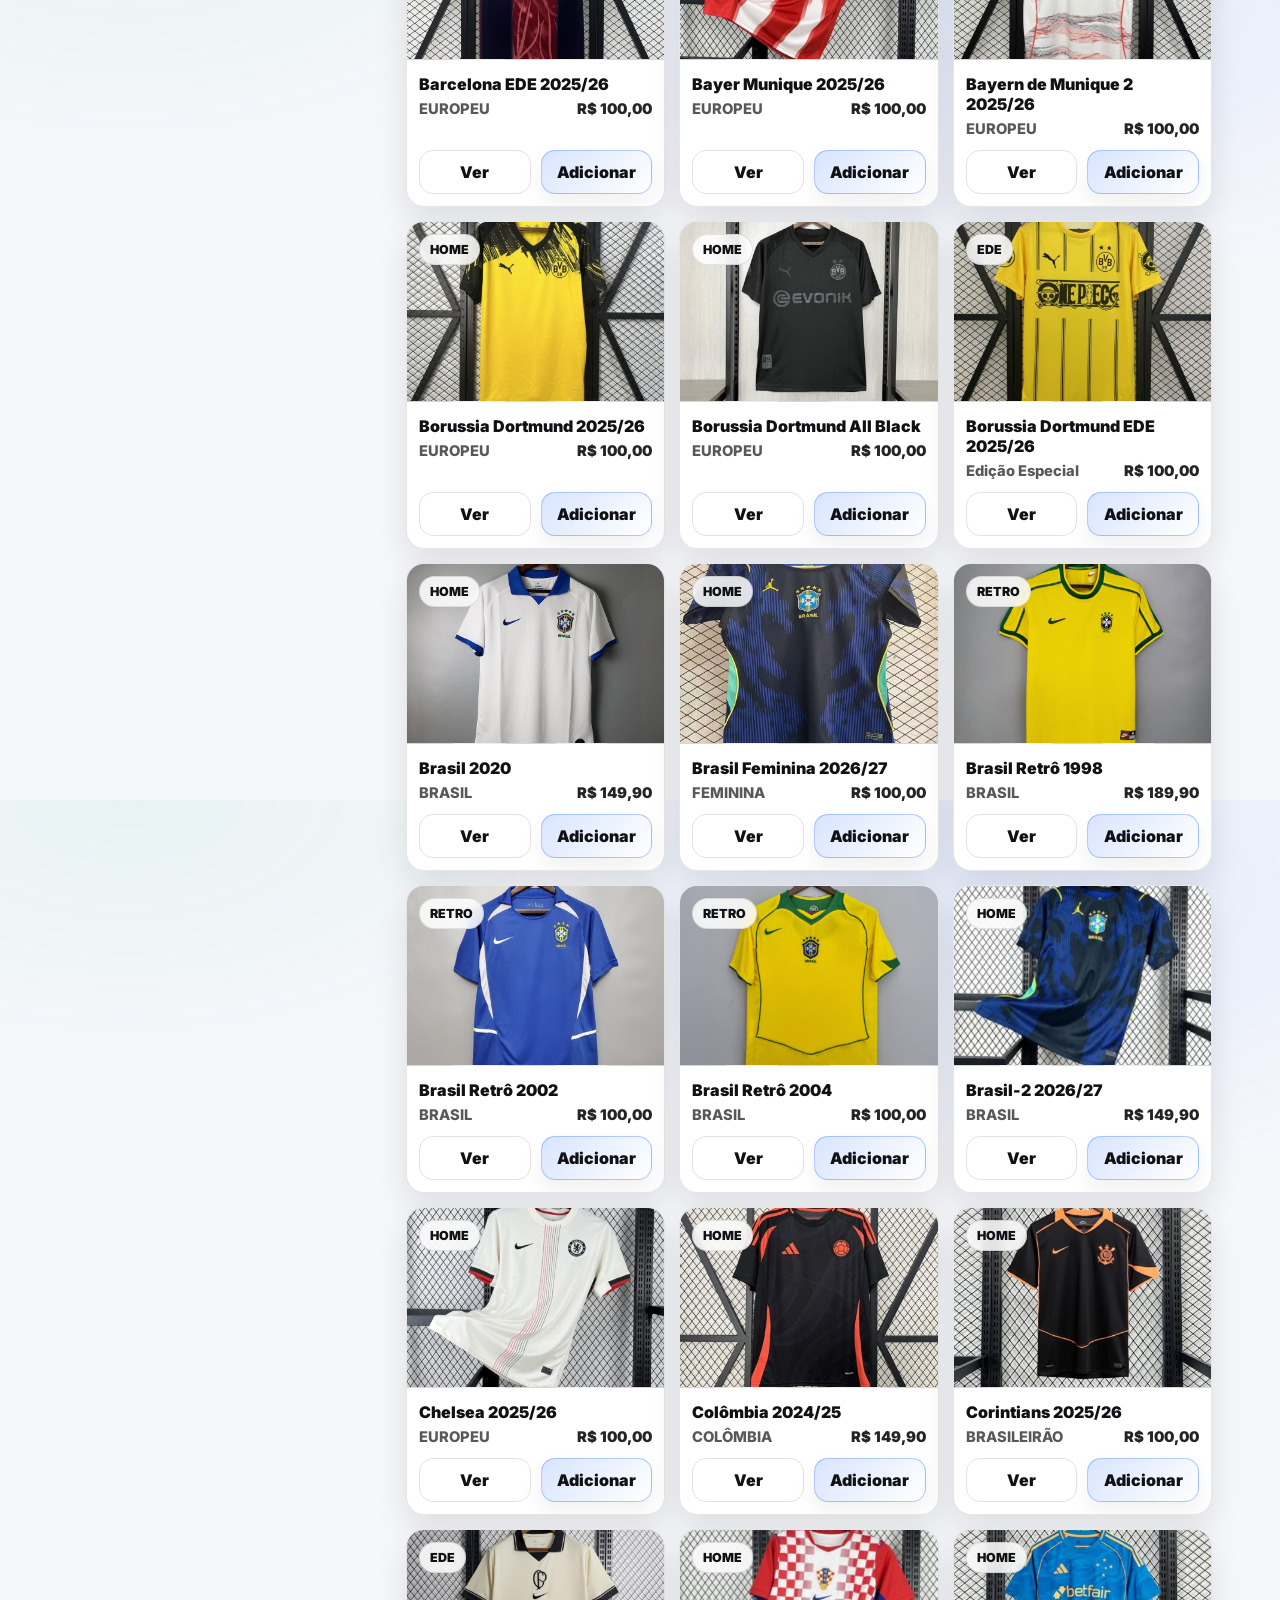
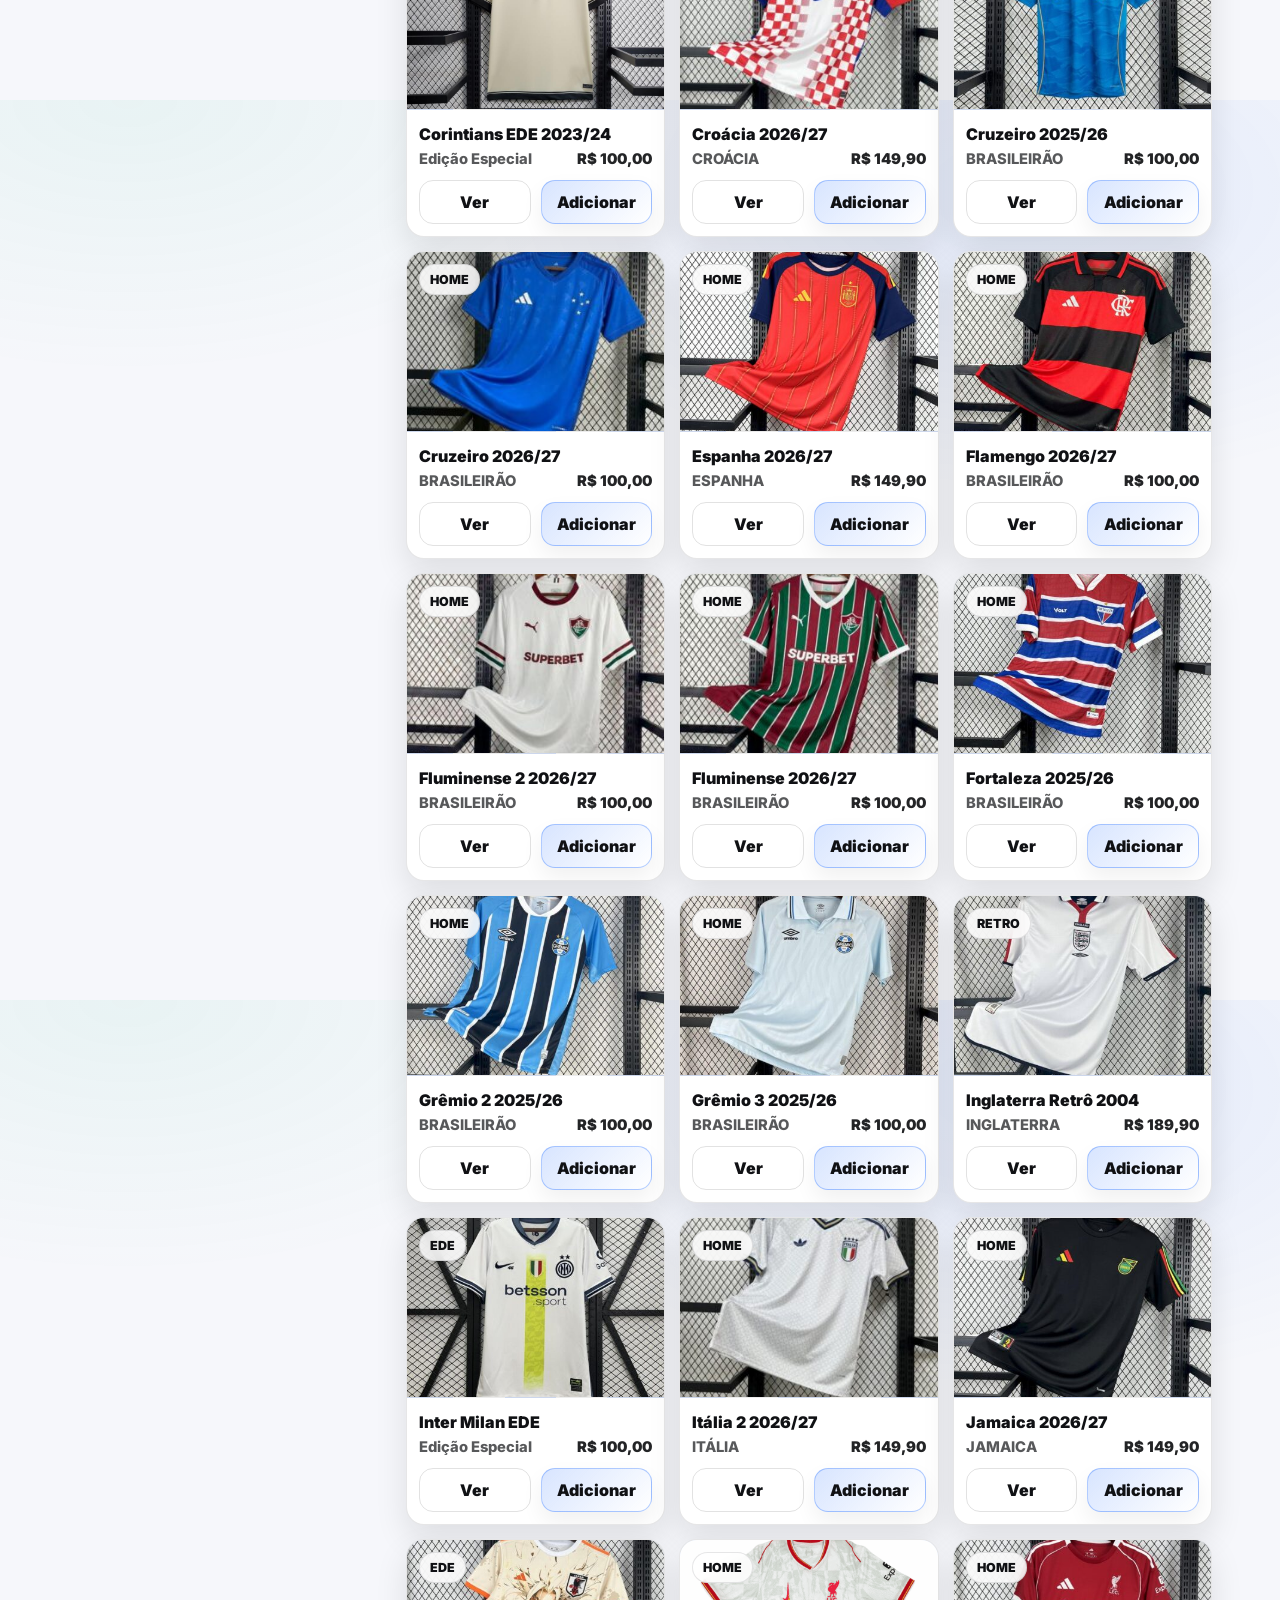
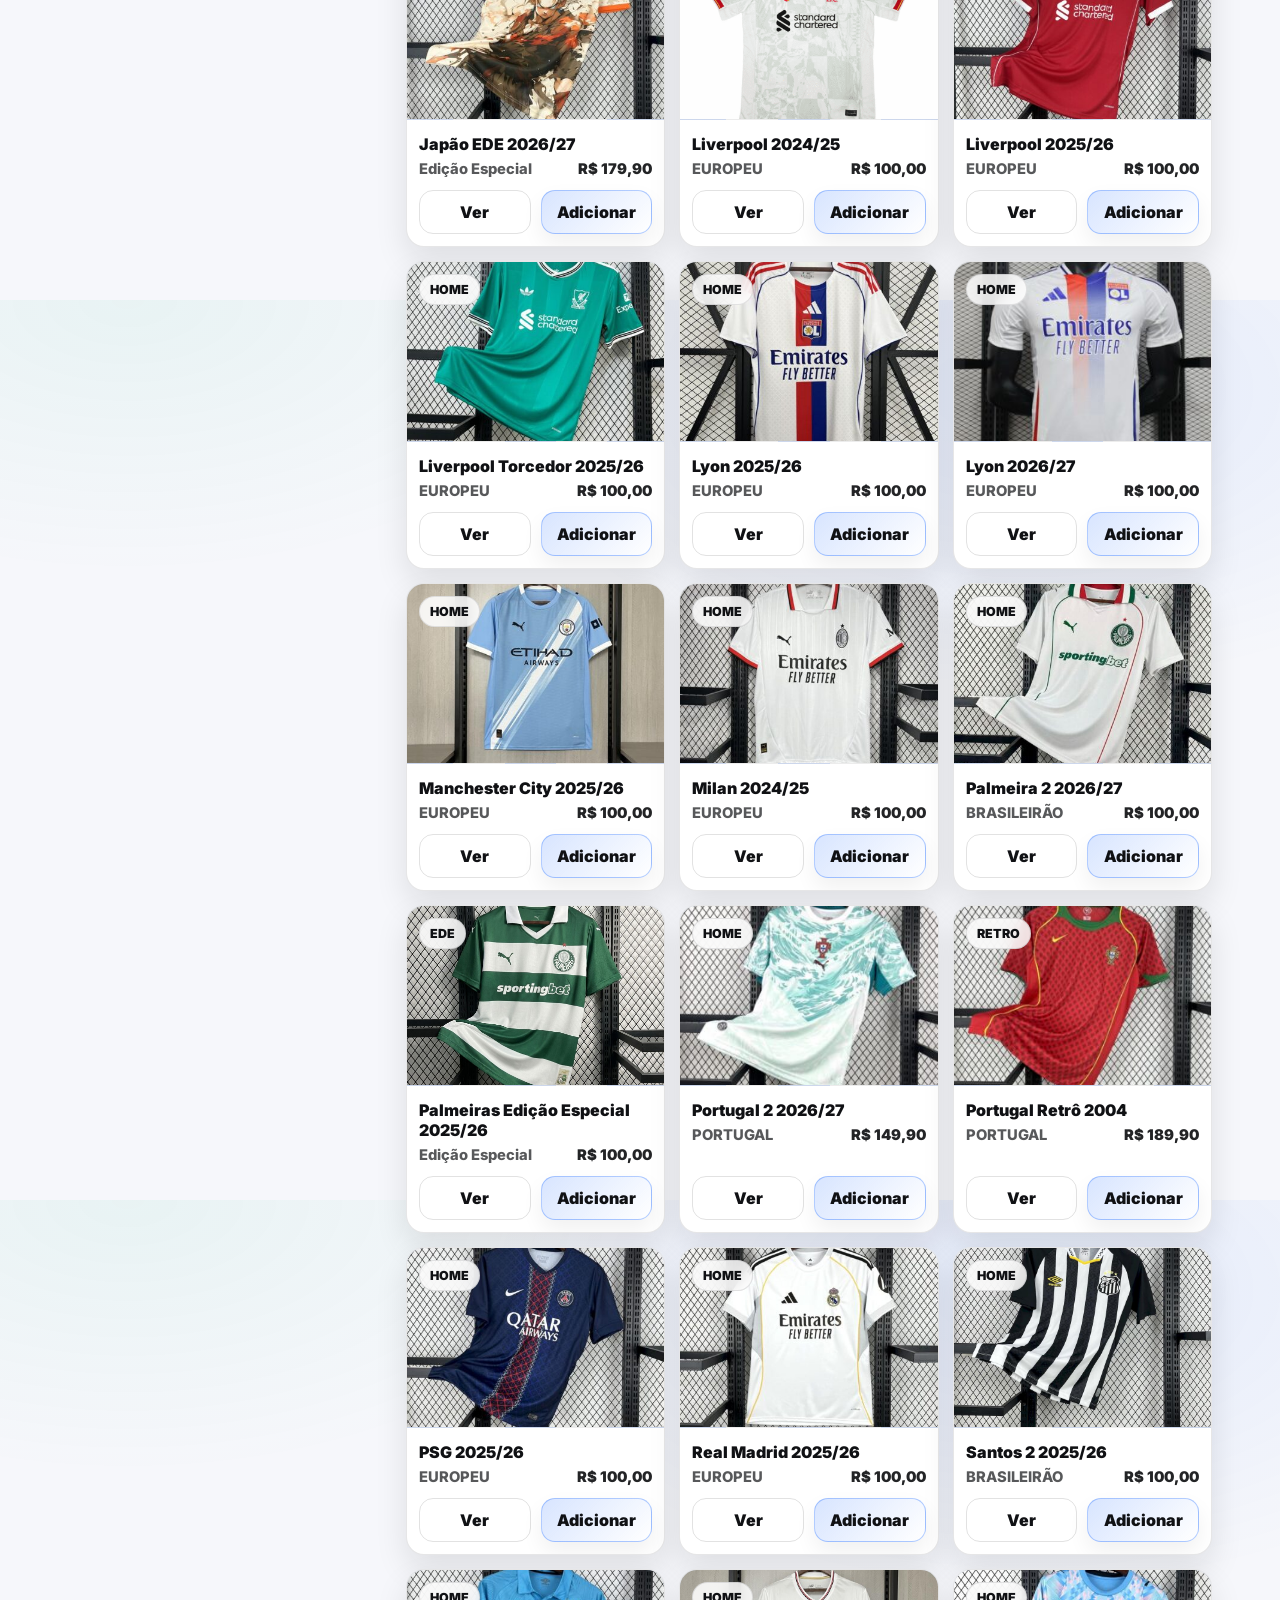
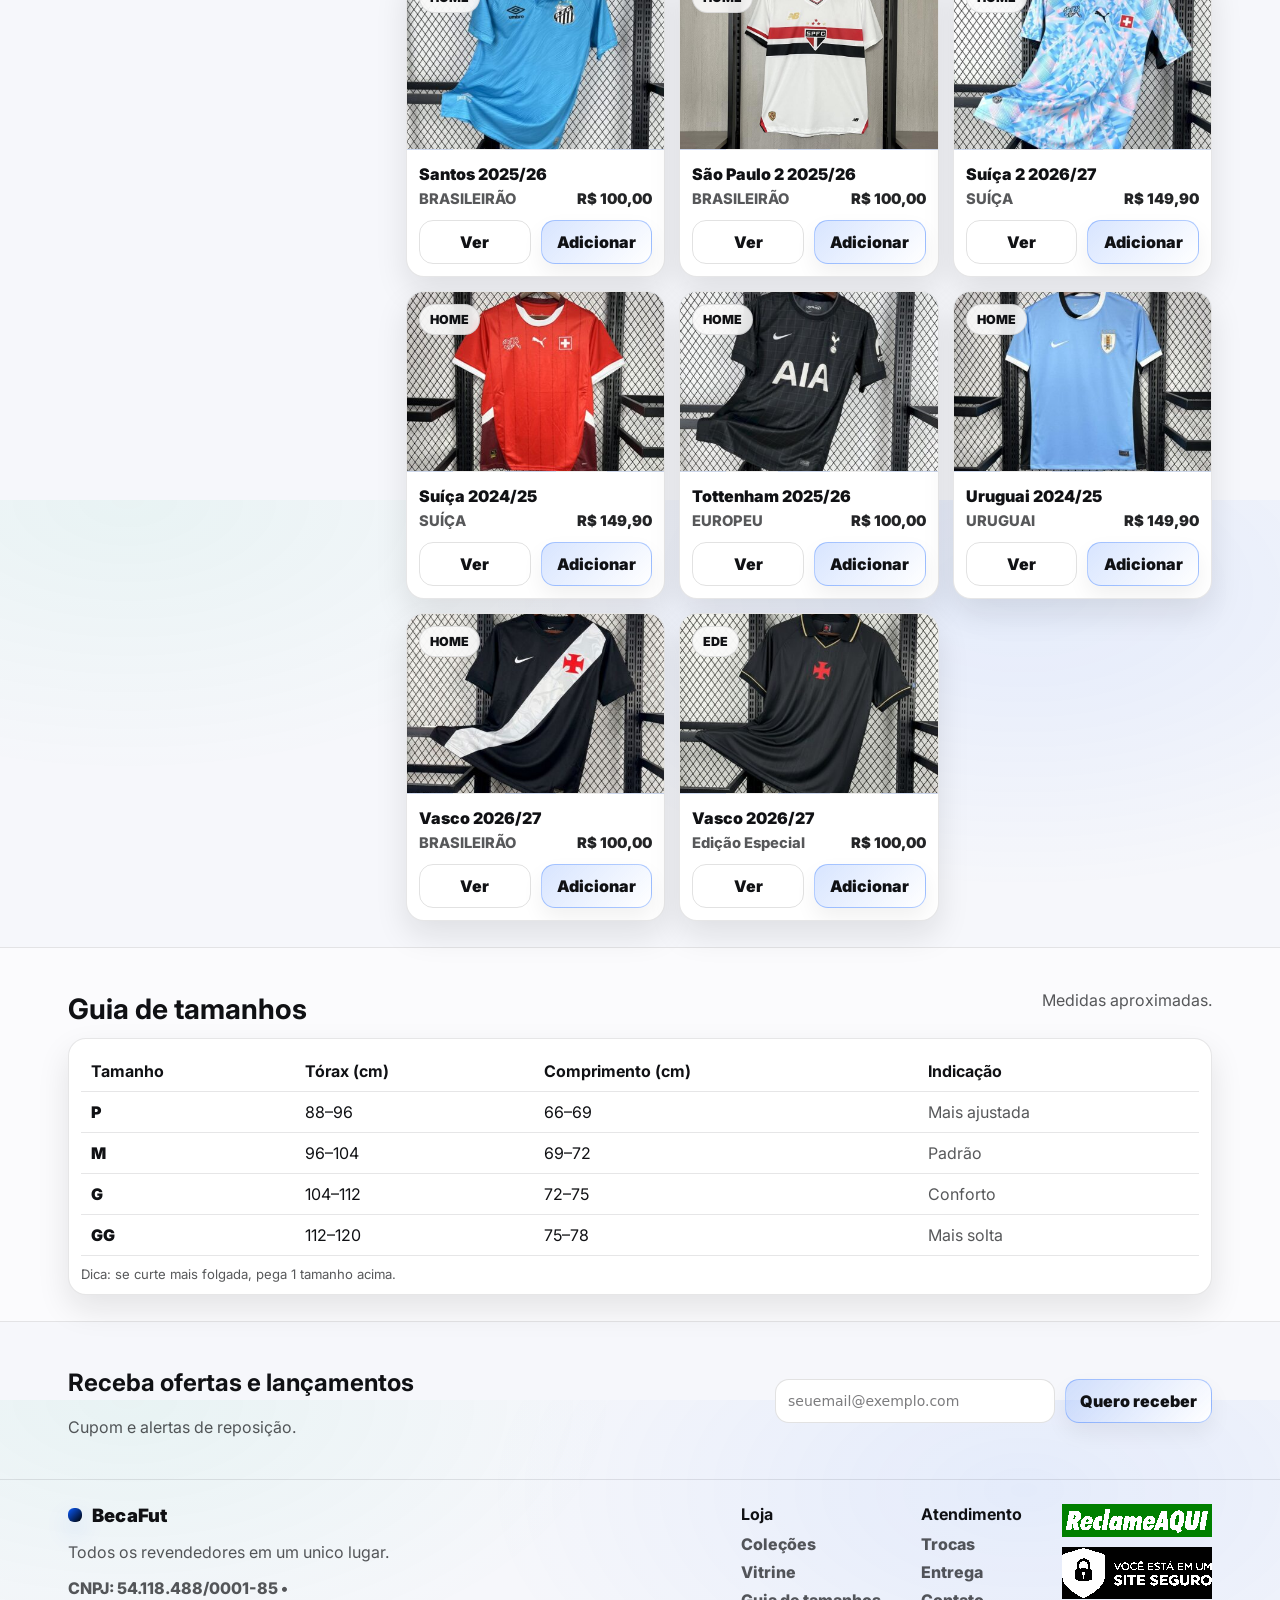
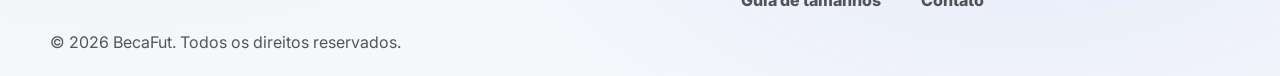
==== commit ea79a893: "add camisas novas, seção feminina, timer de promoção" ====
--- a/site-01/index.html
+++ b/site-01/index.html
@@ -65,6 +65,21 @@
       <div class="backdrop" data-close="menu"></div>
     </div>
   </header>
+
+    <!-- Barra de urgência do cupom -->
+  <div class="coupon-timer-bar" id="couponTimerBar">
+    <div class="container coupon-timer-bar__inner">
+      <div class="coupon-timer-bar__left">
+        <strong>⚡ Cupom BECA10 ativo:</strong>
+        <span>ganhe 10% OFF no pedido</span>
+      </div>
+
+      <div class="coupon-timer-bar__right">
+        <span class="coupon-timer-bar__label">expira em</span>
+        <strong id="couponTimer">15:00</strong>
+      </div>
+    </div>
+  </div>
 
   <main id="inicio">
     <!-- Hero “camisa de time” -->
@@ -338,6 +353,10 @@
         </div>
 
         <div class="coupon-box">
+          <div class="coupon-inline-timer" id="couponInlineTimer">
+            <span>⏰ Cupom <strong>BECA10</strong> expira em</span>
+            <strong id="couponTimerCart">15:00</strong>
+          </div>
           <label class="label" for="couponCode">Cupom</label>
           <div class="coupon-box__row">
             <input type="text" id="couponCode" class="coupon-input" placeholder="Digite seu cupom" />
@@ -510,6 +529,68 @@
 
     <div class="backdrop" data-close="checkout"></div>
   </div>
+    <!-- Success / Invoice Modal -->
+  <div class="modal" id="successModal" aria-hidden="true">
+    <div class="invoice__panel" role="dialog" aria-modal="true" aria-label="Resumo do pedido">
+      <div class="invoice__top">
+        <div>
+          <div class="invoice__kicker">Pedido confirmado</div>
+          <h3 class="invoice__title">Resumo da sua compra</h3>
+          <p class="invoice__subtitle">Confira os itens do seu pedido abaixo.</p>
+        </div>
+        <button class="invoice__close" type="button" id="btnCloseSuccessModal" aria-label="Fechar">✕</button>
+      </div>
+
+      <div class="invoice__body">
+        <div class="invoice__status">
+          <div class="invoice__status-icon">✅</div>
+          <div>
+            <strong>Pagamento enviado com sucesso</strong>
+            <p>Seu pedido foi recebido e está em processamento.</p>
+          </div>
+        </div>
+
+        <div class="invoice__meta">
+          <div class="invoice__meta-item">
+            <span>Cliente</span>
+            <strong id="invoiceCustomerName">-</strong>
+          </div>
+          <div class="invoice__meta-item">
+            <span>Email</span>
+            <strong id="invoiceCustomerEmail">-</strong>
+          </div>
+          <div class="invoice__meta-item">
+            <span>Data</span>
+            <strong id="invoiceDate">-</strong>
+          </div>
+        </div>
+
+        <div class="invoice__items" id="invoiceItems"></div>
+
+        <div class="invoice__summary">
+          <div class="invoice__row">
+            <span>Subtotal</span>
+            <strong id="invoiceSubtotal">R$ 0,00</strong>
+          </div>
+          <div class="invoice__row" id="invoiceDiscountRow" style="display:none;">
+            <span>Desconto</span>
+            <strong id="invoiceDiscount">-R$ 0,00</strong>
+          </div>
+          <div class="invoice__row invoice__row--total">
+            <span>Total</span>
+            <strong id="invoiceTotal">R$ 0,00</strong>
+          </div>
+        </div>
+      </div>
+
+      <div class="invoice__footer">
+        <button class="btn btn--ghost" type="button" id="btnPrintInvoice">Imprimir</button>
+        <button class="btn btn--primary" type="button" id="btnFinishInvoice">Fechar</button>
+      </div>
+    </div>
+
+    <div class="backdrop" data-close="success"></div>
+  </div>
   <script src="data/products.js"></script>
   <script src="app.js"></script>
 </body>
--- a/site-01/styles.css
+++ b/site-01/styles.css
@@ -1186,4 +1186,373 @@
 .coupon-input:focus{
   border-color: rgba(11,92,255,.40);
   box-shadow: 0 0 0 4px rgba(11,92,255,.10);
+}
+
+/* ===== Modal de resumo / nota do pedido ===== */
+#successModal[aria-hidden="true"] { display: none; }
+#successModal[aria-hidden="false"] { display: block; }
+
+#successModal .backdrop{
+  z-index: 100;
+  background: rgba(0,0,0,.38);
+}
+
+.invoice__panel{
+  position: fixed;
+  left: 50%;
+  top: 50%;
+  transform: translate(-50%, -50%);
+  width: min(760px, calc(100vw - 24px));
+  max-height: calc(100vh - 24px);
+  background: #fff;
+  border-radius: 20px;
+  border: 1px solid rgba(16,17,20,.10);
+  box-shadow: 0 30px 80px rgba(0,0,0,.25);
+  overflow: hidden;
+  z-index: 110;
+  animation: invoiceIn .18s ease-out;
+}
+
+@keyframes invoiceIn {
+  from { opacity: 0; transform: translate(-50%, -48%) scale(.98); }
+  to   { opacity: 1; transform: translate(-50%, -50%) scale(1); }
+}
+
+.invoice__top{
+  display:flex;
+  align-items:flex-start;
+  justify-content:space-between;
+  gap:12px;
+  padding:18px 18px 14px;
+  border-bottom:1px solid rgba(16,17,20,.08);
+  background:
+    radial-gradient(600px 180px at 0% 0%, rgba(11,92,255,.07), transparent 60%),
+    #fff;
+}
+
+.invoice__kicker{
+  font-size:12px;
+  text-transform:uppercase;
+  letter-spacing:.08em;
+  font-weight:900;
+  color:rgba(16,17,20,.50);
+}
+
+.invoice__title{
+  margin:4px 0 4px;
+  font-size:1.35rem;
+  font-weight:950;
+}
+
+.invoice__subtitle{
+  margin:0;
+  color:var(--muted);
+  font-weight:700;
+}
+
+.invoice__close{
+  border:0;
+  background:transparent;
+  cursor:pointer;
+  font-size:18px;
+  padding:8px 10px;
+  border-radius:10px;
+}
+.invoice__close:hover{
+  background:rgba(16,17,20,.05);
+}
+
+.invoice__body{
+  padding:18px;
+  overflow:auto;
+  max-height: calc(100vh - 180px);
+}
+
+.invoice__status{
+  display:flex;
+  align-items:center;
+  gap:12px;
+  padding:14px;
+  border-radius:16px;
+  background:rgba(16,185,129,.08);
+  border:1px solid rgba(16,185,129,.18);
+  margin-bottom:16px;
+}
+
+.invoice__status-icon{
+  width:42px;
+  height:42px;
+  border-radius:999px;
+  display:flex;
+  align-items:center;
+  justify-content:center;
+  font-size:1.1rem;
+  background:#fff;
+}
+
+.invoice__status p{
+  margin:4px 0 0;
+  color:var(--muted);
+  font-weight:700;
+}
+
+.invoice__meta{
+  display:grid;
+  grid-template-columns: repeat(3, minmax(0, 1fr));
+  gap:10px;
+  margin-bottom:16px;
+}
+
+.invoice__meta-item{
+  border:1px solid rgba(16,17,20,.10);
+  background:#fff;
+  border-radius:14px;
+  padding:12px;
+}
+
+.invoice__meta-item span{
+  display:block;
+  font-size:.82rem;
+  color:var(--muted);
+  font-weight:800;
+  margin-bottom:6px;
+}
+
+.invoice__meta-item strong{
+  font-size:.95rem;
+  font-weight:950;
+  word-break:break-word;
+}
+
+.invoice__items{
+  display:flex;
+  flex-direction:column;
+  gap:12px;
+}
+
+.invoice-item{
+  display:grid;
+  grid-template-columns: 84px 1fr auto;
+  gap:12px;
+  padding:12px;
+  border:1px solid rgba(16,17,20,.10);
+  border-radius:16px;
+  background:#fff;
+}
+
+.invoice-item__thumb{
+  width:84px;
+  height:84px;
+  border-radius:14px;
+  overflow:hidden;
+  border:1px solid rgba(16,17,20,.08);
+  background:rgba(16,17,20,.03);
+}
+
+.invoice-item__thumb img{
+  width:100%;
+  height:100%;
+  object-fit:cover;
+  display:block;
+}
+
+.invoice-item__name{
+  font-weight:950;
+  margin-bottom:4px;
+}
+
+.invoice-item__meta{
+  color:var(--muted);
+  font-weight:800;
+  font-size:.92rem;
+  line-height:1.45;
+}
+
+.invoice-item__values{
+  text-align:right;
+  min-width:140px;
+  display:flex;
+  flex-direction:column;
+  justify-content:center;
+  gap:6px;
+}
+
+.invoice-item__values span{
+  color:var(--muted);
+  font-size:.88rem;
+  font-weight:800;
+}
+
+.invoice-item__values strong{
+  font-size:1rem;
+  font-weight:950;
+}
+
+.invoice__summary{
+  margin-top:18px;
+  border-top:1px solid rgba(16,17,20,.08);
+  padding-top:14px;
+}
+
+.invoice__row{
+  display:flex;
+  align-items:center;
+  justify-content:space-between;
+  gap:12px;
+  padding:8px 0;
+}
+
+.invoice__row span{
+  color:var(--muted);
+  font-weight:800;
+}
+
+.invoice__row strong{
+  font-weight:950;
+}
+
+.invoice__row--total{
+  margin-top:4px;
+  padding-top:14px;
+  border-top:1px dashed rgba(16,17,20,.14);
+}
+
+.invoice__row--total span,
+.invoice__row--total strong{
+  color:var(--text);
+  font-size:1.08rem;
+}
+
+.invoice__footer{
+  display:flex;
+  justify-content:flex-end;
+  gap:10px;
+  padding:16px 18px;
+  border-top:1px solid rgba(16,17,20,.08);
+  background:#fff;
+}
+
+@media (max-width: 640px){
+  .invoice__meta{
+    grid-template-columns: 1fr;
+  }
+
+  .invoice-item{
+    grid-template-columns: 1fr;
+  }
+
+  .invoice-item__thumb{
+    width:100%;
+    height:180px;
+  }
+
+  .invoice-item__values{
+    text-align:left;
+    min-width:0;
+  }
+
+  .invoice__footer{
+    flex-direction:column;
+  }
+
+  .invoice__footer .btn{
+    width:100%;
+  }
+}
+
+/* ===== Timer do cupom ===== */
+.coupon-timer-bar{
+  position: sticky;
+  top: 73px;
+  z-index: 40;
+  background: linear-gradient(90deg, rgba(11,92,255,.10), rgba(16,185,129,.10));
+  border-bottom: 1px solid rgba(16,17,20,.10);
+  backdrop-filter: blur(8px);
+}
+
+.coupon-timer-bar__inner{
+  min-height: 52px;
+  display: flex;
+  align-items: center;
+  justify-content: space-between;
+  gap: 12px;
+  padding: 10px 0;
+}
+
+.coupon-timer-bar__left{
+  display: flex;
+  align-items: center;
+  gap: 8px;
+  flex-wrap: wrap;
+  color: var(--text);
+  font-weight: 800;
+}
+
+.coupon-timer-bar__right{
+  display: inline-flex;
+  align-items: center;
+  gap: 8px;
+  padding: 8px 12px;
+  border-radius: 999px;
+  background: #fff;
+  border: 1px solid rgba(16,17,20,.10);
+  box-shadow: 0 10px 22px rgba(16,17,20,.06);
+}
+
+.coupon-timer-bar__label{
+  color: var(--muted);
+  font-weight: 800;
+  font-size: .9rem;
+}
+
+#couponTimer,
+#couponTimerCart{
+  font-size: 1rem;
+  font-weight: 950;
+  color: var(--danger);
+  letter-spacing: .04em;
+}
+
+.coupon-inline-timer{
+  display:flex;
+  align-items:center;
+  justify-content:space-between;
+  gap:12px;
+  margin-bottom:10px;
+  padding:10px 12px;
+  border-radius:12px;
+  background: rgba(239,68,68,.08);
+  border:1px solid rgba(239,68,68,.16);
+  color: var(--text);
+  font-weight: 800;
+}
+
+.coupon-inline-timer.is-expired{
+  background: rgba(16,17,20,.05);
+  border-color: rgba(16,17,20,.10);
+}
+
+.coupon-timer-bar.is-expired{
+  background: rgba(16,17,20,.05);
+}
+
+@media (max-width: 640px){
+  .coupon-timer-bar{
+    top: 65px;
+  }
+
+  .coupon-timer-bar__inner{
+    flex-direction: column;
+    align-items: flex-start;
+  }
+
+  .coupon-timer-bar__right{
+    width: 100%;
+    justify-content: space-between;
+  }
+
+  .coupon-inline-timer{
+    flex-direction: column;
+    align-items: flex-start;
+  }
 }
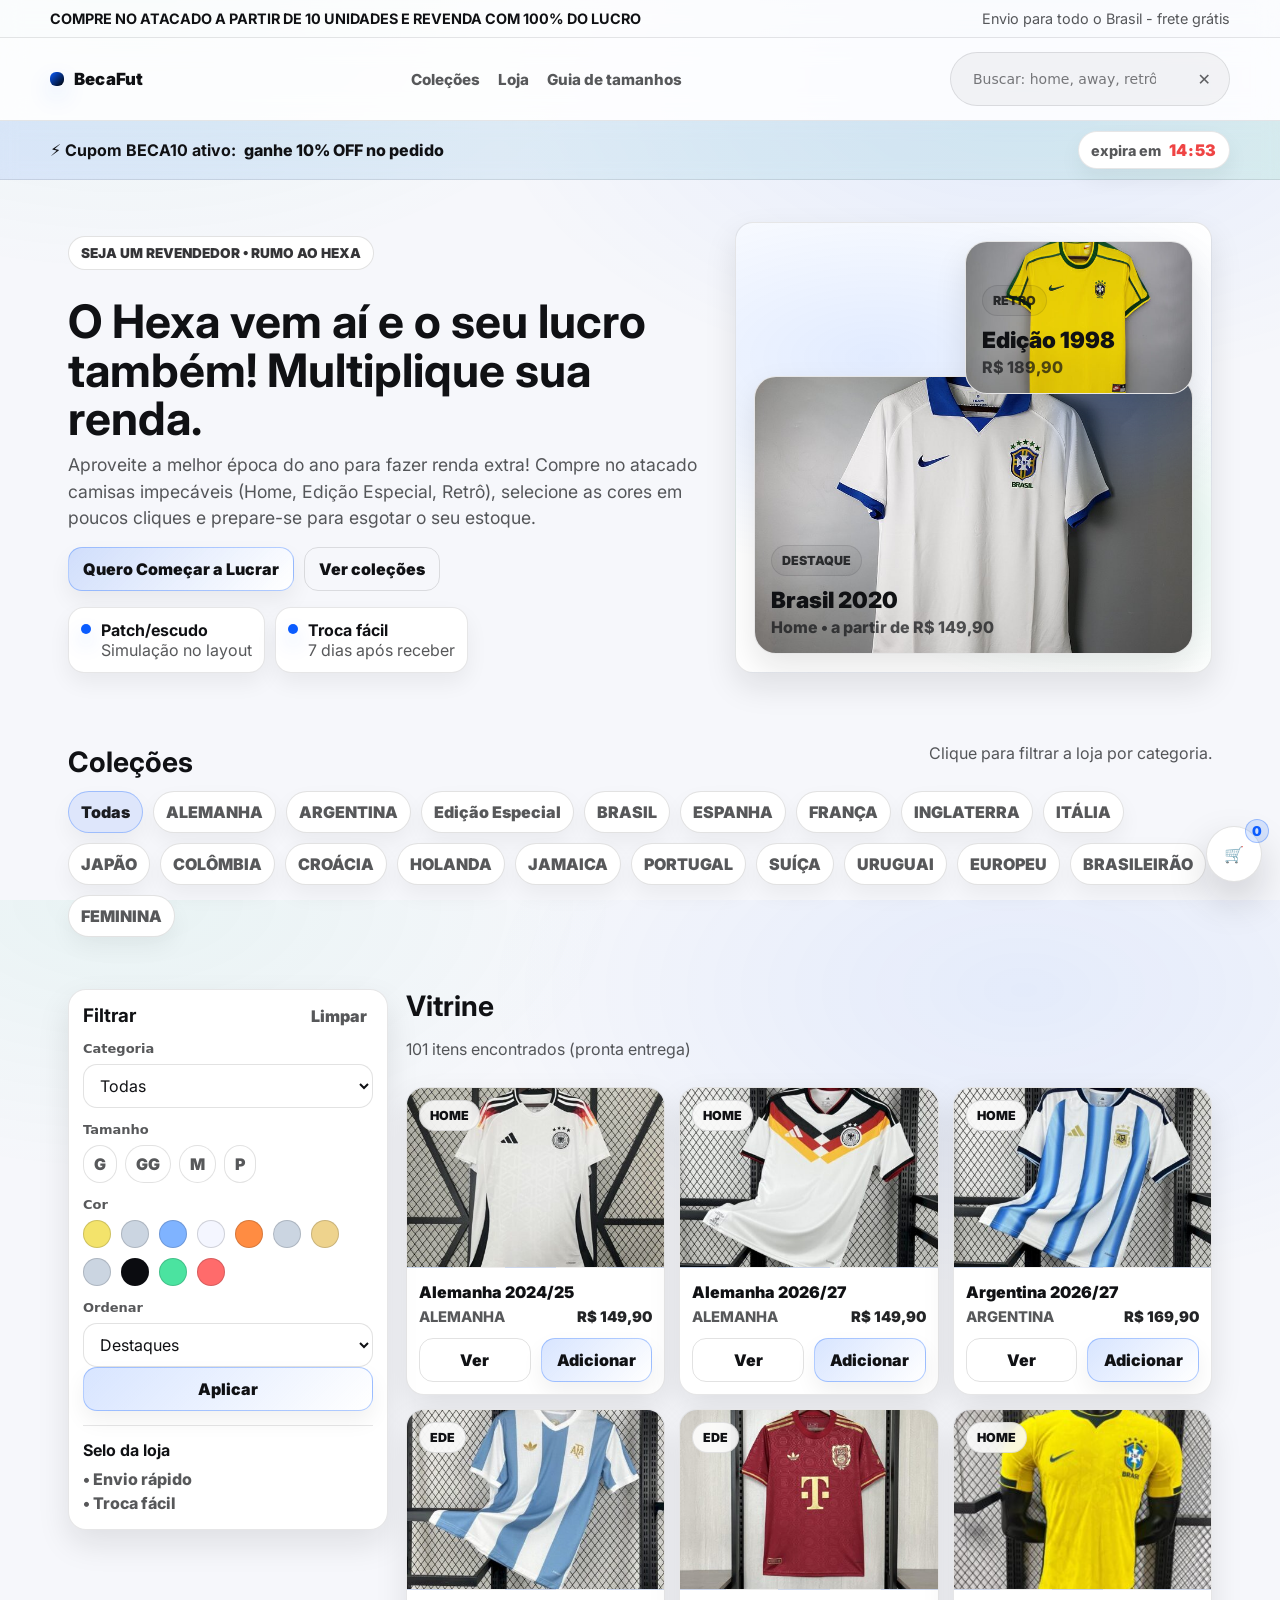
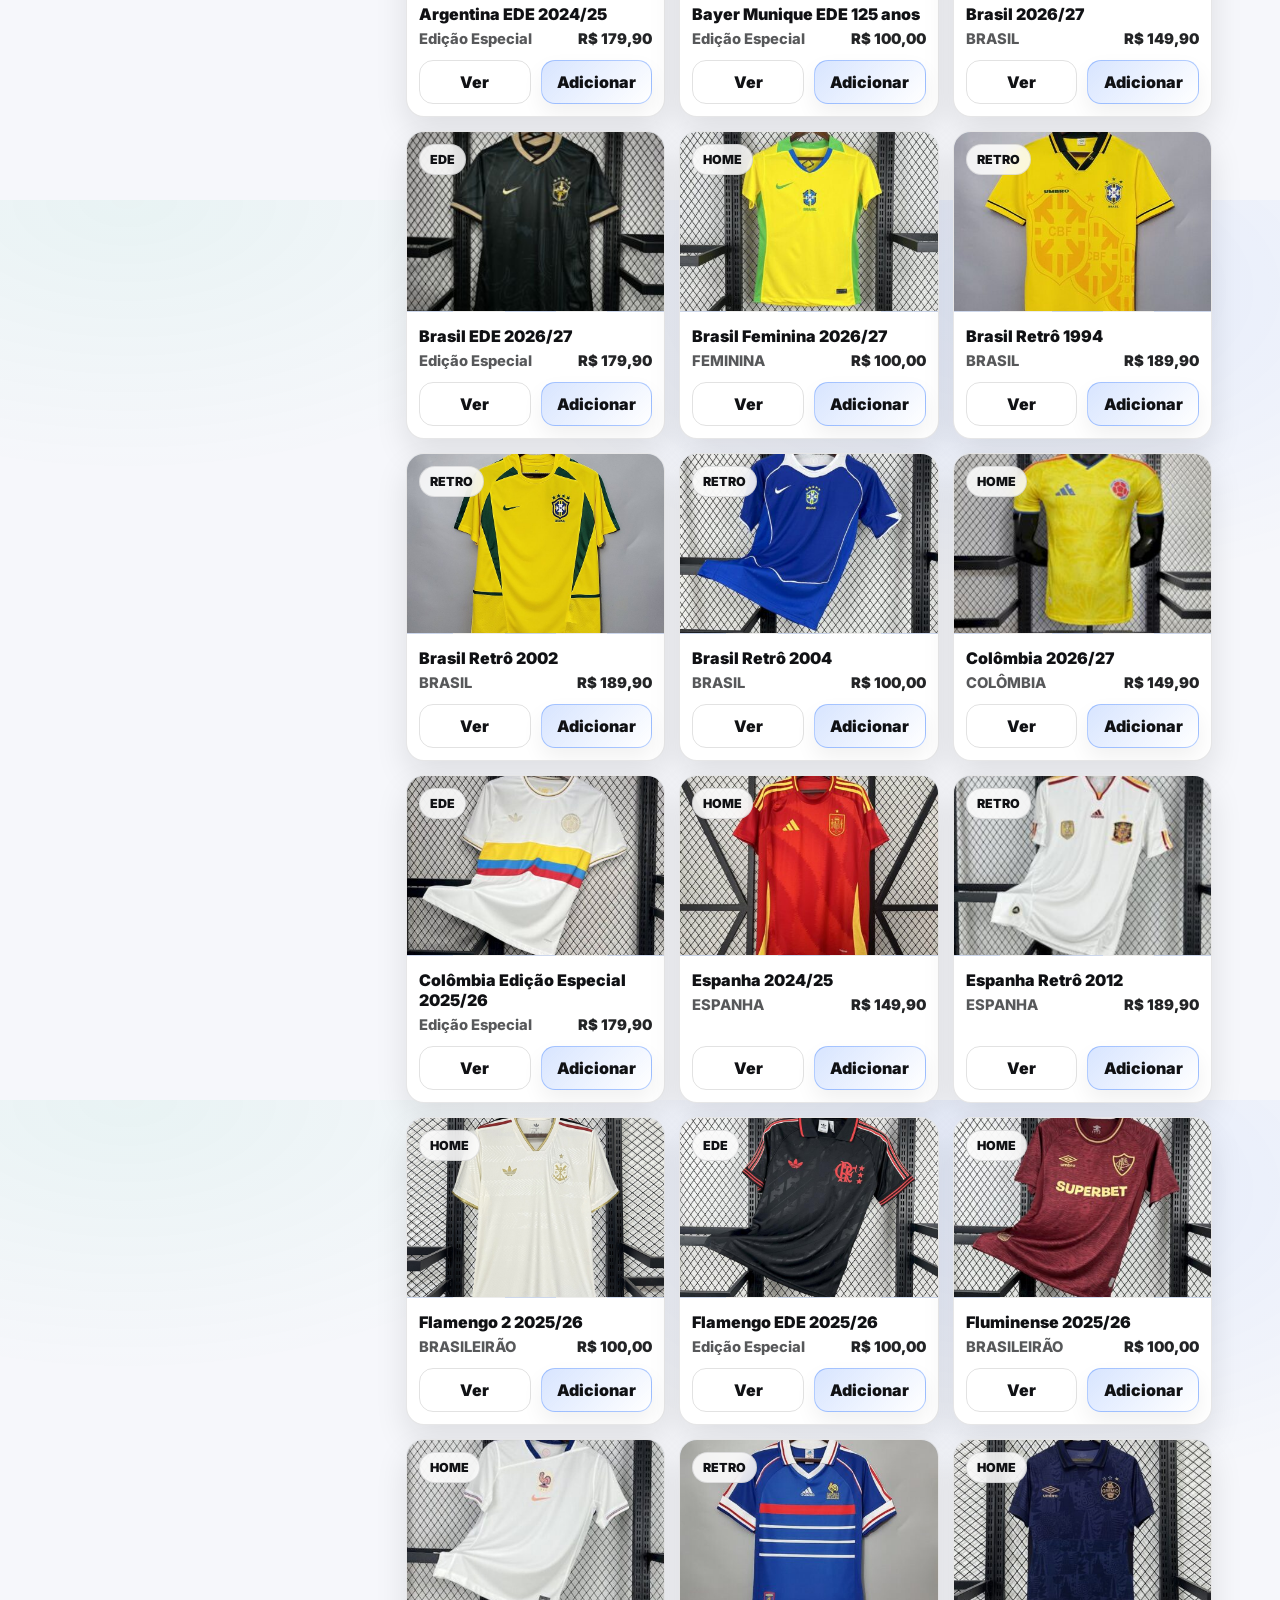
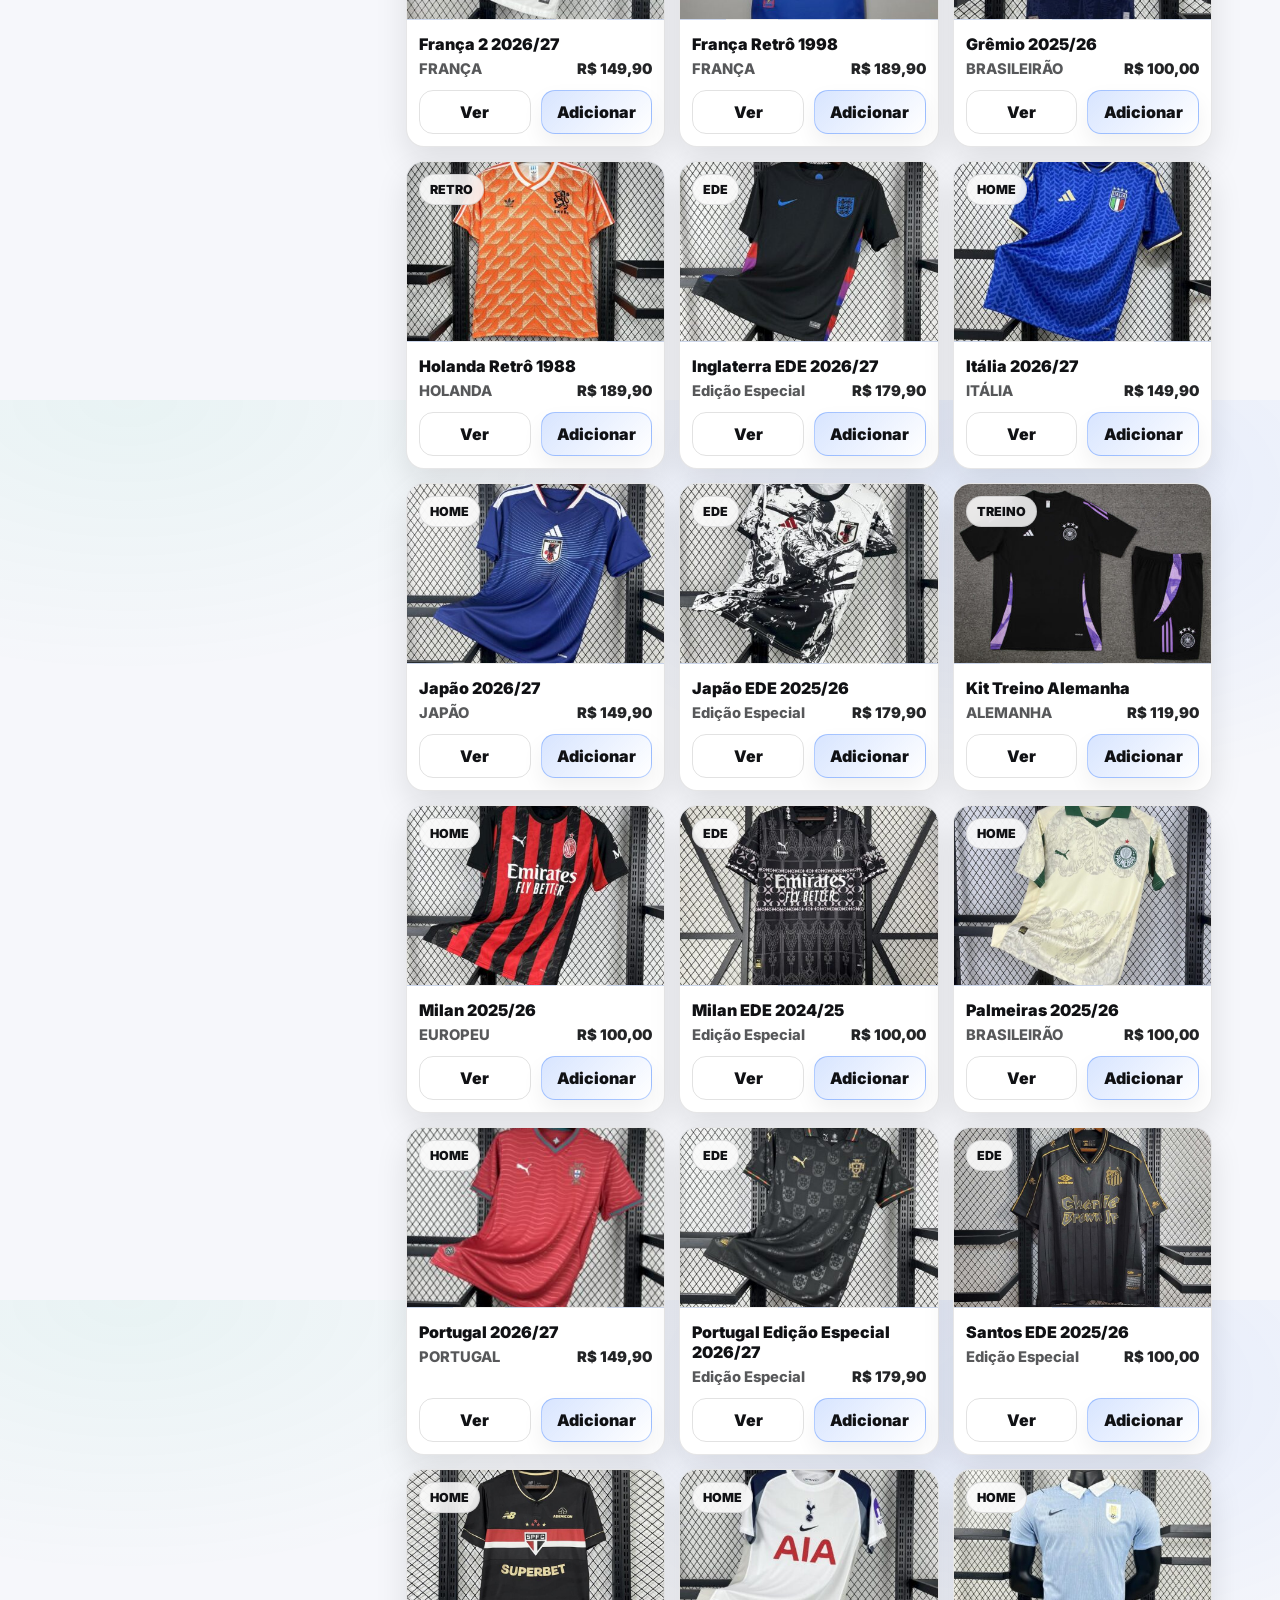
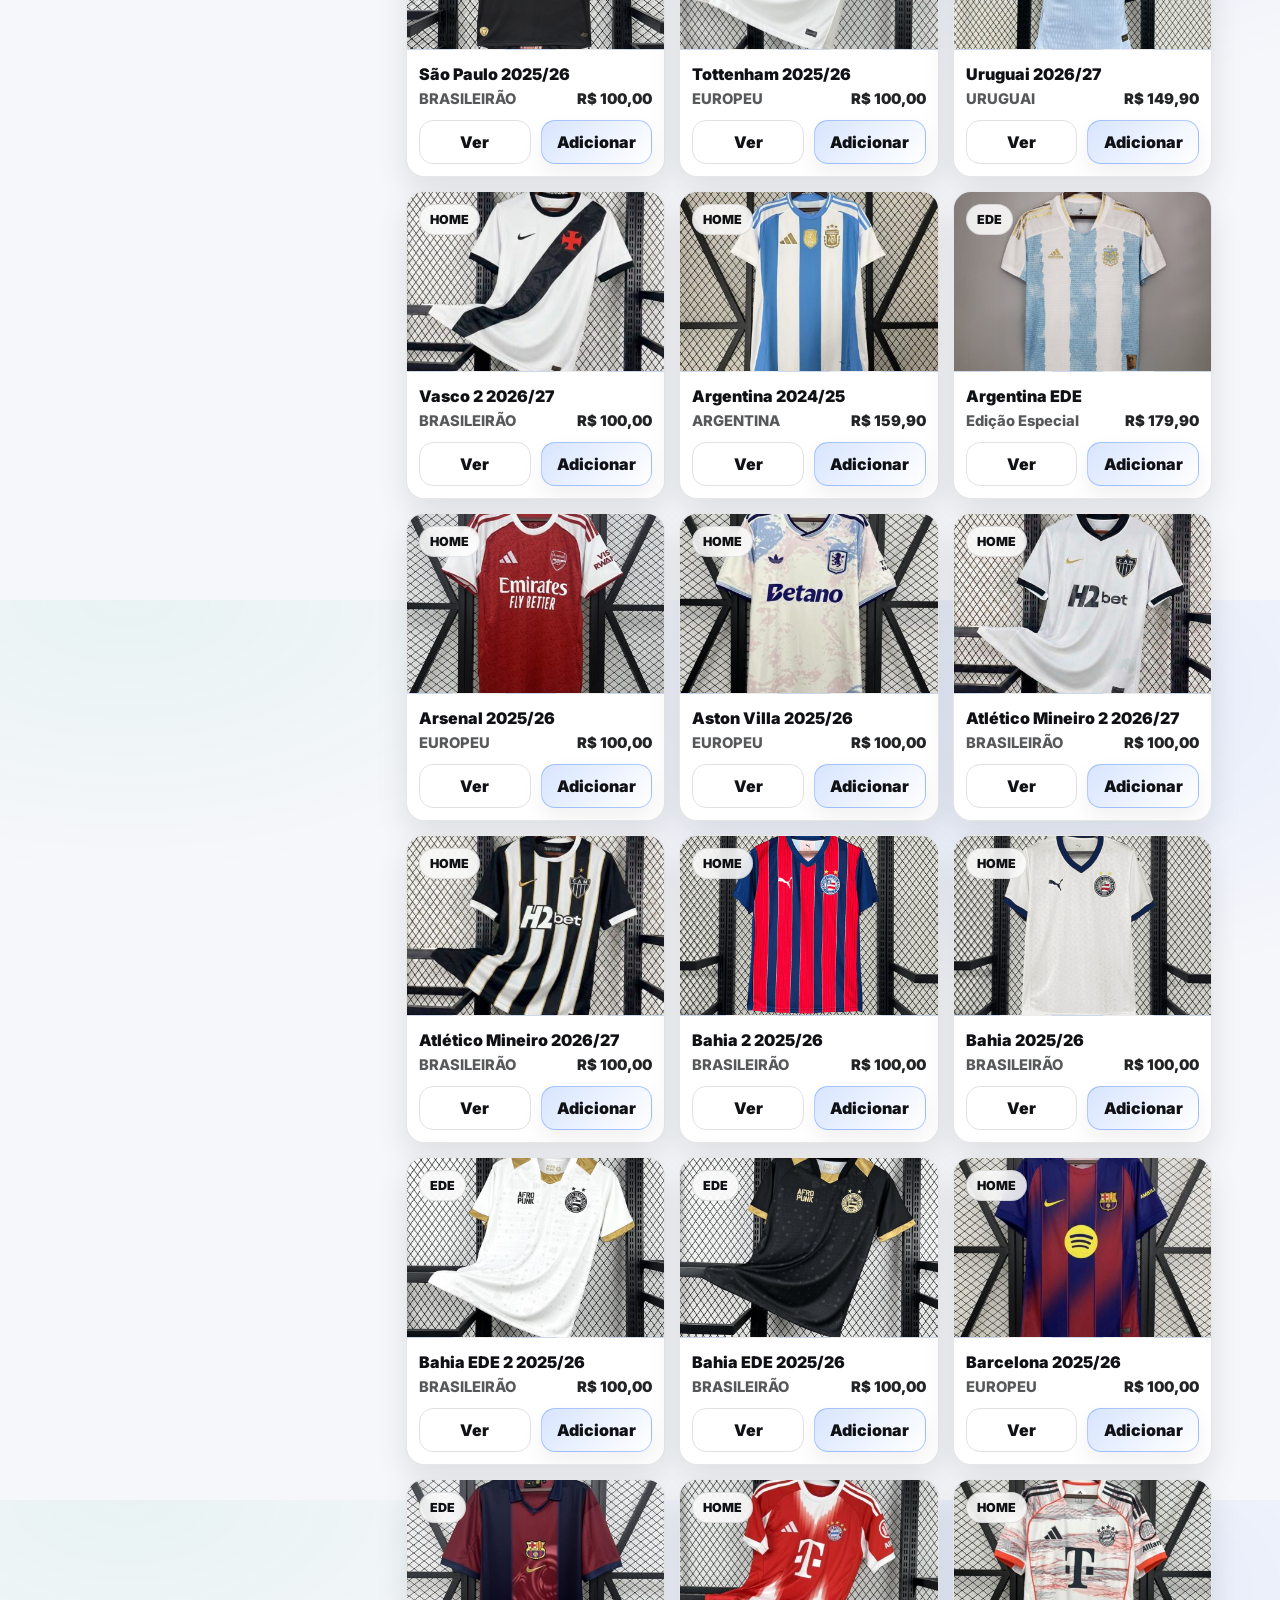
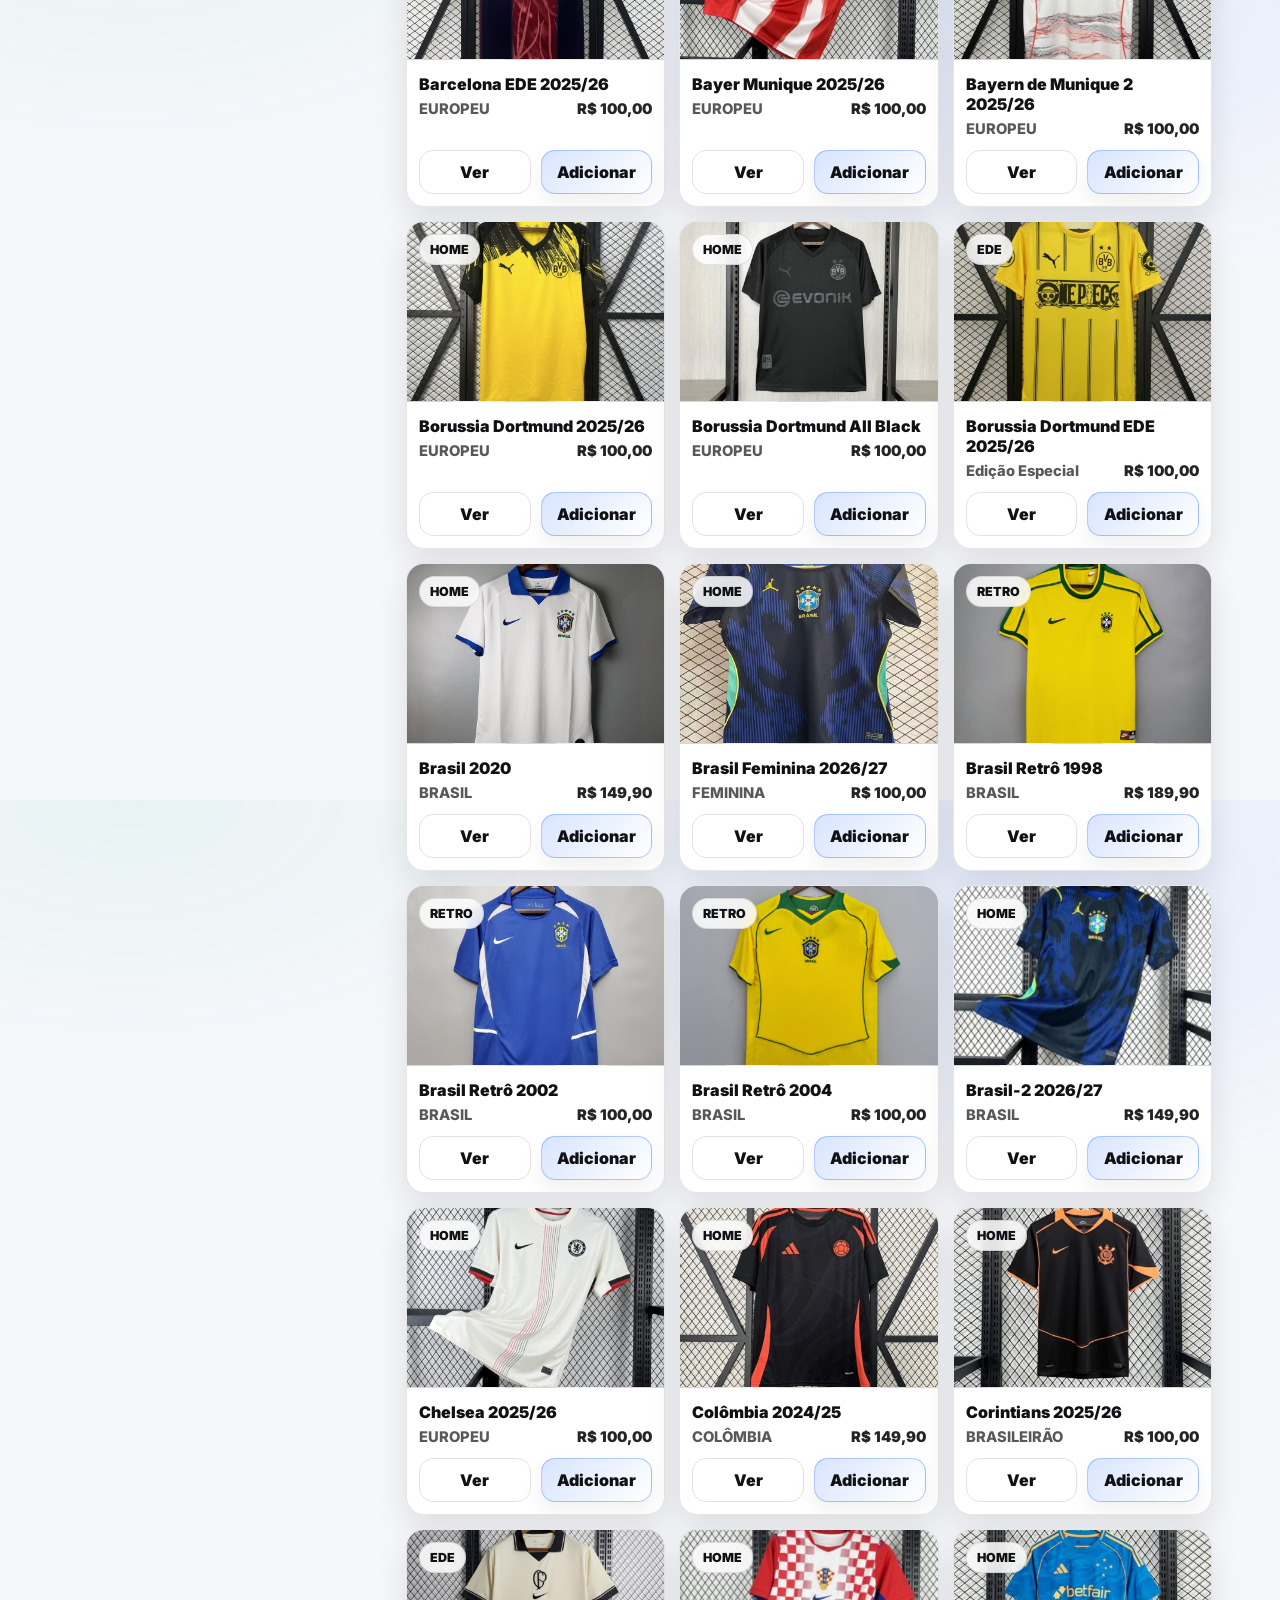
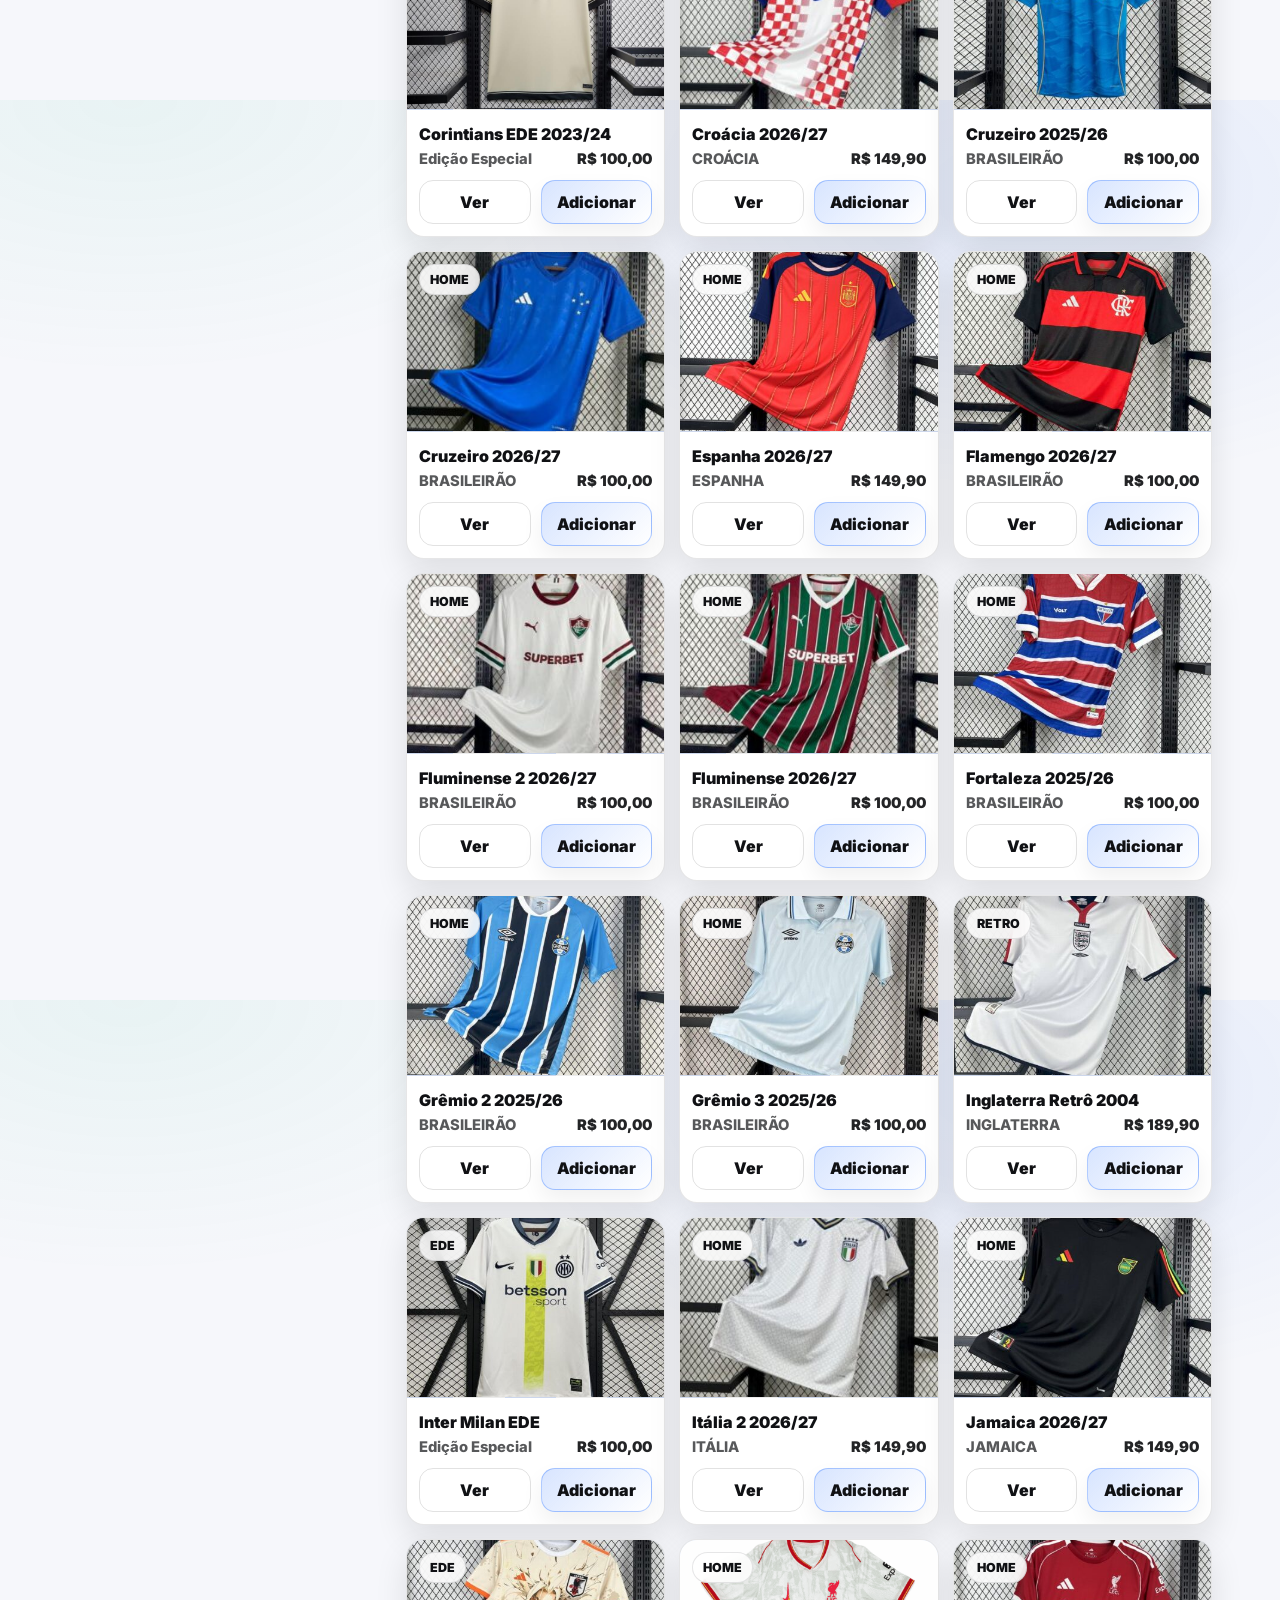
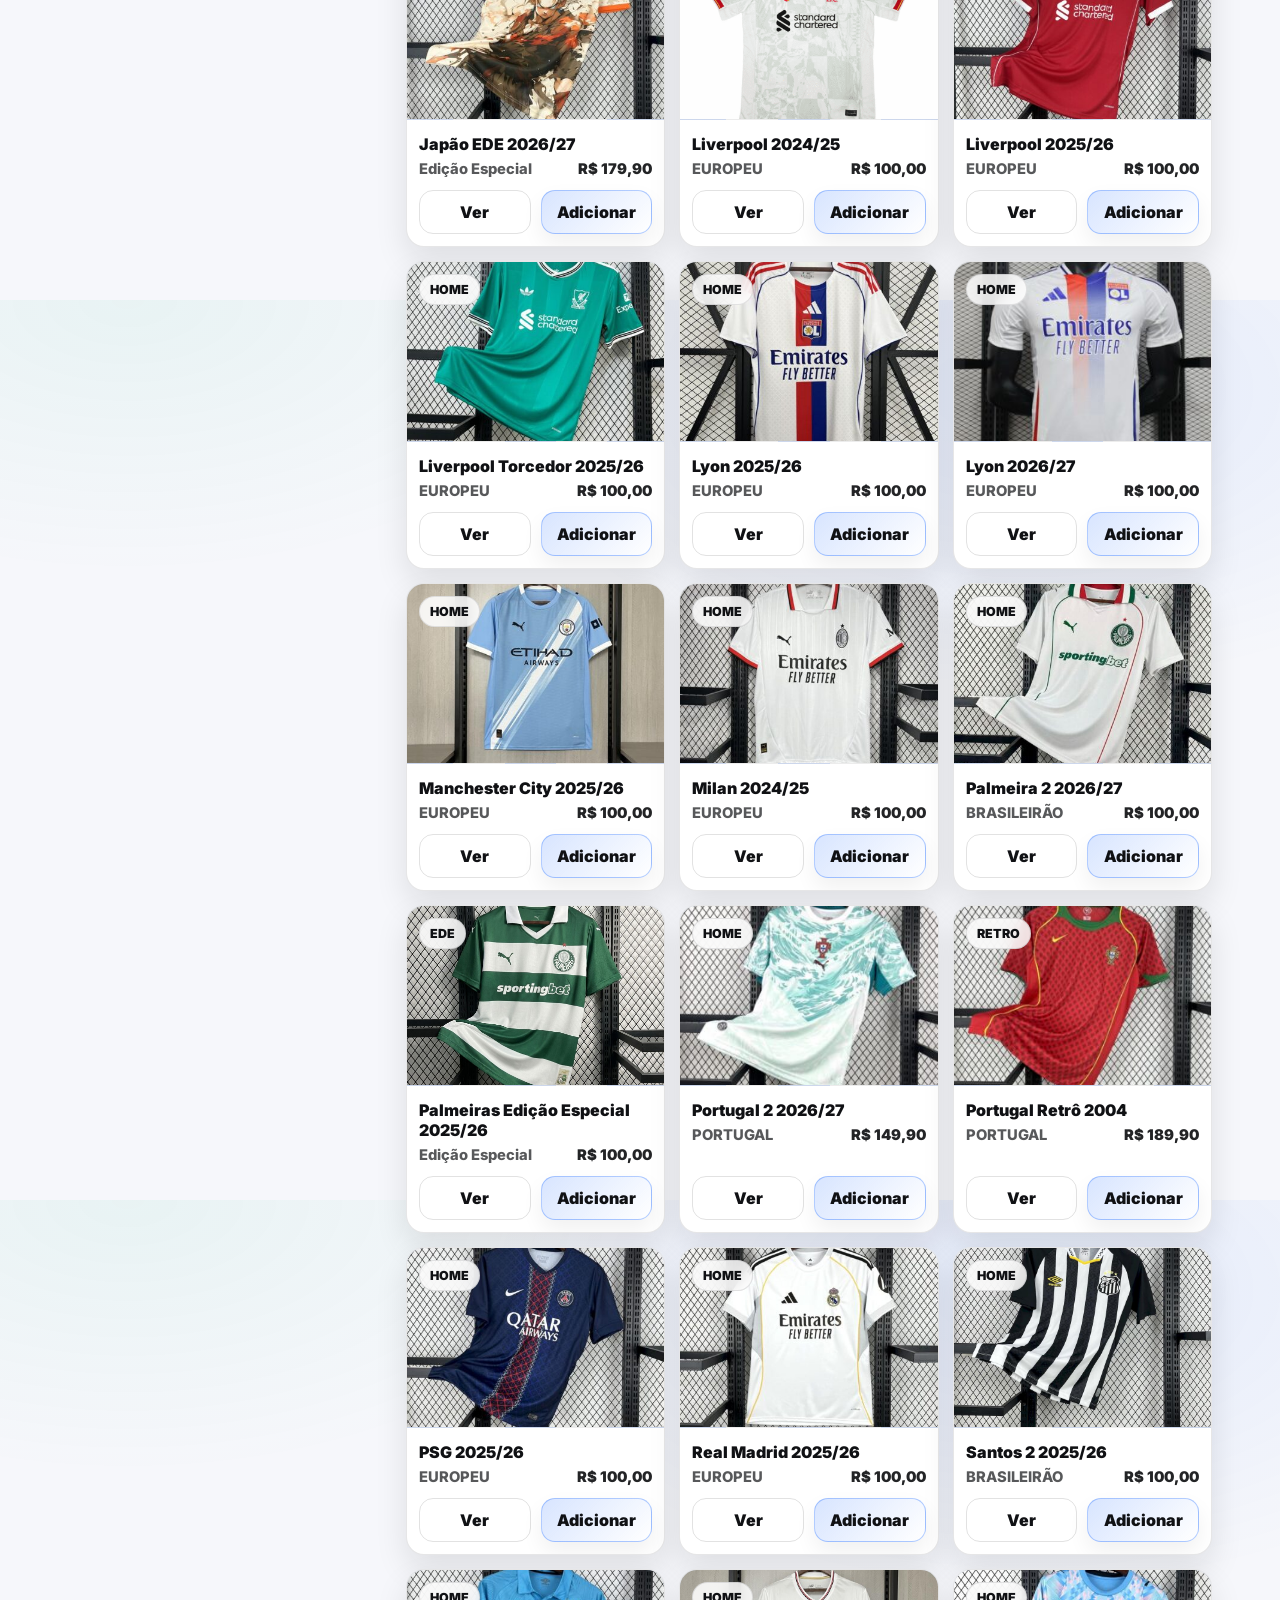
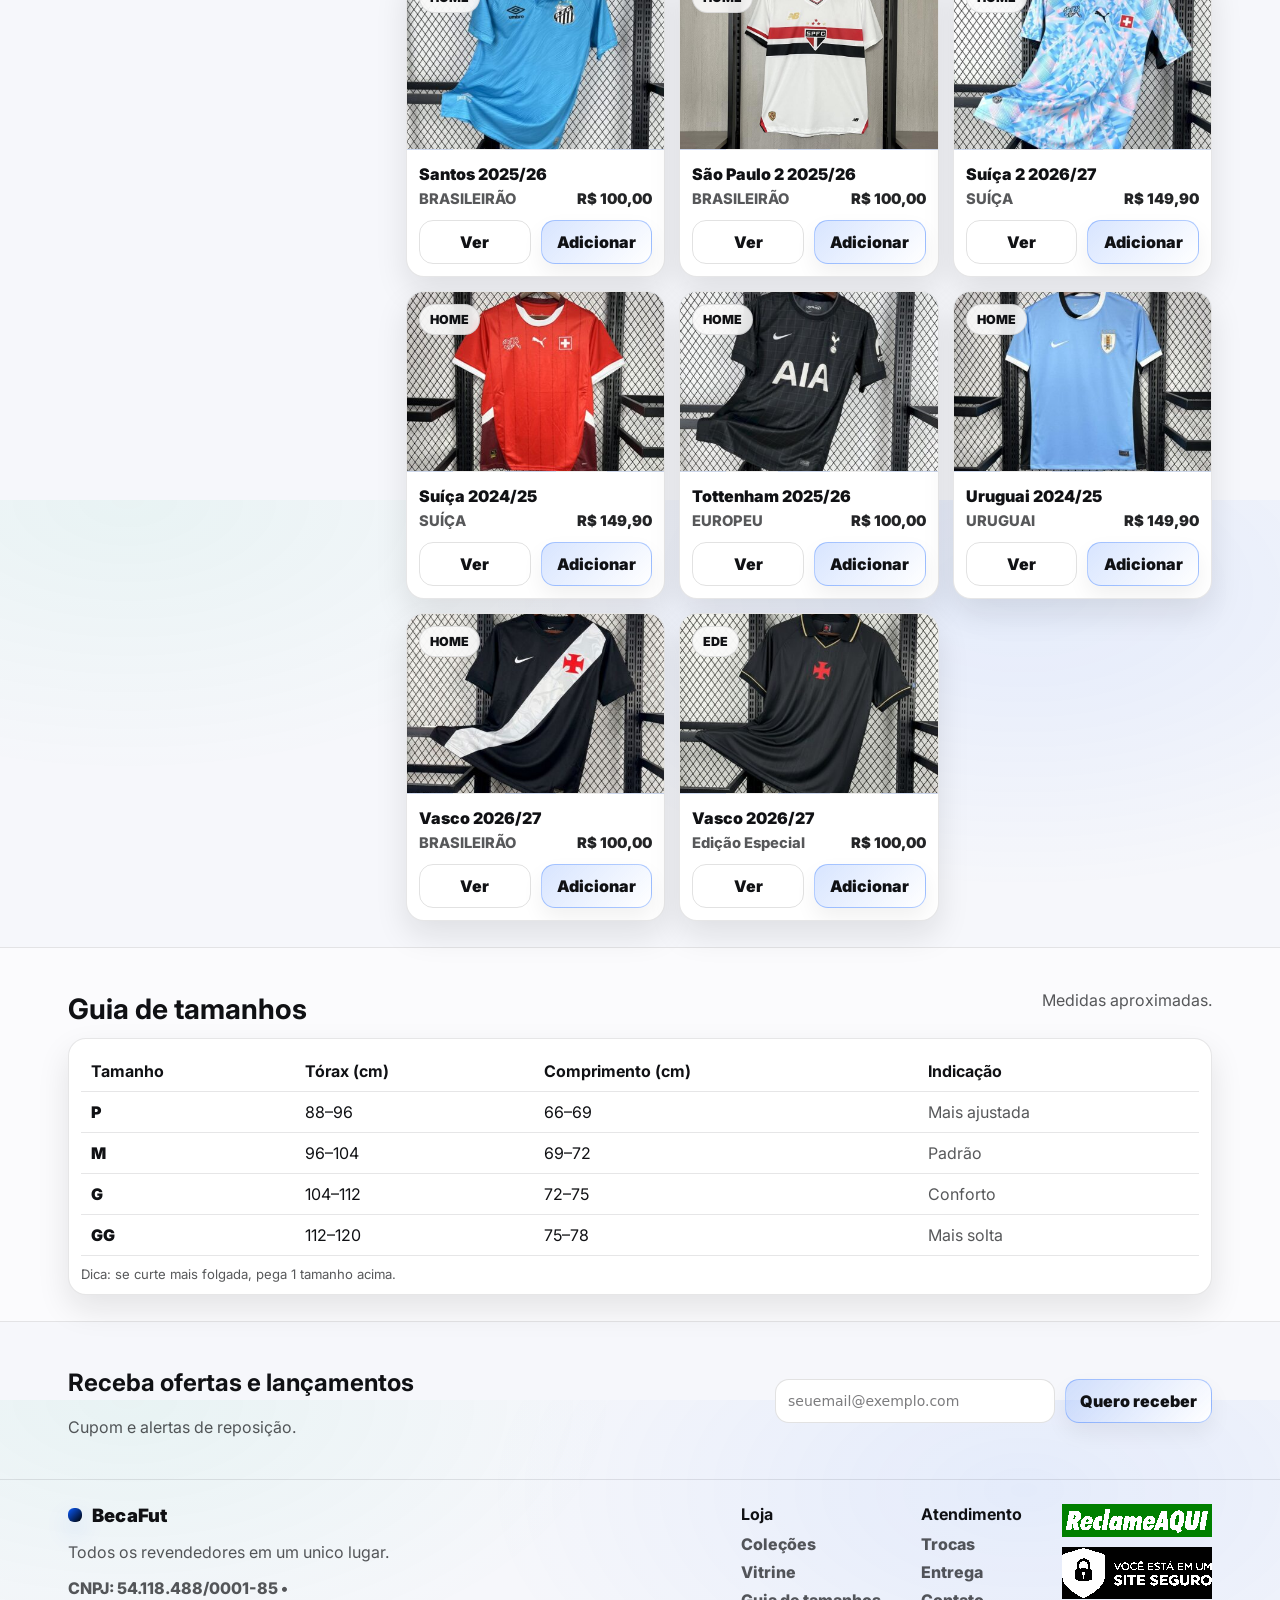
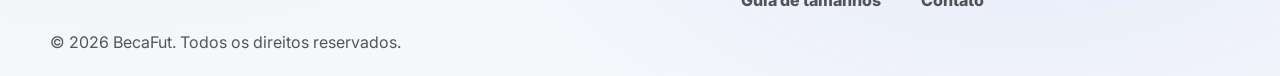
==== commit a2ee1fdf: "correção do carrinho para celular" ====
--- a/site-01/index.html
+++ b/site-01/index.html
@@ -18,7 +18,7 @@
   <!-- Topbar -->
   <div class="topbar">
     <div class="container topbar__inner">
-      <span><strong>COMPRE NO ATACADO APARTIR DE 6 UNIDADES E REVENDA COM 100% DO LUCRO</strong></span>
+      <span><strong>COMPRE NO ATACADO A PARTIR DE 10 UNIDADES E REVENDA COM 100% DO LUCRO</strong></span>
       <span class="muted">Envio para todo o Brasil - frete grátis</span>
     </div>
   </div>
--- a/site-01/styles.css
+++ b/site-01/styles.css
@@ -1537,22 +1537,87 @@
 }
 
 @media (max-width: 640px){
-  .coupon-timer-bar{
-    top: 65px;
-  }
-
-  .coupon-timer-bar__inner{
-    flex-direction: column;
-    align-items: flex-start;
-  }
-
-  .coupon-timer-bar__right{
-    width: 100%;
-    justify-content: space-between;
-  }
-
-  .coupon-inline-timer{
-    flex-direction: column;
-    align-items: flex-start;
+  /* carrinho ocupa a tela toda no celular */
+  #cartDrawer .drawer__panel{
+    width:100vw;
+    max-width:100vw;
+    height:100dvh;
+    overflow-y:auto;
+    display:block;
+  }
+
+  /* cabeçalho fixo no topo enquanto rola */
+  #cartDrawer .drawer__head{
+    position:sticky;
+    top:0;
+    z-index:2;
+    background:#fff;
+  }
+
+  /* corpo do carrinho não fica mais espremido */
+  #cartDrawer .drawer__body{
+    padding:12px;
+    overflow:visible;
+    max-height:none;
+  }
+
+  /* rodapé entra no fluxo normal */
+  #cartDrawer .drawer__footer{
+    padding:12px;
+    border-top:1px solid rgba(16,17,20,.10);
+  }
+
+  /* item do carrinho mais compacto */
+  #cartDrawer .cart-item{
+    grid-template-columns:56px 1fr;
+    gap:10px;
+    align-items:start;
+  }
+
+  #cartDrawer .cart-thumb{
+    width:56px;
+    height:56px;
+  }
+
+  #cartDrawer .cart-actions{
+    grid-column:1 / -1;
+    flex-direction:row;
+    flex-wrap:wrap;
+    justify-content:flex-end;
+    align-items:center;
+    margin-top:4px;
+  }
+
+  /* cupom mais bem distribuído */
+  #cartDrawer .coupon-box{
+    padding:10px;
+  }
+
+  #cartDrawer .coupon-box__row{
+    display:grid;
+    grid-template-columns:1fr auto;
+    gap:8px;
+    align-items:center;
+  }
+
+  #cartDrawer .coupon-input{
+    min-width:0;
+    width:100%;
+  }
+
+  #cartDrawer #btnApplyCoupon{
+    white-space:nowrap;
+  }
+
+  /* box de revenda menor no celular */
+  #cartDrawer .resale-box{
+    padding:10px;
+    font-size:.95rem;
+    line-height:1.4;
+  }
+
+  /* botão principal ocupando largura toda */
+  #cartDrawer .drawer__footer .btn{
+    width:100%;
   }
 }
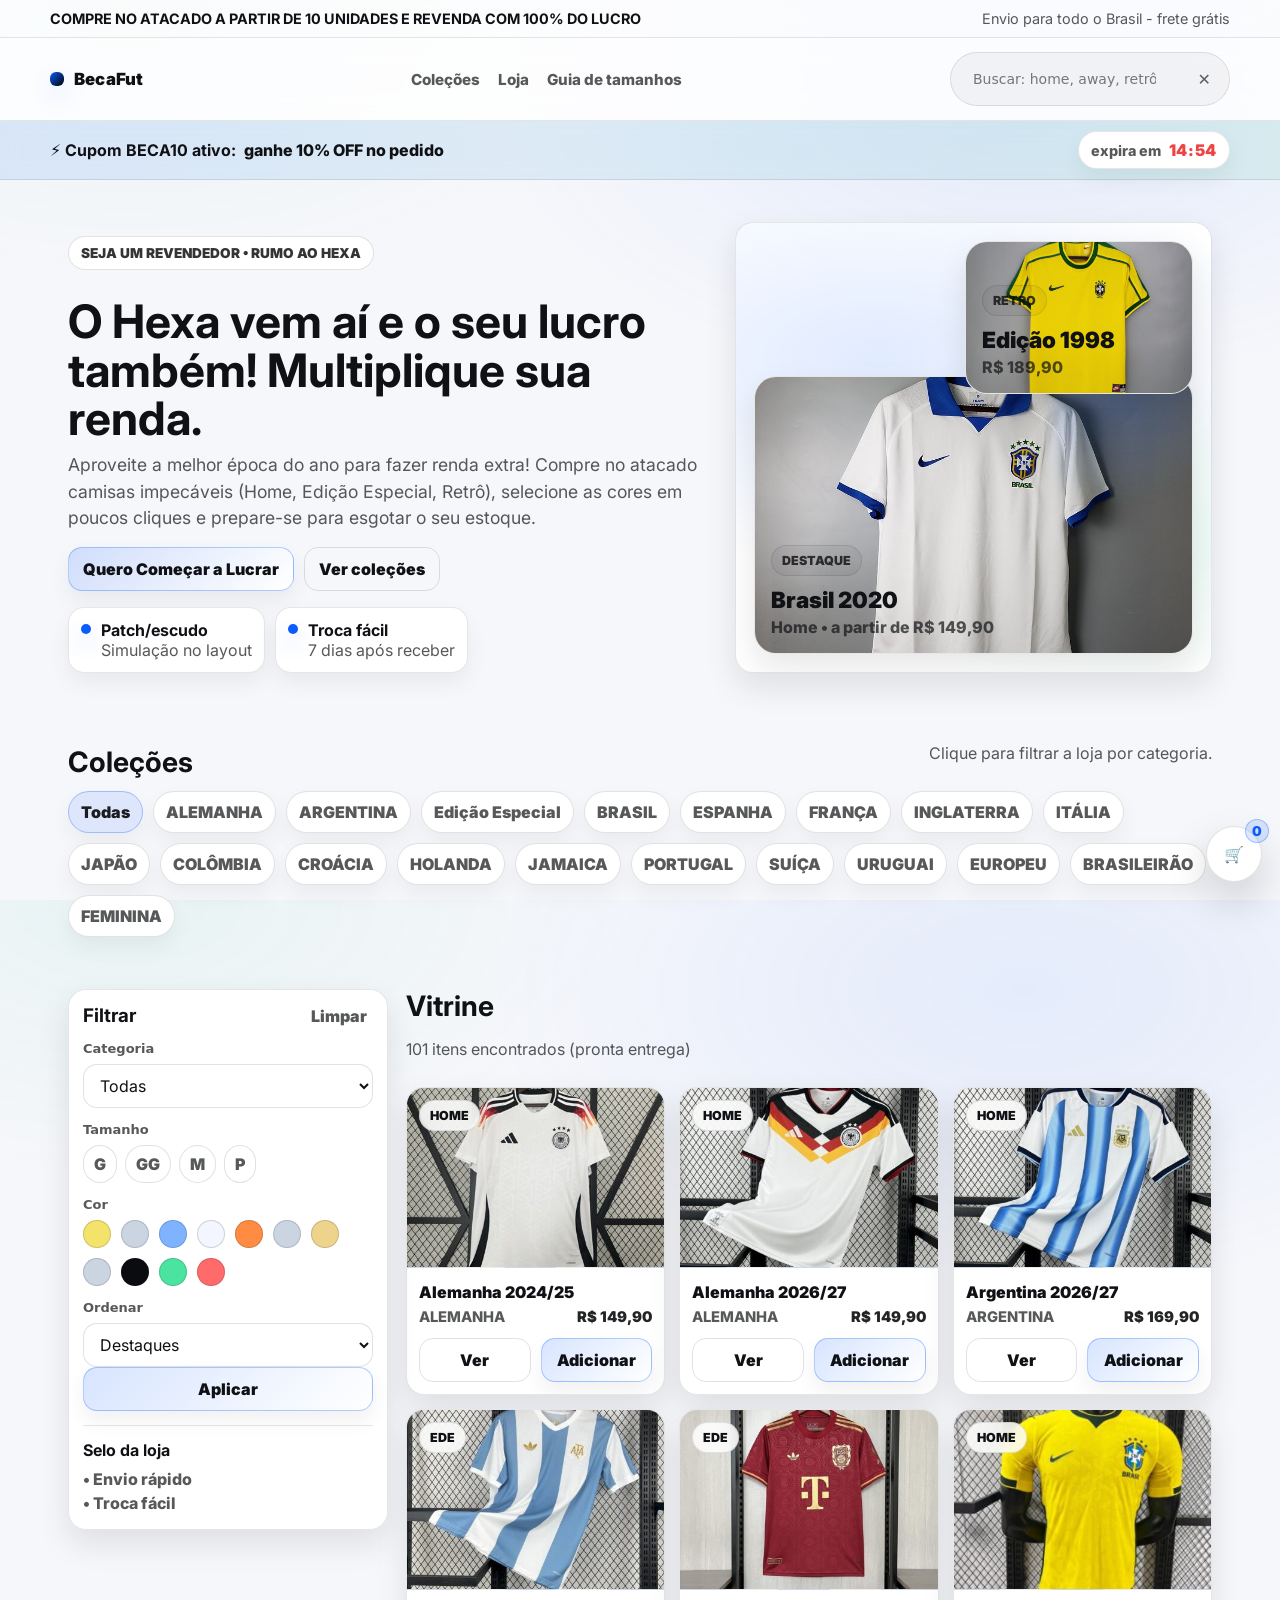
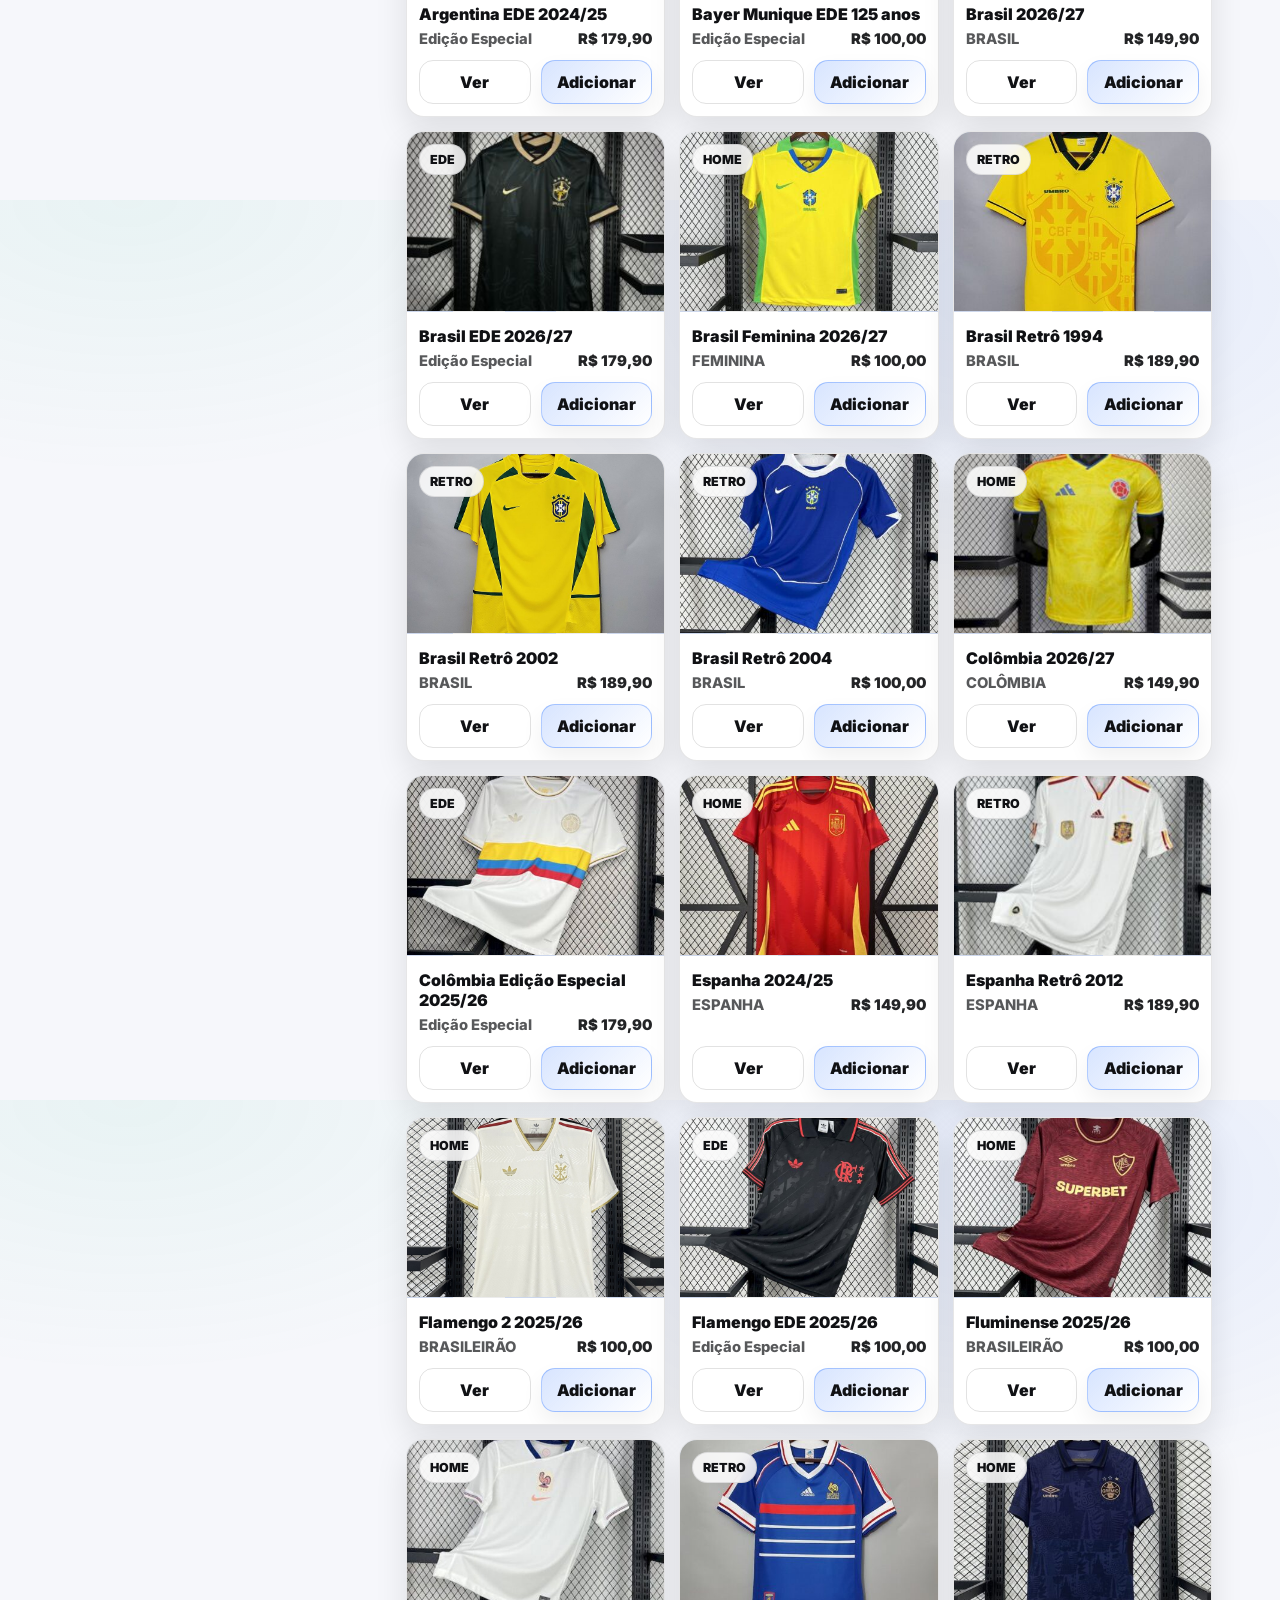
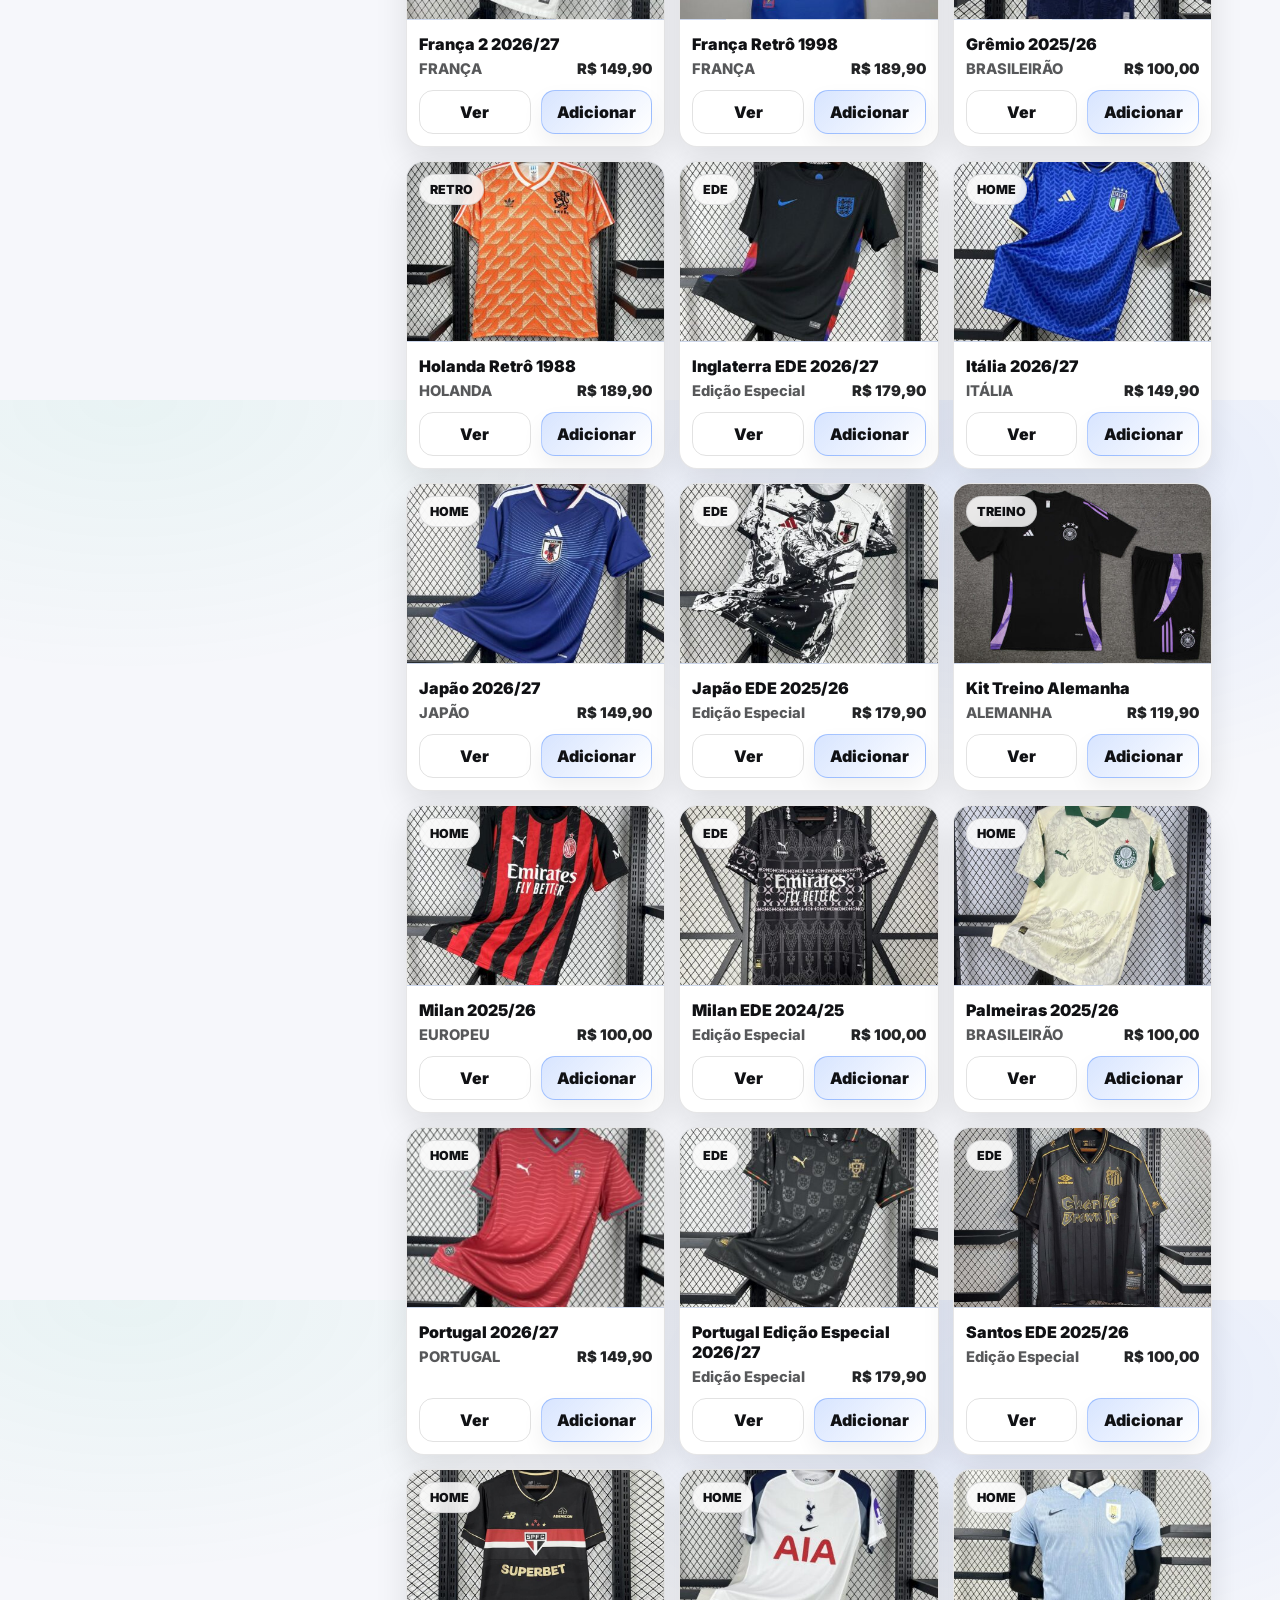
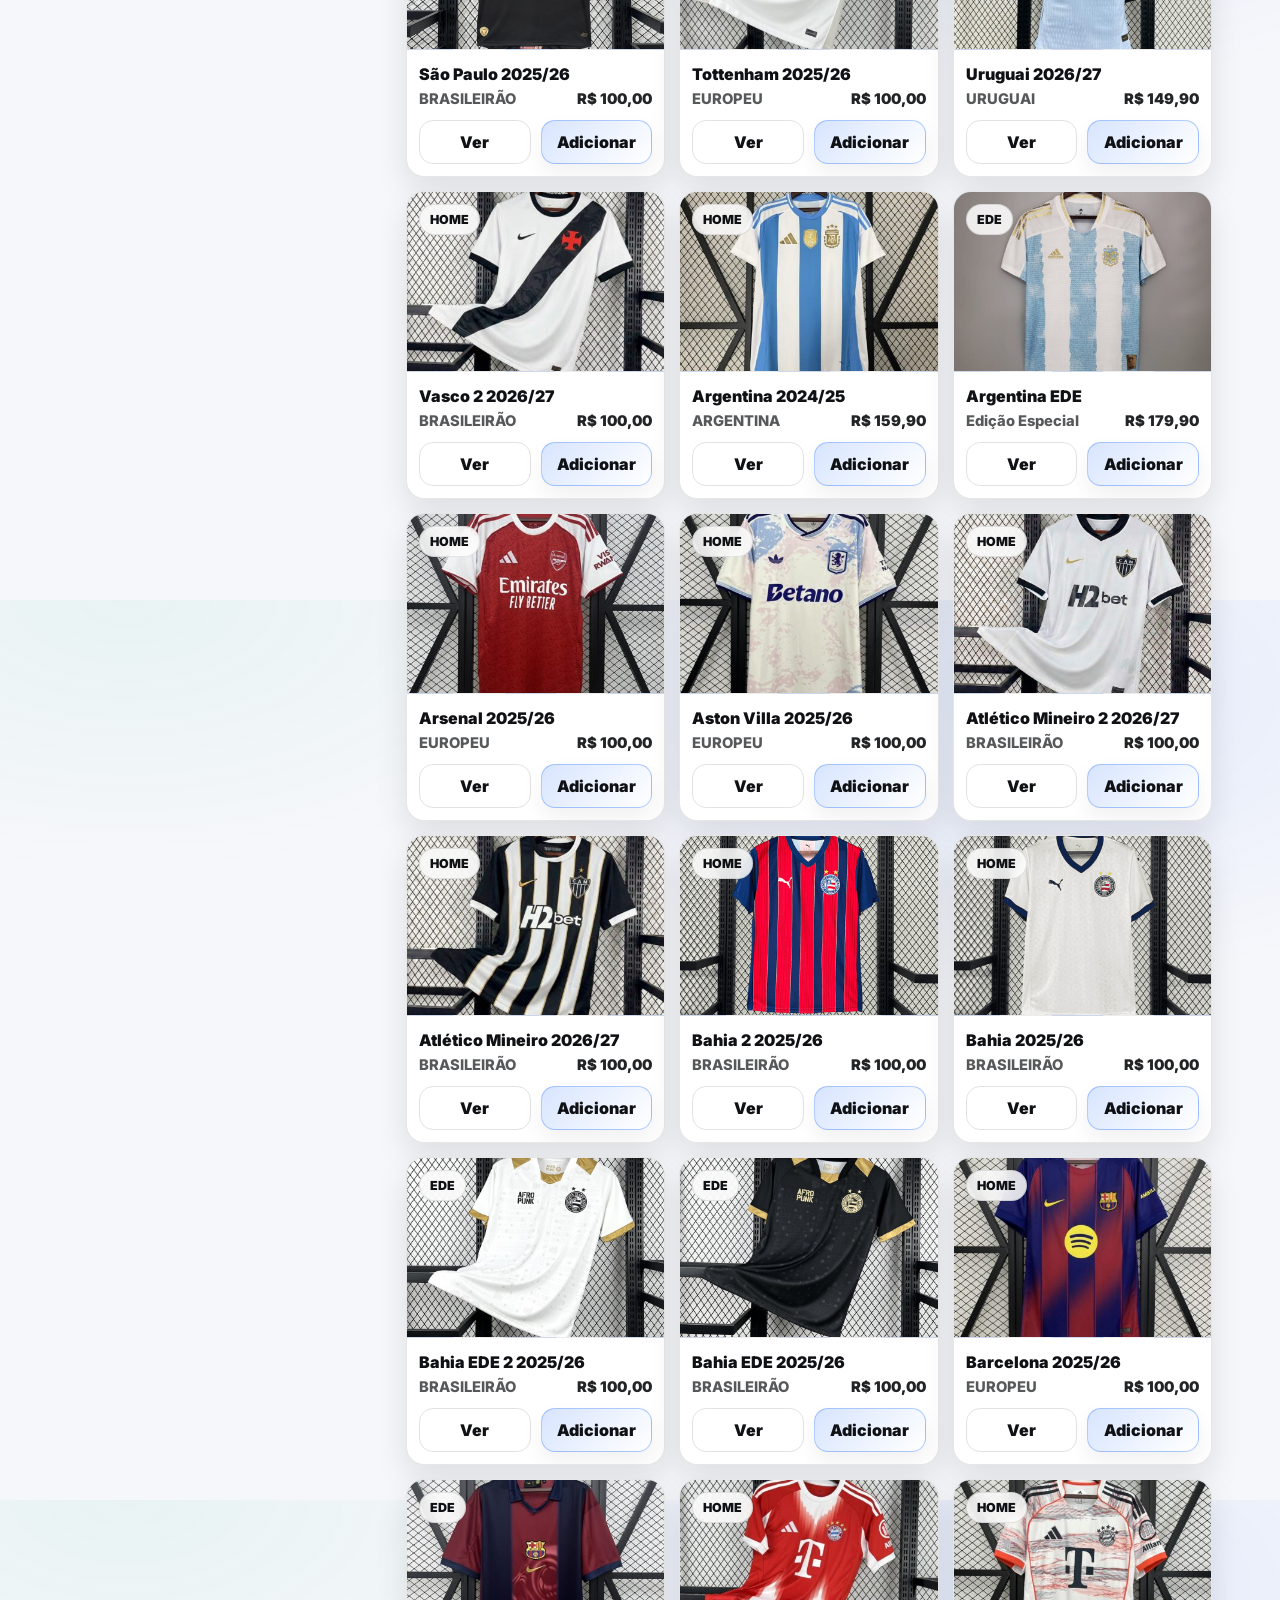
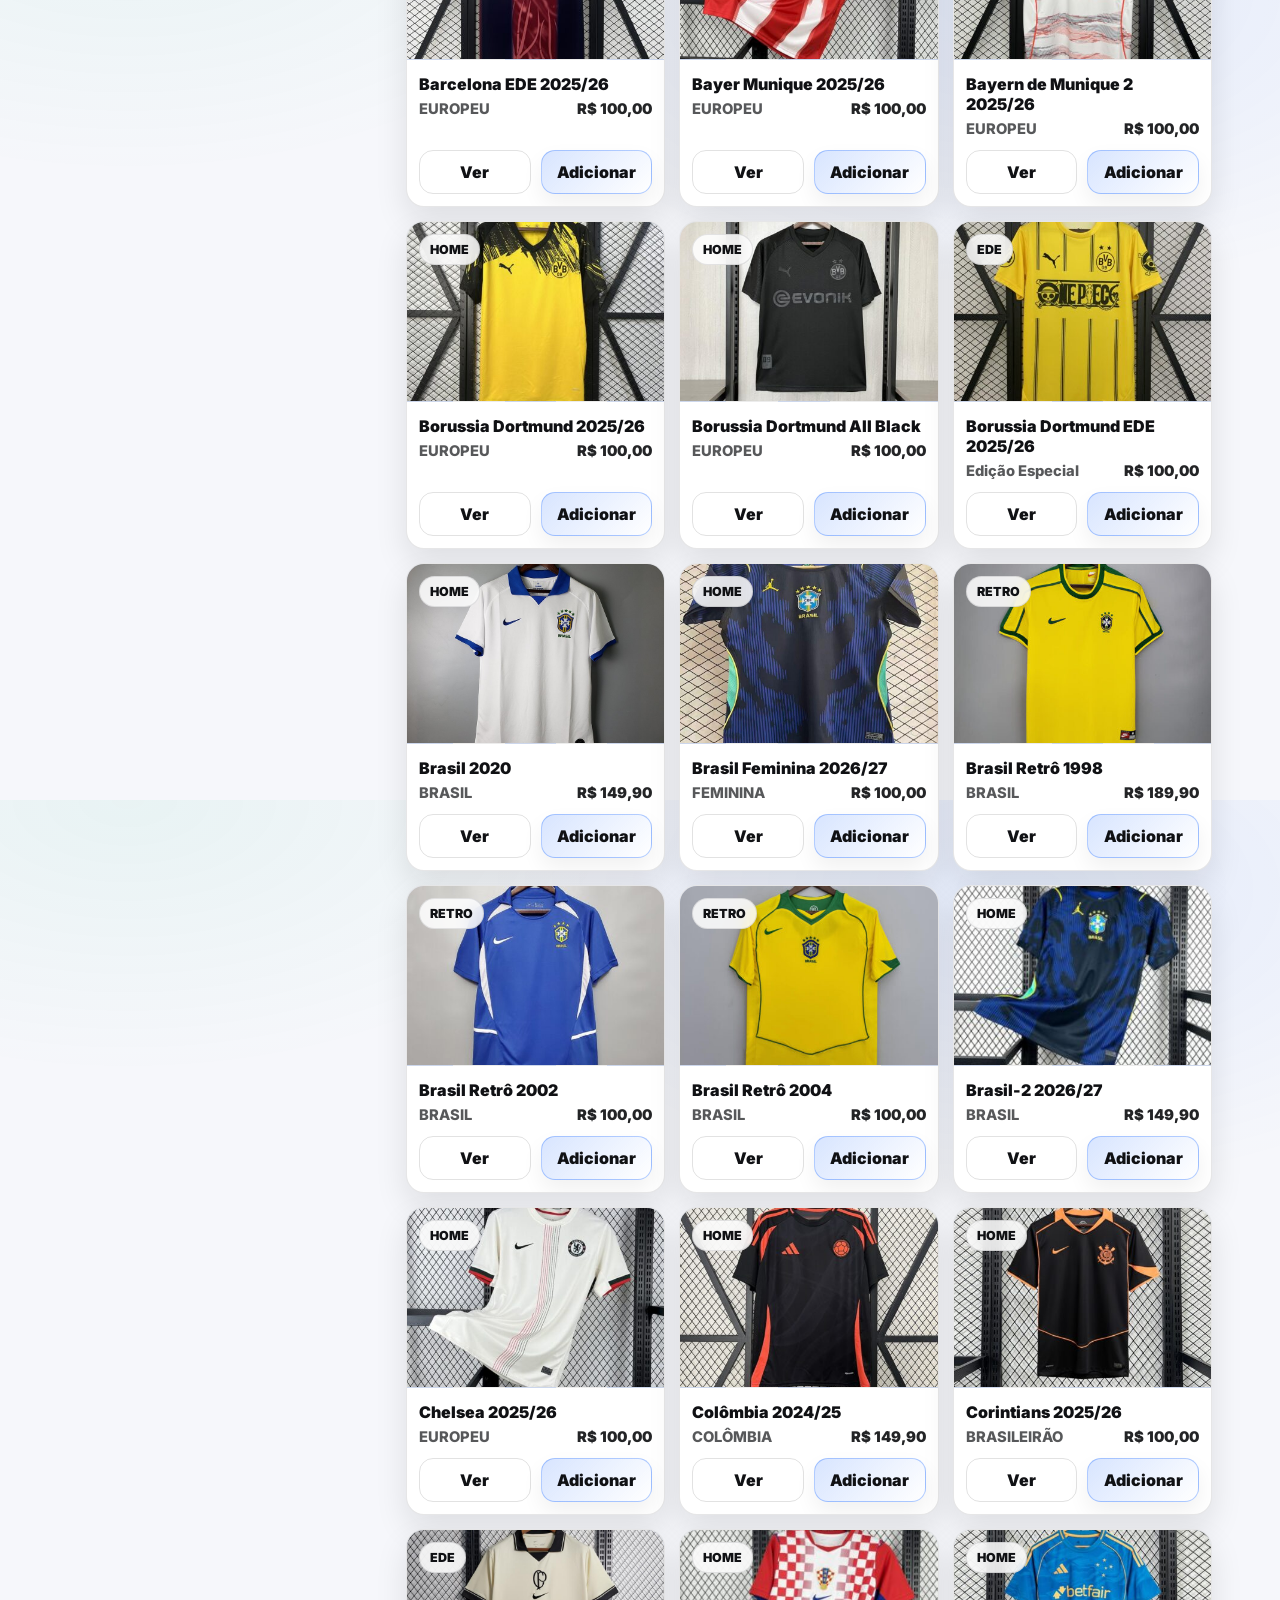
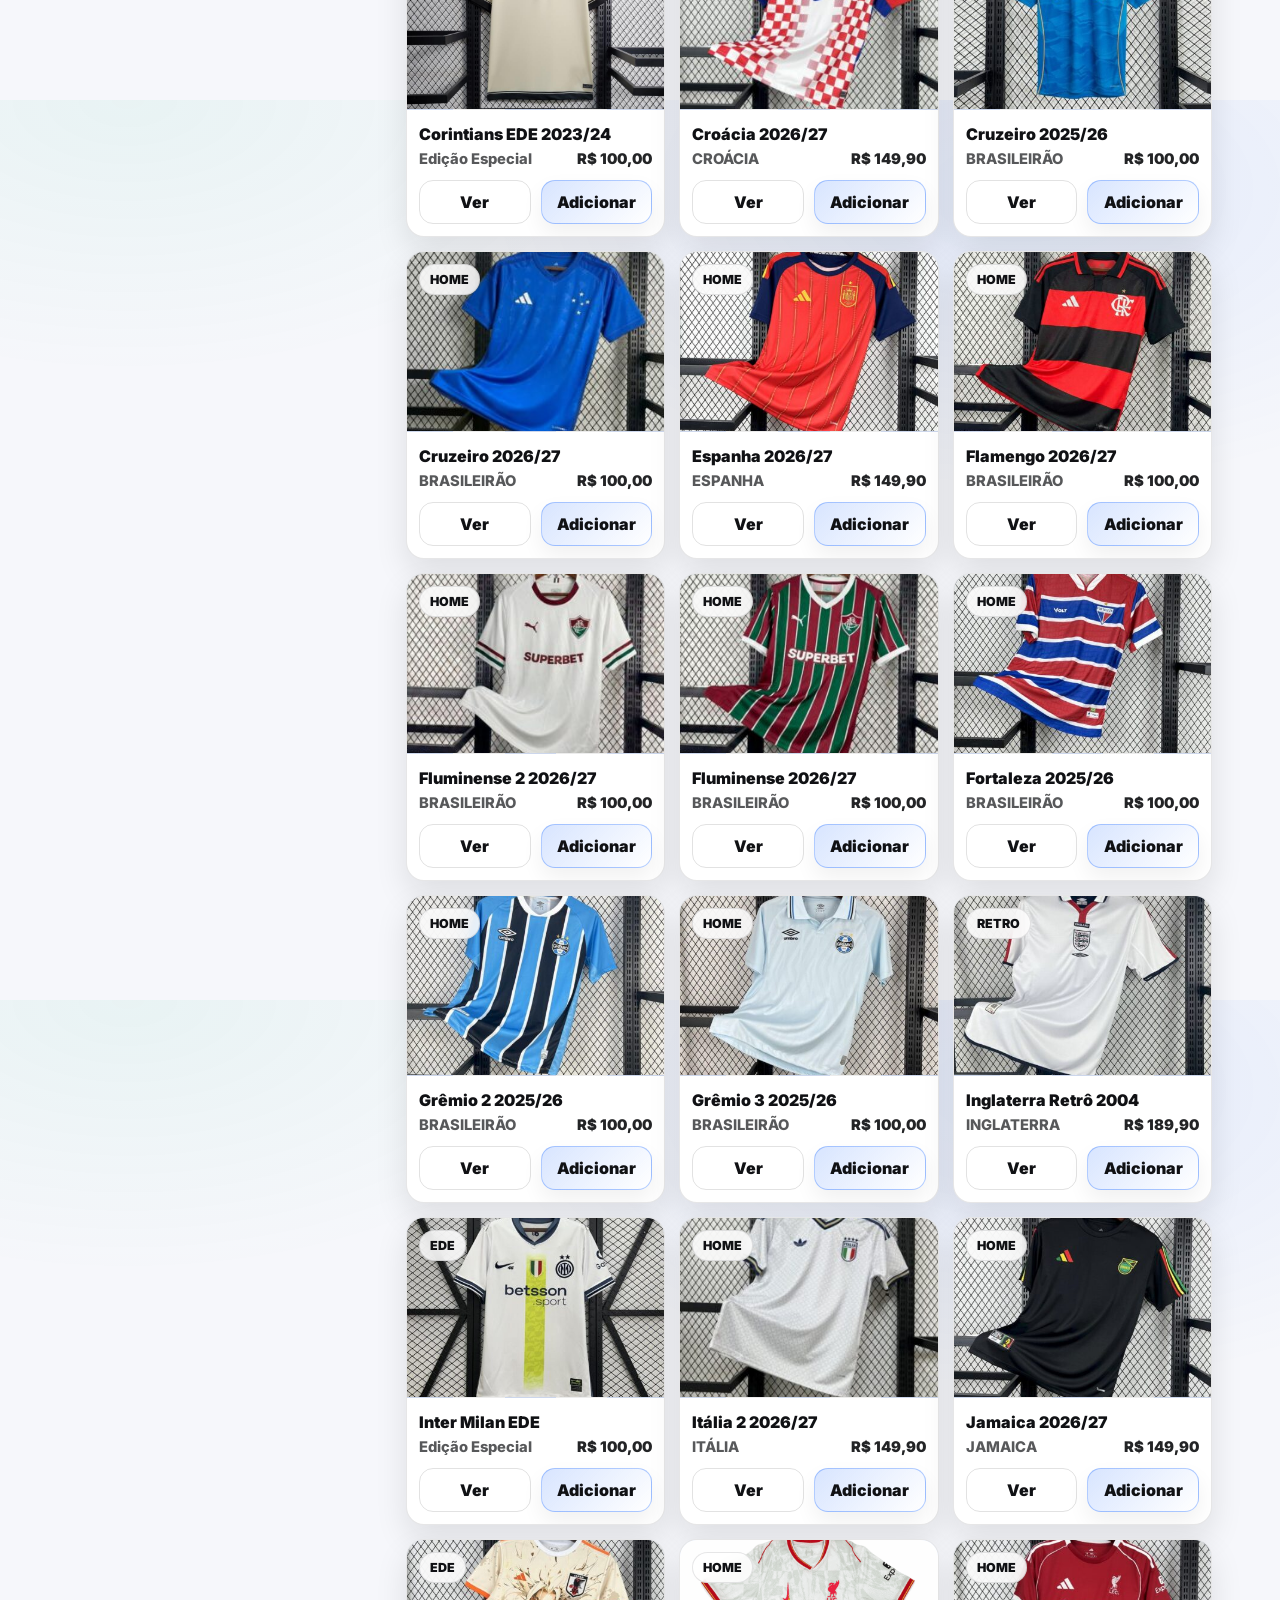
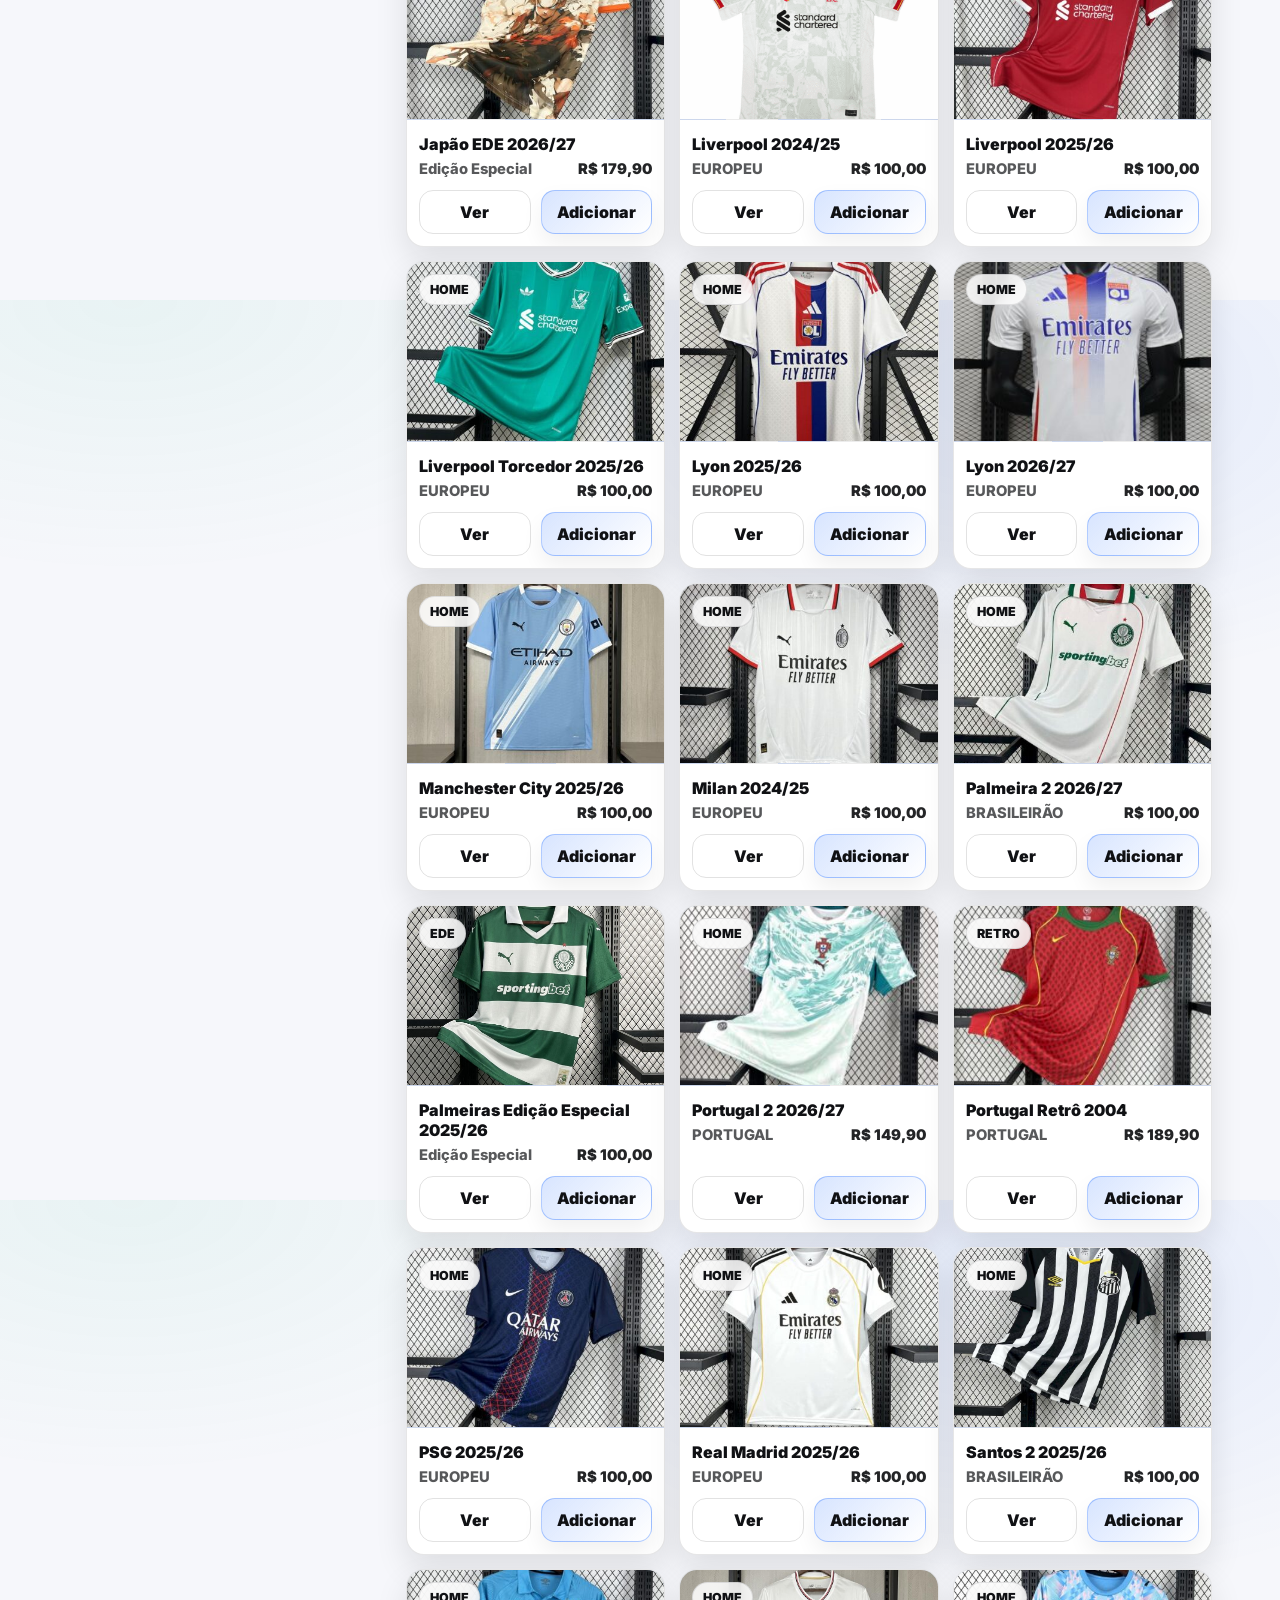
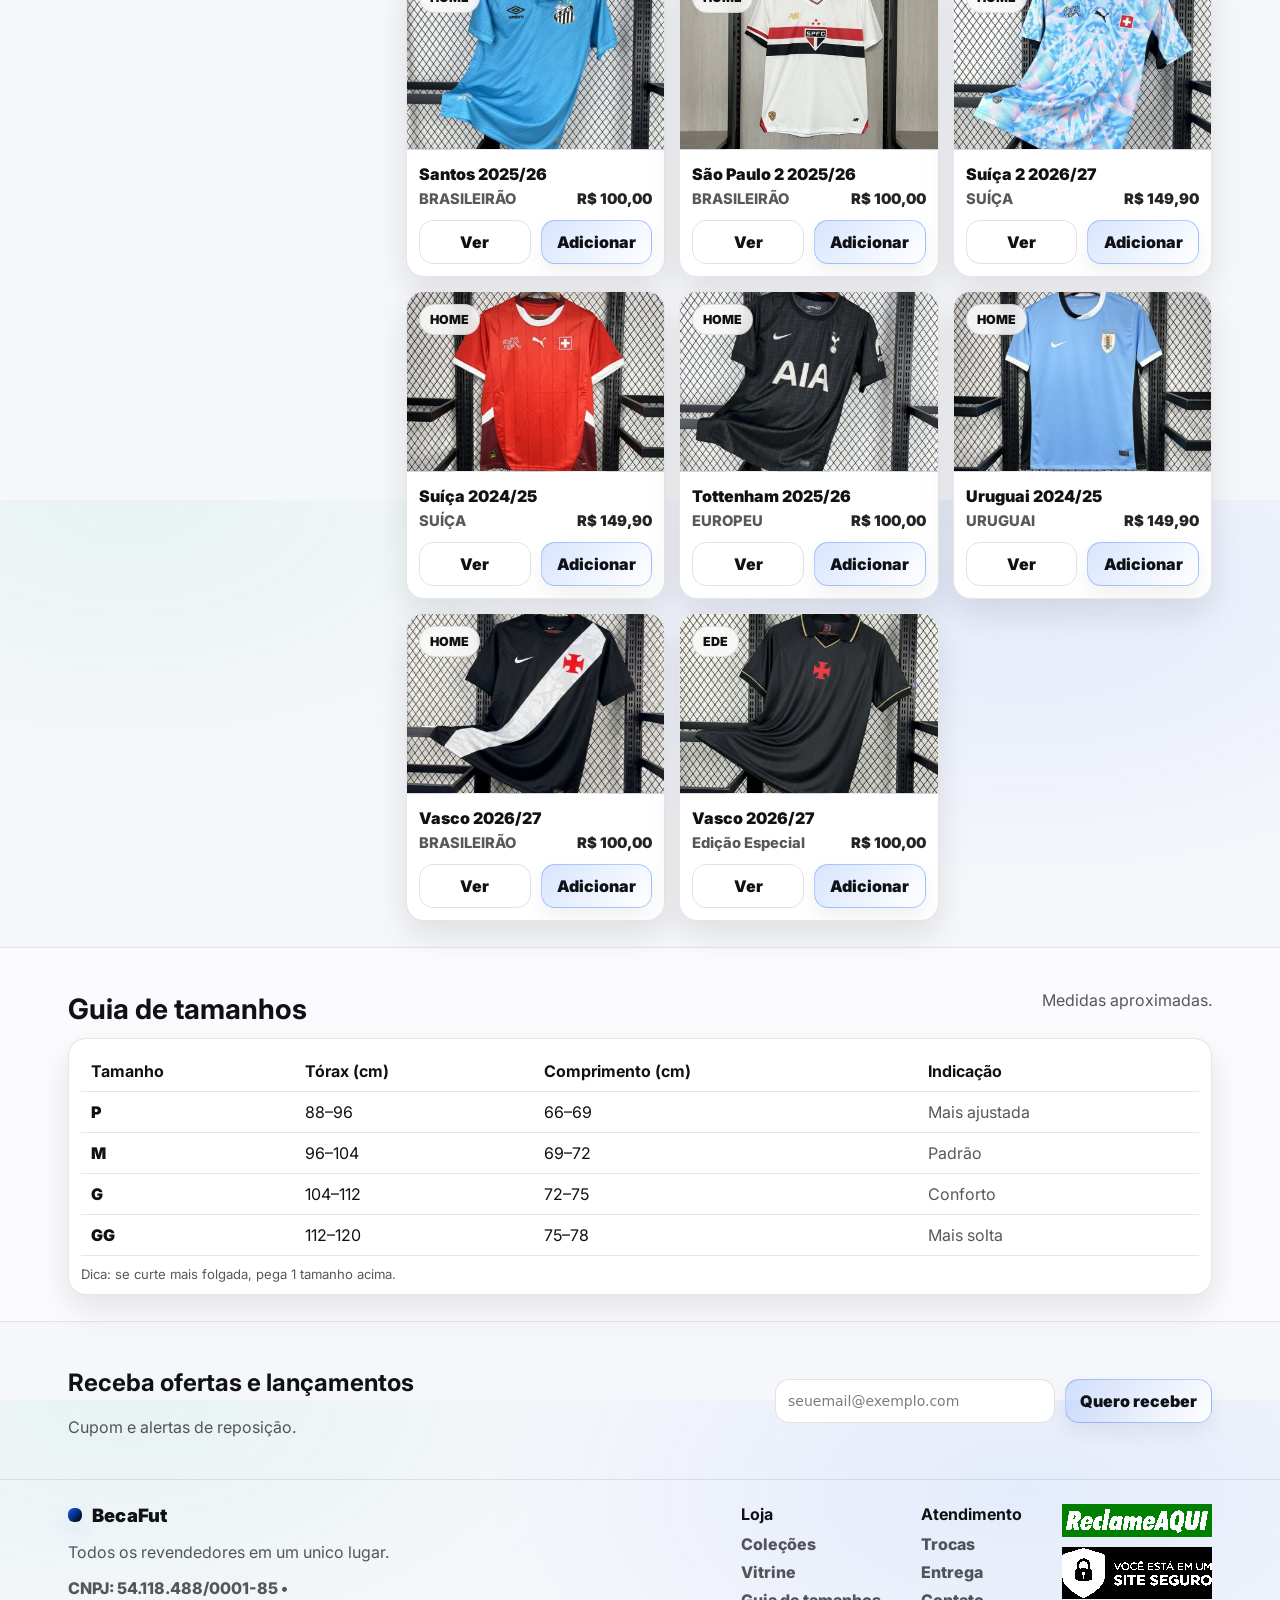
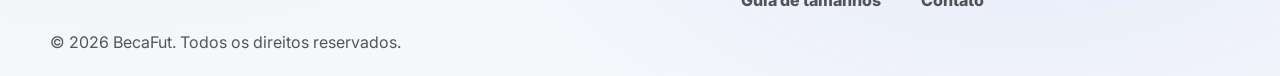
==== commit 6220e390: "adicionado prazo de entrega" ====
--- a/site-01/index.html
+++ b/site-01/index.html
@@ -547,6 +547,7 @@
           <div>
             <strong>Pagamento enviado com sucesso</strong>
             <p>Seu pedido foi recebido e está em processamento.</p>
+            <p>Prazo de entrega: 8-15 dias úteis</p>
           </div>
         </div>
 
